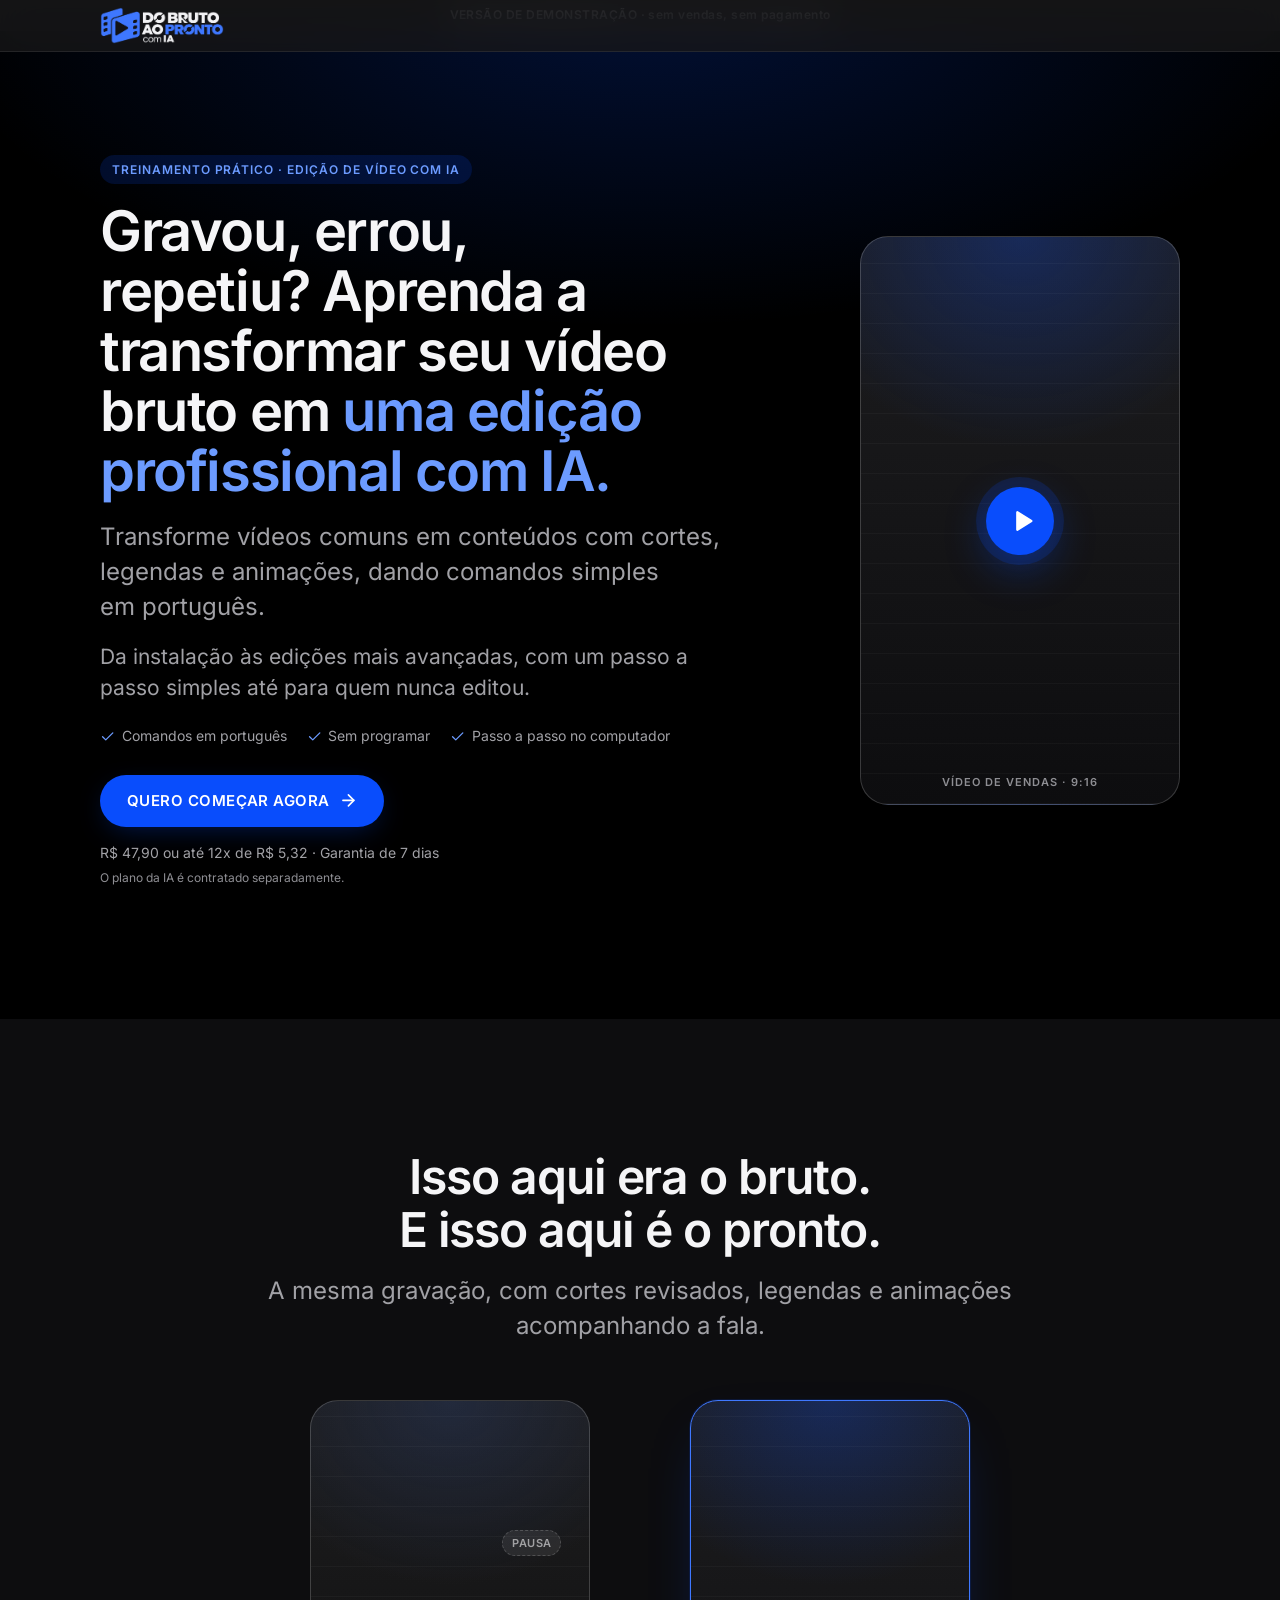
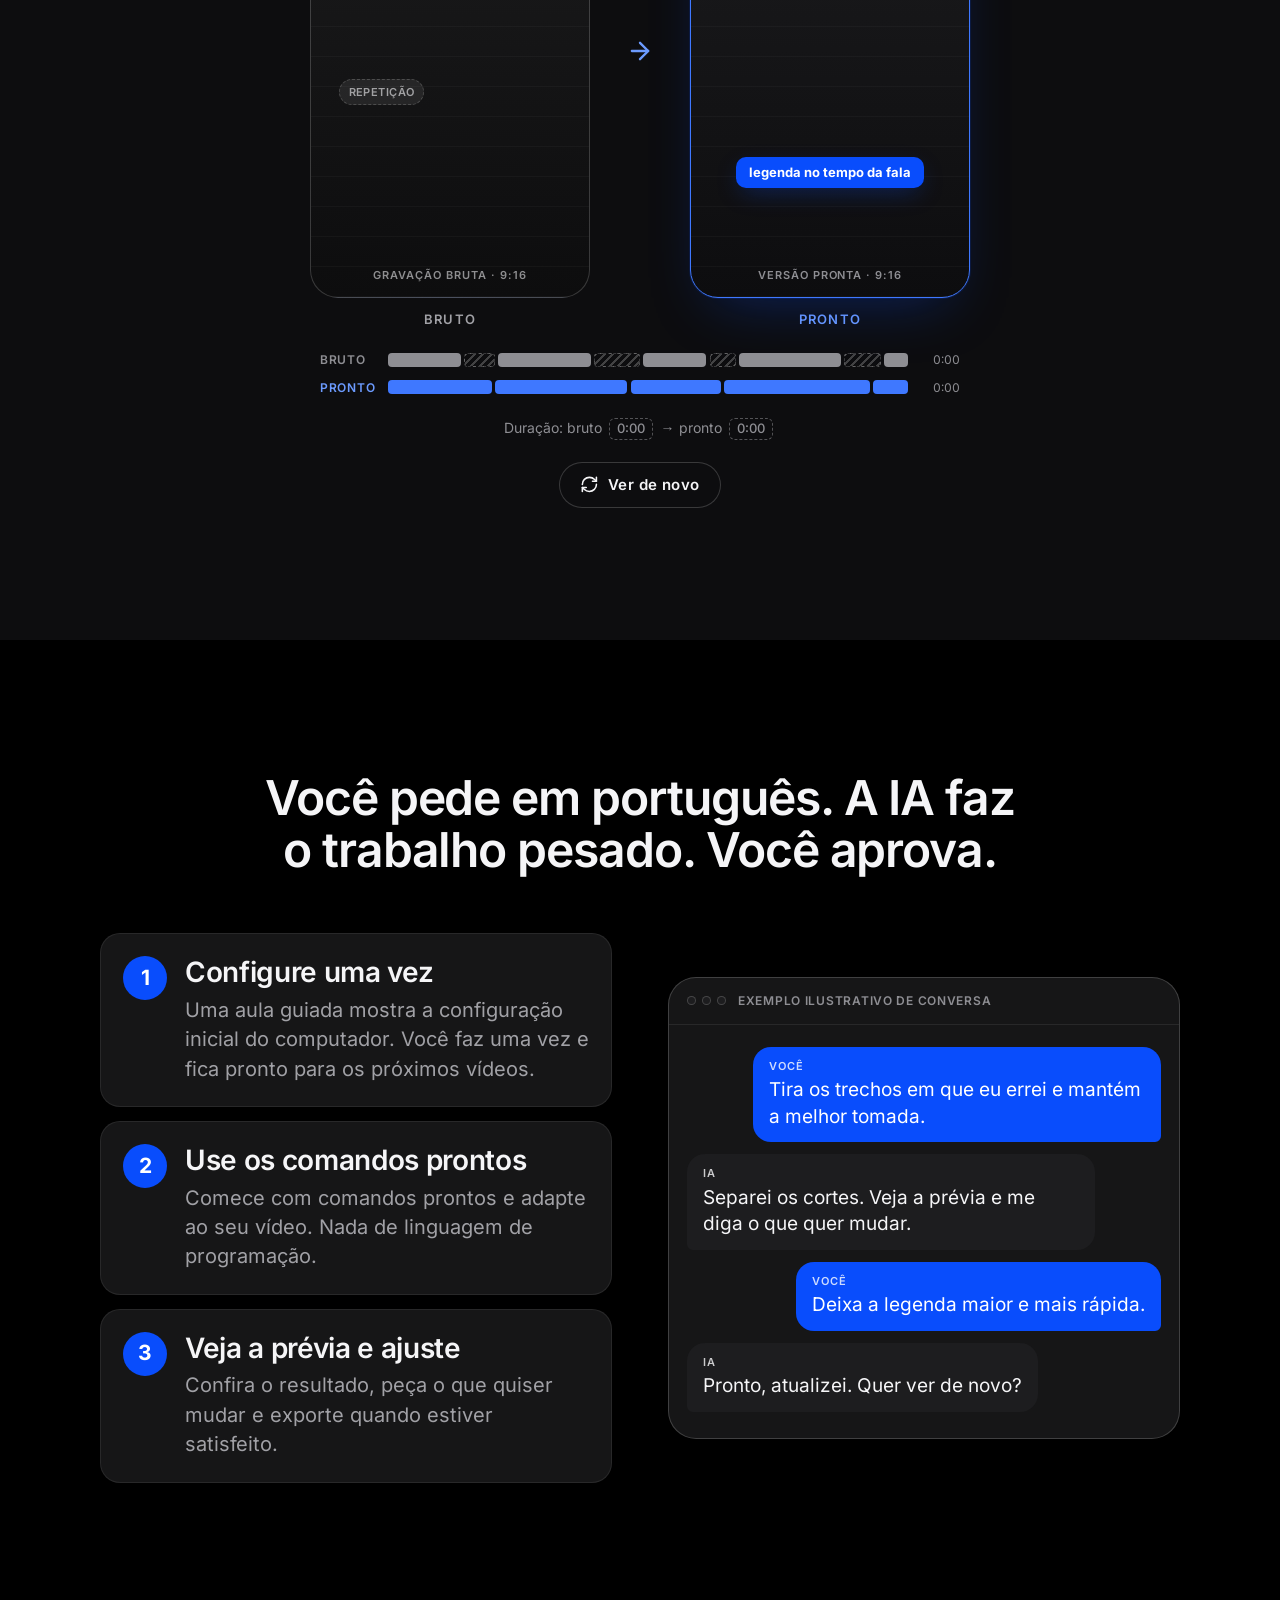
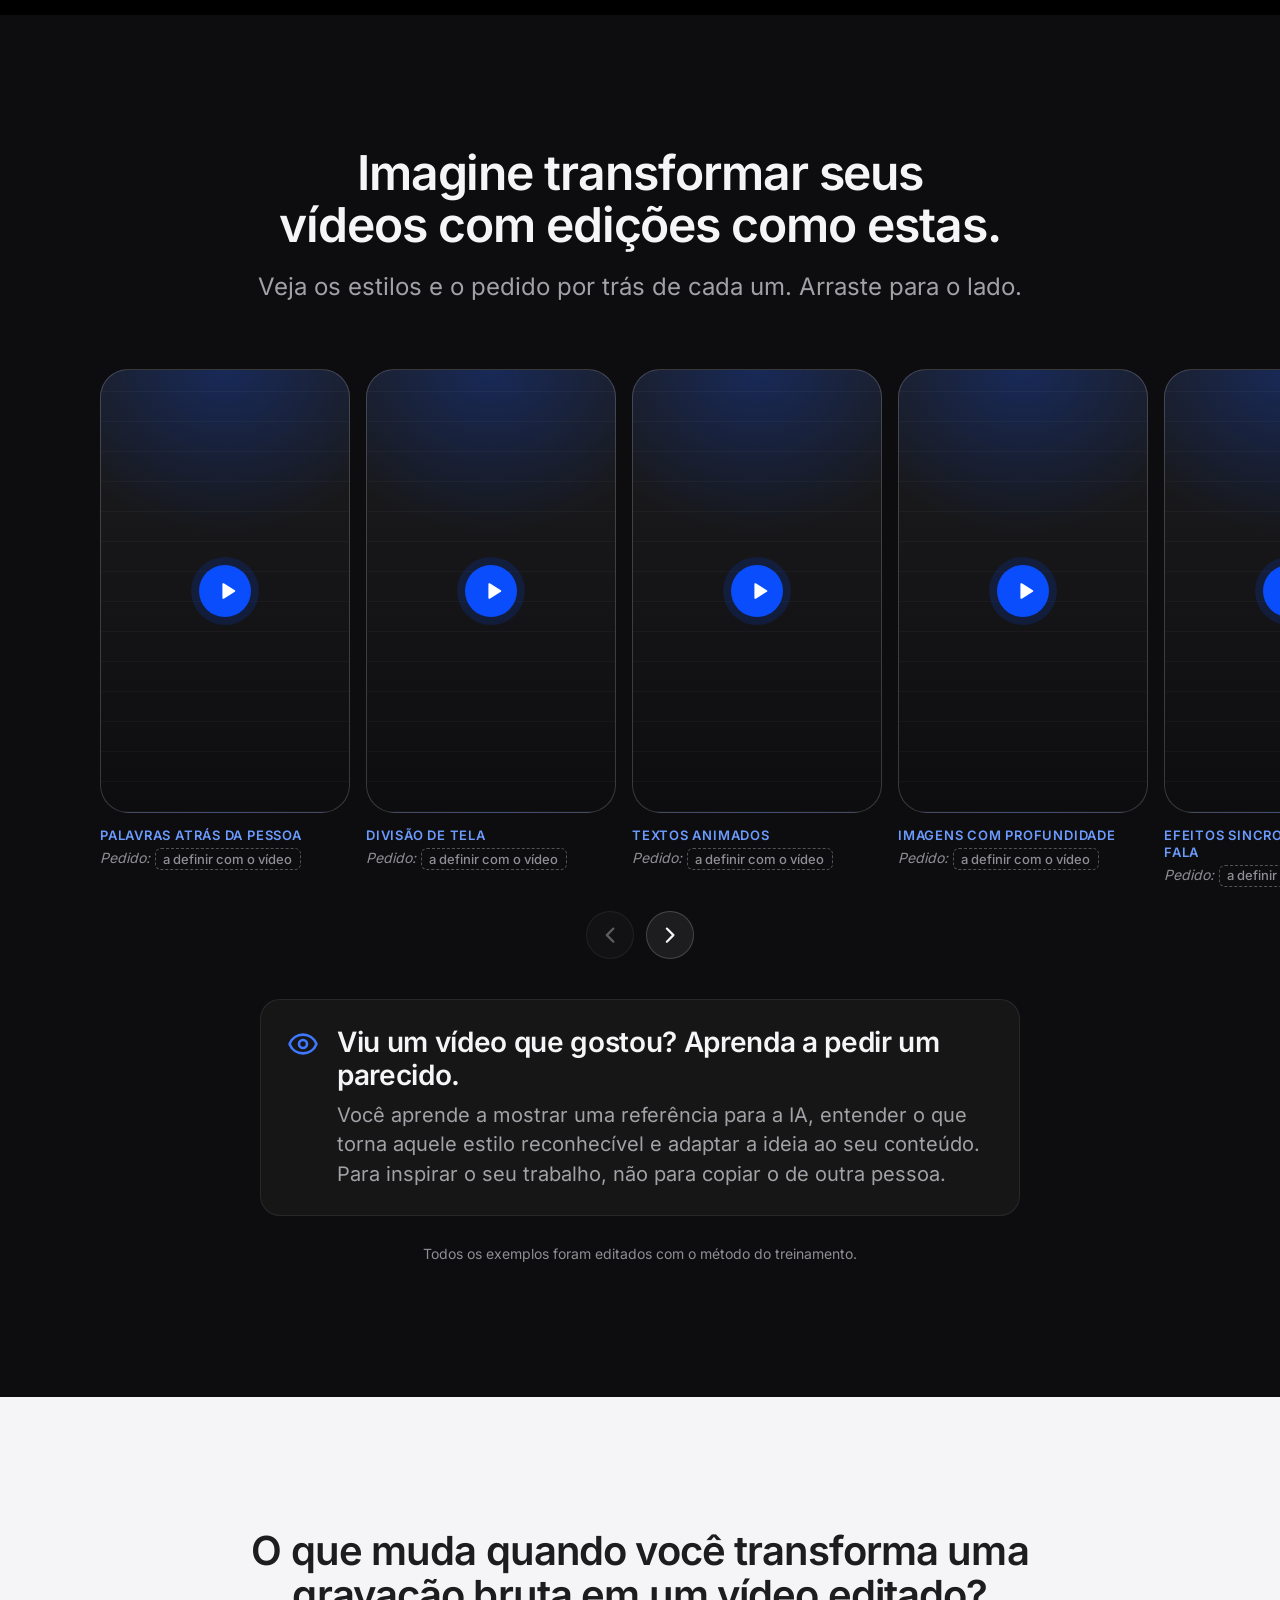
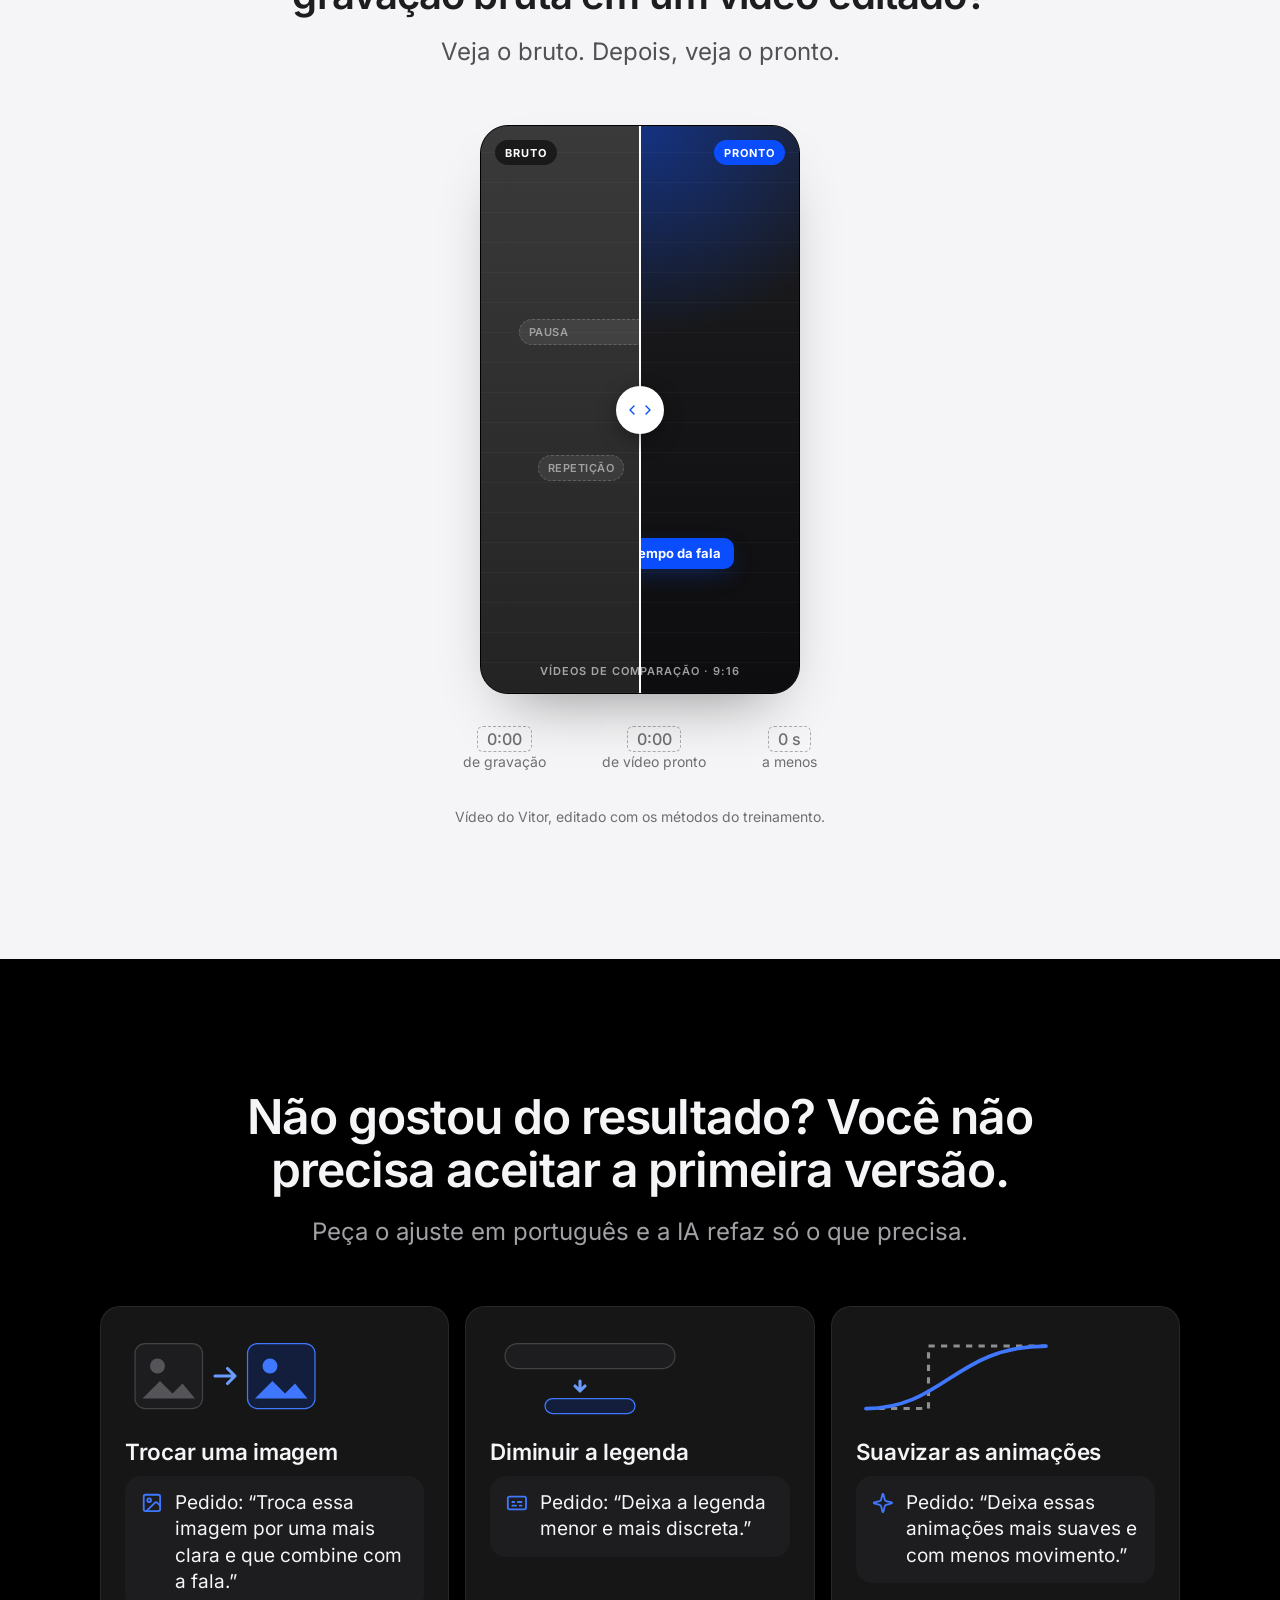
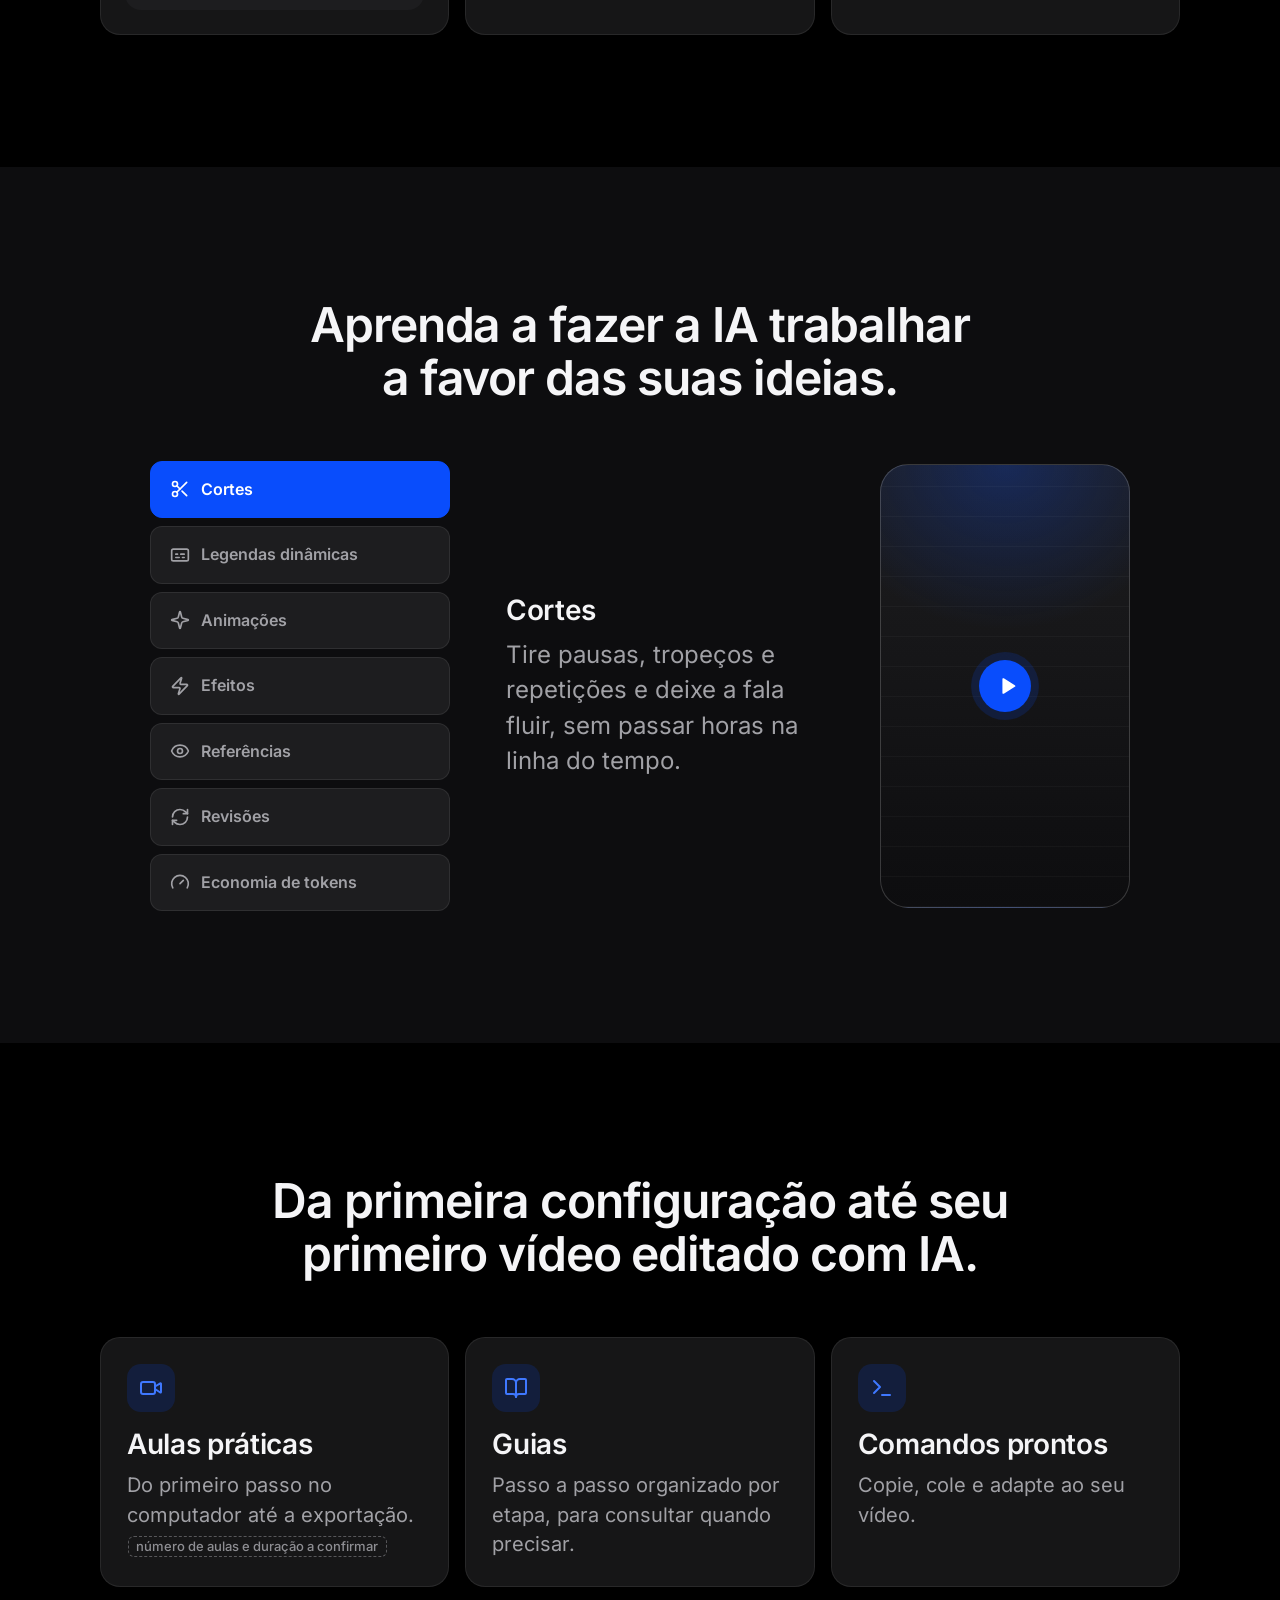
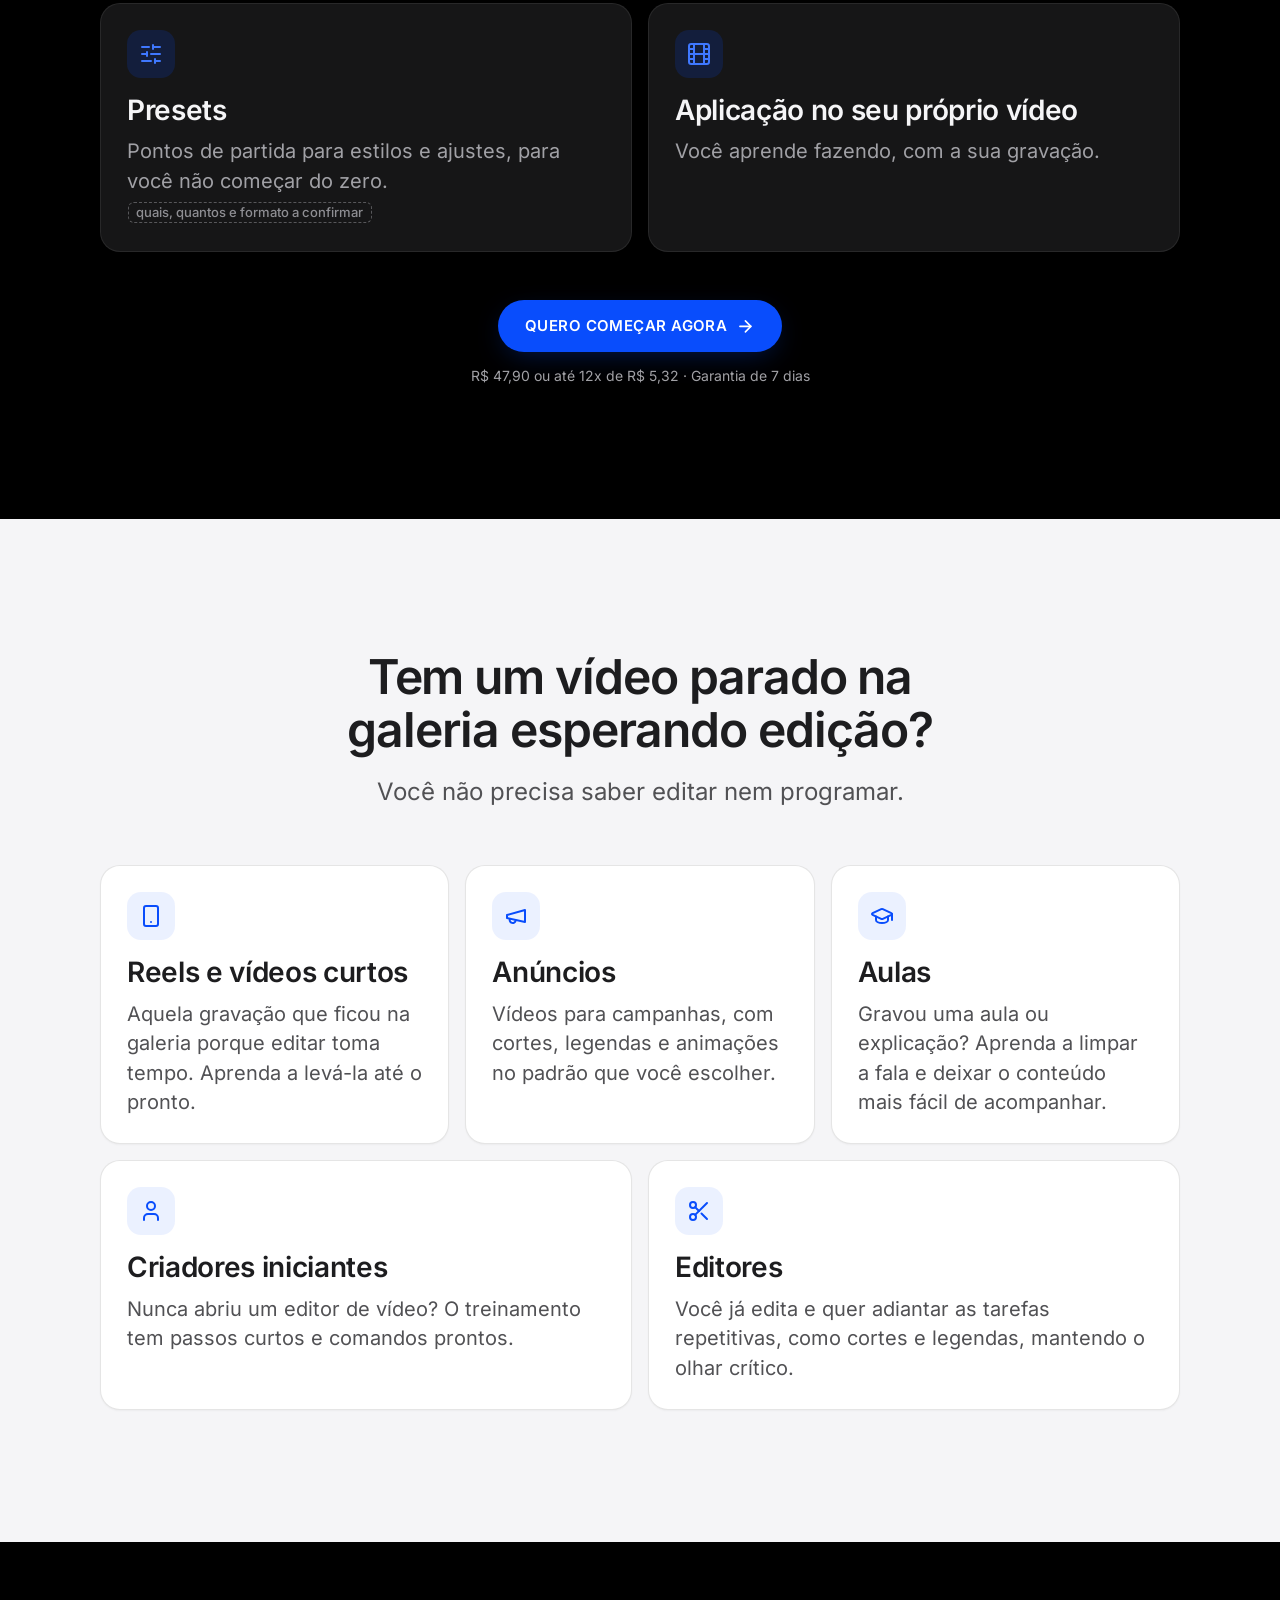
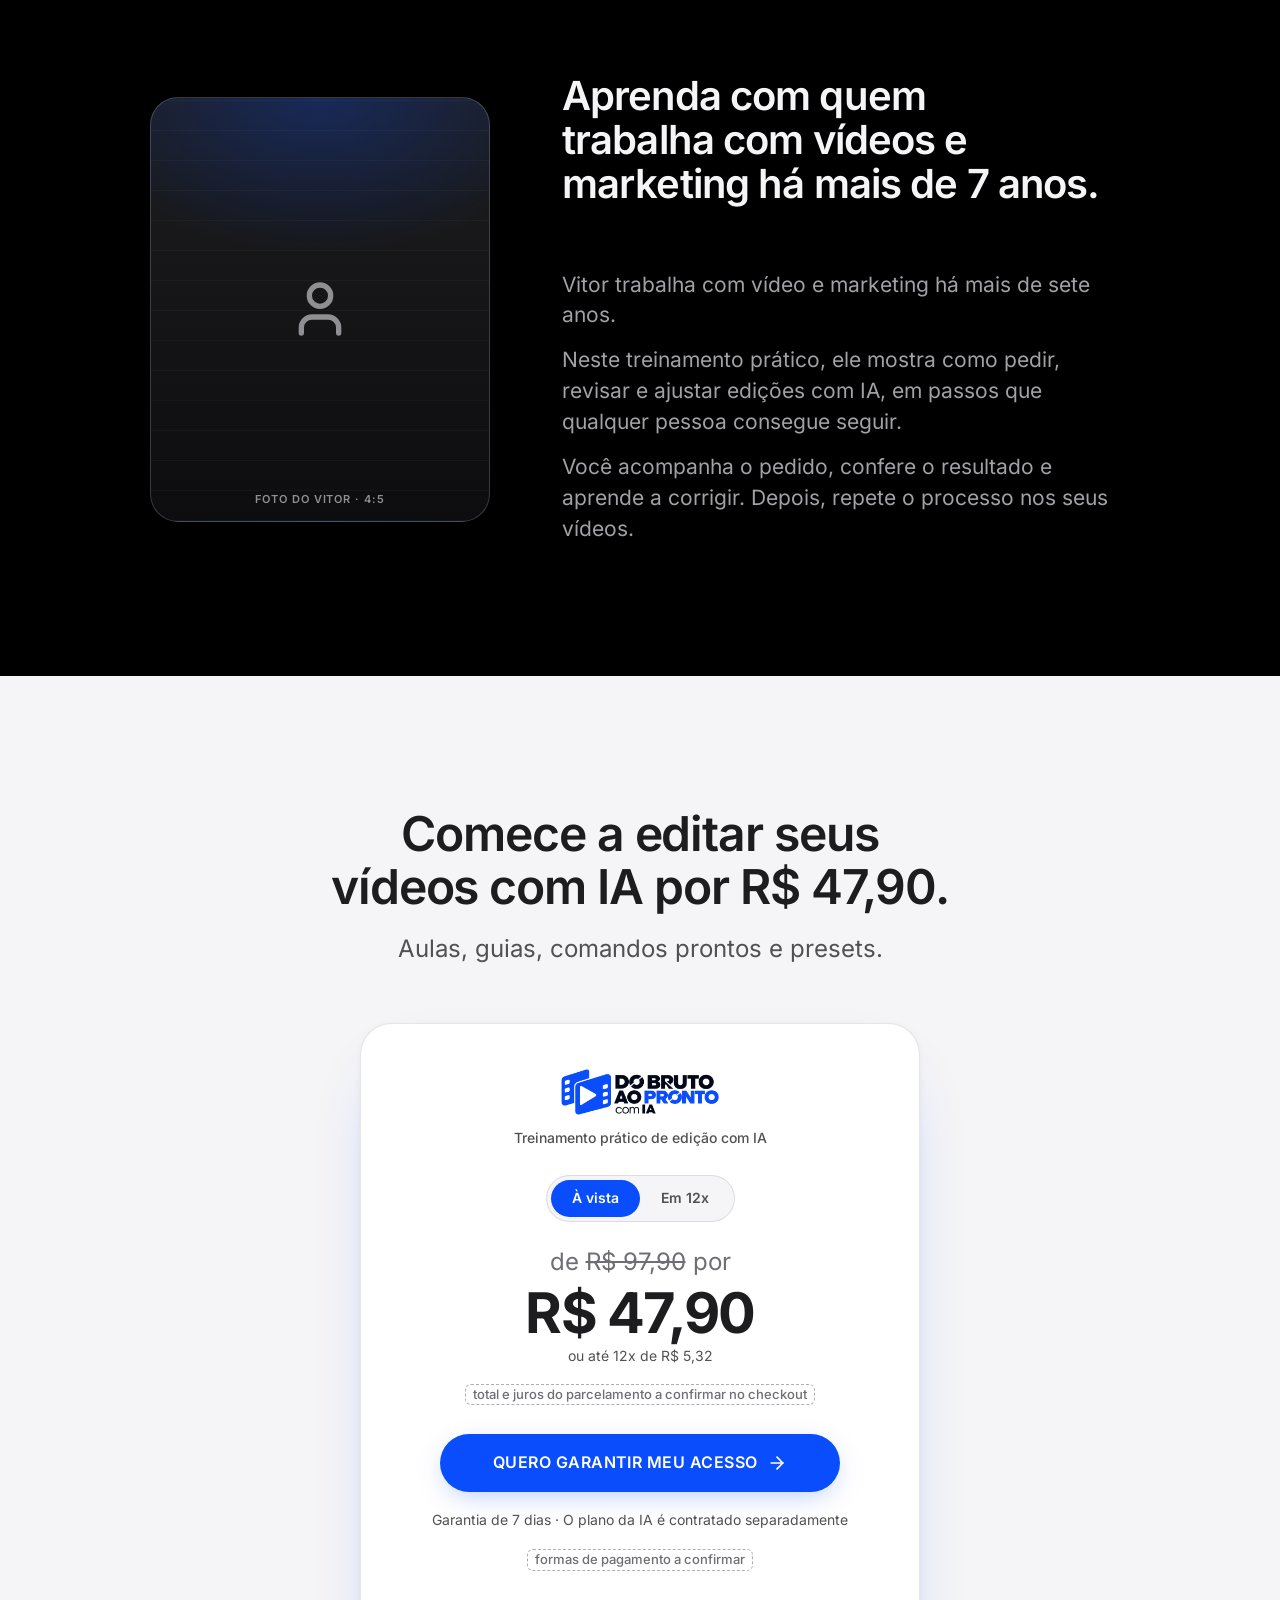
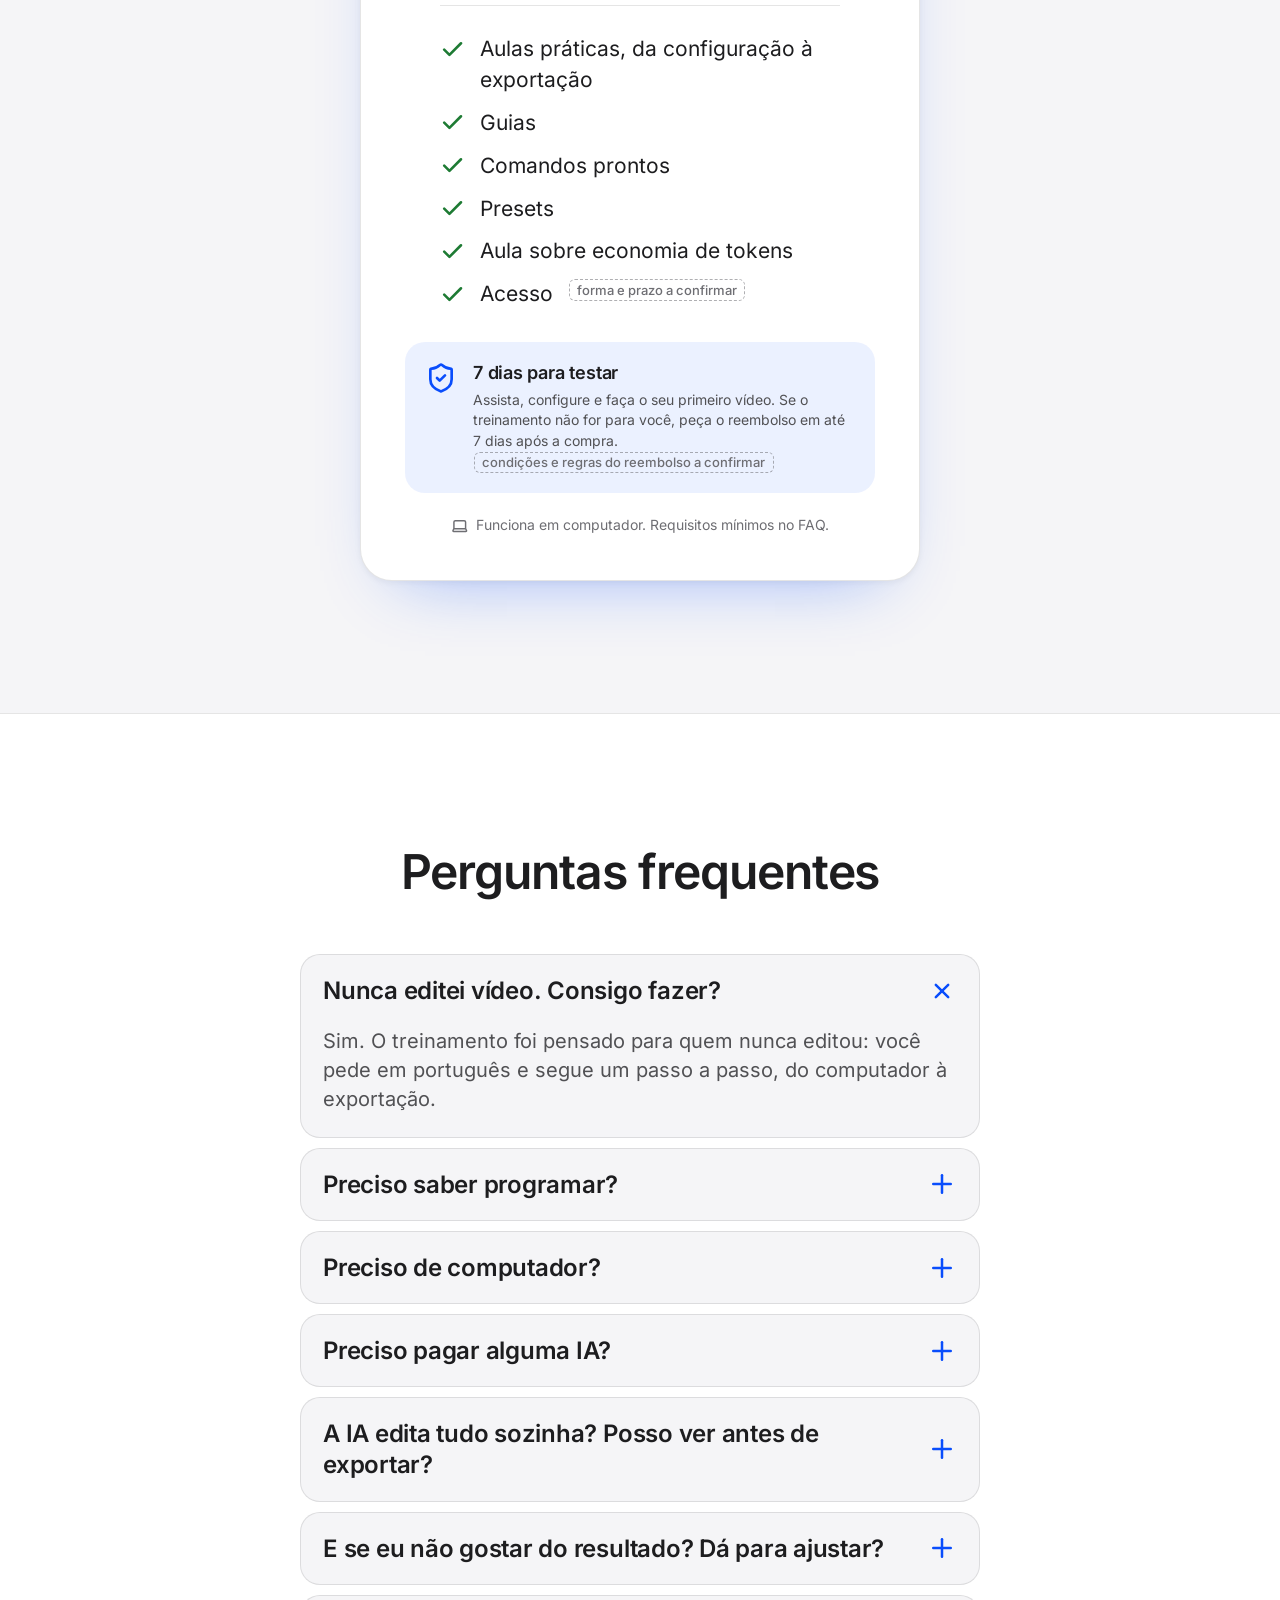
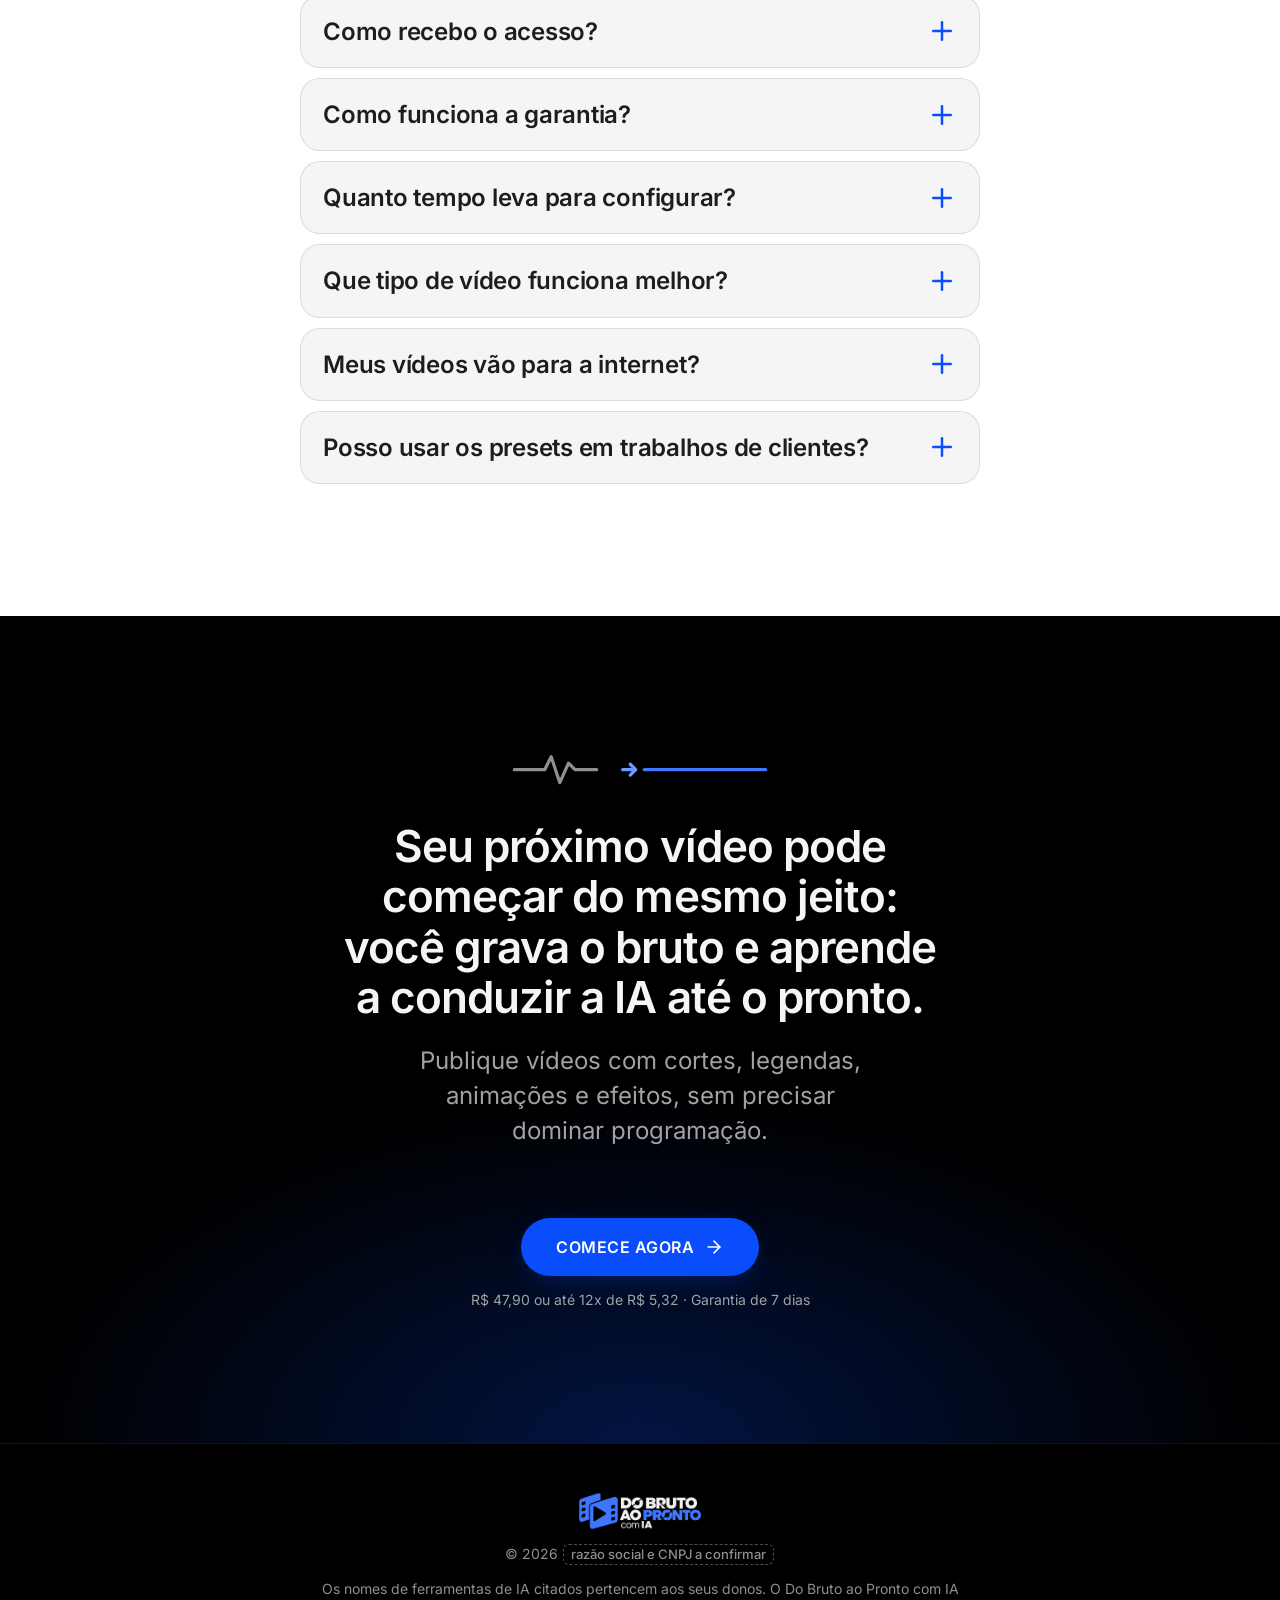
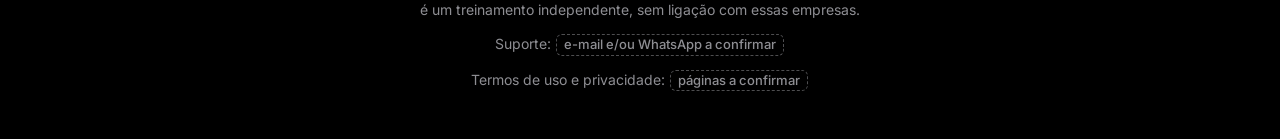
==== index.html @ 9298d297 "Prévia de demonstração do funil (página de vendas e upsell Arsenal)" ====
<!doctype html>
<html lang="pt-BR">
<head>
<meta charset="utf-8">
<meta name="viewport" content="width=device-width, initial-scale=1, viewport-fit=cover">
<title>Do Bruto ao Pronto com IA · Treinamento de edição de vídeo</title>
<meta name="description" content="Aprenda a editar vídeos com IA usando comandos em português: cortes, legendas, animações, efeitos e exportação. Garantia de 7 dias.">
<!-- CONFIRMAR (pendência 12): indexar no Google ou manter noindex. Enquanto isso, a página fica fora do buscador. -->
<meta name="robots" content="noindex, nofollow">
<meta name="theme-color" content="#000000">
<meta property="og:type" content="website">
<meta property="og:locale" content="pt_BR">
<meta property="og:title" content="Do Bruto ao Pronto com IA · Treinamento de edição de vídeo">
<meta property="og:description" content="Aprenda a editar vídeos com IA usando comandos em português: cortes, legendas, animações, efeitos e exportação. Garantia de 7 dias.">
<link rel="icon" href="assets/brand/favicon.ico" sizes="48x48">
<link rel="icon" type="image/png" sizes="32x32" href="assets/brand/favicon-32.png">
<link rel="apple-touch-icon" href="assets/brand/apple-touch-icon.png">
<link rel="preload" href="assets/fonts/inter-var-latin.woff2" as="font" type="font/woff2" crossorigin>
<link rel="stylesheet" href="css/tokens.css">
<link rel="stylesheet" href="css/pagina.css">
<script>document.documentElement.classList.add('js')</script>
<script src="js/preview.js" defer></script>
<script src="js/pagina.js" defer></script>
</head>
<body>

<!-- Ícones (traço de 24 px, herdam a cor do texto) -->
<svg width="0" height="0" style="position:absolute" aria-hidden="true" focusable="false">
  <defs>
    <symbol id="i-seta" viewBox="0 0 24 24"><path d="M5 12h14"/><path d="m12 5 7 7-7 7"/></symbol>
    <symbol id="i-ok" viewBox="0 0 24 24"><path d="M20 6 9 17l-5-5"/></symbol>
    <symbol id="i-mais" viewBox="0 0 24 24"><path d="M5 12h14"/><path d="M12 5v14"/></symbol>
    <symbol id="i-esq" viewBox="0 0 24 24"><path d="m15 18-6-6 6-6"/></symbol>
    <symbol id="i-dir" viewBox="0 0 24 24"><path d="m9 18 6-6-6-6"/></symbol>
    <symbol id="i-baixo" viewBox="0 0 24 24"><path d="m6 9 6 6 6-6"/></symbol>
    <symbol id="i-play" viewBox="0 0 24 24"><path d="M7 4.5v15a1 1 0 0 0 1.52.85l12-7.5a1 1 0 0 0 0-1.7l-12-7.5A1 1 0 0 0 7 4.5z" fill="currentColor" stroke="none"/></symbol>
    <symbol id="i-tesoura" viewBox="0 0 24 24"><circle cx="6" cy="6" r="3"/><circle cx="6" cy="18" r="3"/><path d="M20 4 8.12 15.88"/><path d="M14.47 14.48 20 20"/><path d="M8.12 8.12 12 12"/></symbol>
    <symbol id="i-legenda" viewBox="0 0 24 24"><rect x="2" y="5" width="20" height="14" rx="2"/><path d="M7 15h4"/><path d="M15 15h2"/><path d="M7 11h2"/><path d="M13 11h4"/></symbol>
    <symbol id="i-brilho" viewBox="0 0 24 24"><path d="M9.94 15.5A2 2 0 0 0 8.5 14.06l-6.14-1.58a.5.5 0 0 1 0-.96L8.5 9.94A2 2 0 0 0 9.94 8.5l1.58-6.14a.5.5 0 0 1 .96 0l1.58 6.14a2 2 0 0 0 1.44 1.44l6.14 1.58a.5.5 0 0 1 0 .96l-6.14 1.58a2 2 0 0 0-1.44 1.44l-1.58 6.14a.5.5 0 0 1-.96 0z"/></symbol>
    <symbol id="i-raio" viewBox="0 0 24 24"><path d="M4 14a1 1 0 0 1-.78-1.63l9.9-10.2a.5.5 0 0 1 .86.46l-1.92 6.02A1 1 0 0 0 13 10h7a1 1 0 0 1 .78 1.63l-9.9 10.2a.5.5 0 0 1-.86-.46l1.92-6.02A1 1 0 0 0 11 14z"/></symbol>
    <symbol id="i-olho" viewBox="0 0 24 24"><path d="M2.06 12.35a1 1 0 0 1 0-.7 10.75 10.75 0 0 1 19.88 0 1 1 0 0 1 0 .7 10.75 10.75 0 0 1-19.88 0"/><circle cx="12" cy="12" r="3"/></symbol>
    <symbol id="i-refazer" viewBox="0 0 24 24"><path d="M3 12a9 9 0 0 1 9-9 9.75 9.75 0 0 1 6.74 2.74L21 8"/><path d="M21 3v5h-5"/><path d="M21 12a9 9 0 0 1-9 9 9.75 9.75 0 0 1-6.74-2.74L3 16"/><path d="M8 16H3v5"/></symbol>
    <symbol id="i-medidor" viewBox="0 0 24 24"><path d="m12 14 4-4"/><path d="M3.34 19a10 10 0 1 1 17.32 0"/></symbol>
    <symbol id="i-livro" viewBox="0 0 24 24"><path d="M12 7v14"/><path d="M3 18a1 1 0 0 1-1-1V4a1 1 0 0 1 1-1h5a4 4 0 0 1 4 4 4 4 0 0 1 4-4h5a1 1 0 0 1 1 1v13a1 1 0 0 1-1 1h-6a3 3 0 0 0-3 3 3 3 0 0 0-3-3z"/></symbol>
    <symbol id="i-terminal" viewBox="0 0 24 24"><path d="M12 19h8"/><path d="m4 17 6-6-6-6"/></symbol>
    <symbol id="i-ajustes" viewBox="0 0 24 24"><path d="M10 5H3"/><path d="M12 19H3"/><path d="M14 3v4"/><path d="M16 17v4"/><path d="M21 12h-9"/><path d="M21 19h-5"/><path d="M21 5h-7"/><path d="M8 10v4"/><path d="M8 12H3"/></symbol>
    <symbol id="i-video" viewBox="0 0 24 24"><path d="m16 13 5.22 3.48a.5.5 0 0 0 .78-.42V7.87a.5.5 0 0 0-.75-.43L16 10.5"/><rect x="2" y="6" width="14" height="12" rx="2"/></symbol>
    <symbol id="i-notebook" viewBox="0 0 24 24"><path d="M20 16V7a2 2 0 0 0-2-2H6a2 2 0 0 0-2 2v9m16 0H4m16 0 1.28 2.55a1 1 0 0 1-.9 1.45H3.62a1 1 0 0 1-.9-1.45L4 16"/></symbol>
    <symbol id="i-escudo" viewBox="0 0 24 24"><path d="M20 13c0 5-3.5 7.5-7.66 8.95a1 1 0 0 1-.67-.01C7.5 20.5 4 18 4 13V6a1 1 0 0 1 1-1c2 0 4.5-1.2 6.24-2.72a1.17 1.17 0 0 1 1.52 0C14.51 3.81 17 5 19 5a1 1 0 0 1 1 1z"/><path d="m9 12 2 2 4-4"/></symbol>
    <symbol id="i-celular" viewBox="0 0 24 24"><rect x="5" y="2" width="14" height="20" rx="2"/><path d="M12 18h.01"/></symbol>
    <symbol id="i-megafone" viewBox="0 0 24 24"><path d="m3 11 18-5v12L3 14v-3z"/><path d="M11.6 16.8a3 3 0 1 1-5.8-1.6"/></symbol>
    <symbol id="i-capelo" viewBox="0 0 24 24"><path d="M21.42 10.92a1 1 0 0 0-.02-1.84L12.83 5.18a2 2 0 0 0-1.66 0L2.6 9.08a1 1 0 0 0 0 1.83l8.57 3.91a2 2 0 0 0 1.66 0z"/><path d="M22 10v6"/><path d="M6 12.5V16a6 3 0 0 0 12 0v-3.5"/></symbol>
    <symbol id="i-pessoa" viewBox="0 0 24 24"><path d="M19 21v-2a4 4 0 0 0-4-4H9a4 4 0 0 0-4 4v2"/><circle cx="12" cy="7" r="4"/></symbol>
    <symbol id="i-filme" viewBox="0 0 24 24"><rect x="2" y="2" width="20" height="20" rx="2.18"/><path d="M7 2v20"/><path d="M17 2v20"/><path d="M2 12h20"/><path d="M2 7h5"/><path d="M2 17h5"/><path d="M17 17h5"/><path d="M17 7h5"/></symbol>
    <symbol id="i-imagem" viewBox="0 0 24 24"><rect x="3" y="3" width="18" height="18" rx="2"/><circle cx="9" cy="9" r="2"/><path d="m21 15-3.09-3.09a2 2 0 0 0-2.82 0L6 21"/></symbol>
  </defs>
</svg>

<a class="pular" href="#inicio">Pular para o conteúdo</a>

<header class="cab">
  <a class="cab-logo" href="#inicio" aria-label="Do Bruto ao Pronto com IA, ir ao topo">
    <img src="assets/brand/logo-escuro-600.webp" width="124" height="38" alt="Do Bruto ao Pronto com IA">
  </a>
</header>

<main id="conteudo">

<!-- ======================================================== 01 · PRIMEIRA DOBRA · E -->
<section class="sec sec-hero" id="inicio" aria-labelledby="t-hero">
  <div class="cx hero-grade">
    <div class="hero-txt">
      <p class="etiqueta" data-rv>Treinamento prático · Edição de vídeo com IA</p>
      <h1 class="h1" id="t-hero" data-rv>Gravou, errou, repetiu? Aprenda a transformar seu vídeo bruto em <span class="dest">uma edição profissional com IA.</span></h1>
      <p class="sub" data-rv>Transforme vídeos comuns em conteúdos com cortes, legendas e animações, dando comandos simples em português.</p>
      <p class="compl" data-rv>Da instalação às edições mais avançadas, com um passo a passo simples até para quem nunca editou.</p>
      <ul class="selos" data-rv>
        <li><svg class="ic" aria-hidden="true"><use href="#i-ok"/></svg>Comandos em português</li>
        <li><svg class="ic" aria-hidden="true"><use href="#i-ok"/></svg>Sem programar</li>
        <li><svg class="ic" aria-hidden="true"><use href="#i-ok"/></svg>Passo a passo no computador</li>
      </ul>
    </div>

    <!-- ASSET: vídeo de vendas (VSL), vertical 9:16. Trocar este bloco pelo player quando o arquivo existir. -->
    <div class="hero-video" data-rv>
      <div class="ph" role="img" aria-label="Espaço reservado para o vídeo de vendas, formato vertical 9:16" data-slot="vsl">
        <span class="ph-play"><svg class="ic" aria-hidden="true"><use href="#i-play"/></svg></span>
        <span class="ph-leg">Vídeo de vendas · 9:16</span>
      </div>
    </div>

    <div class="hero-cta" data-rv>
      <!-- CONFIRMAR (pendência do topo): o botão aparece só depois de metade da VSL ou desde o início? Por ora, desde o início. -->
      <a class="btn" href="#comprar">QUERO COMEÇAR AGORA <svg class="ic" aria-hidden="true"><use href="#i-seta"/></svg></a>
      <p class="nota-preco">R$ 47,90 ou até 12x de R$ 5,32 · Garantia de 7 dias</p>
      <p class="micro">O plano da IA é contratado separadamente.</p>
    </div>
  </div>
</section>

<!-- ======================================================== 02 · DEMONSTRAÇÃO · E -->
<section class="sec sec-e1" id="demonstracao" aria-labelledby="t-demo">
  <div class="cx">
    <header class="sec-cab">
      <h2 class="h2" id="t-demo" data-rv>Isso aqui era o bruto. E isso aqui é o pronto.</h2>
      <p class="sub" data-rv>A mesma gravação, com cortes revisados, legendas e animações acompanhando a fala.</p>
    </header>

    <div class="demo" id="demo" data-rv>
      <div class="seg" role="group" aria-label="Escolher versão">
        <button type="button" class="seg-b" data-ver="bruto" aria-pressed="false">Bruto</button>
        <button type="button" class="seg-b" data-ver="pronto" aria-pressed="true">Pronto</button>
      </div>

      <!-- ASSET: gravação real, versão bruta e versão pronta. -->
      <div class="demo-par" data-ativo="pronto">
        <figure class="demo-q demo-bruto">
          <div class="ph ph-bruto" role="img" aria-label="Espaço reservado para a versão bruta da gravação" data-slot="demo-bruto">
            <span class="ph-pausa" aria-hidden="true">pausa</span>
            <span class="ph-pausa p2" aria-hidden="true">repetição</span>
            <span class="ph-leg">Gravação bruta · 9:16</span>
          </div>
          <figcaption>Bruto</figcaption>
        </figure>
        <svg class="demo-seta ic" aria-hidden="true"><use href="#i-seta"/></svg>
        <figure class="demo-q demo-pronto">
          <div class="ph ph-pronto" role="img" aria-label="Espaço reservado para a versão pronta da gravação" data-slot="demo-pronto">
            <span class="ph-legenda" aria-hidden="true">legenda no tempo da fala</span>
            <span class="ph-leg">Versão pronta · 9:16</span>
          </div>
          <figcaption>Pronto</figcaption>
        </figure>
      </div>

      <div class="tl" id="tl" aria-hidden="true">
        <div class="tl-linha">
          <span class="tl-rot">Bruto</span>
          <span class="tl-trilho"><i style="--w:15;--i:0"></i><b style="--w:6"></b><i style="--w:19;--i:1"></i><b style="--w:9"></b><i style="--w:13;--i:2"></i><b style="--w:5"></b><i style="--w:21;--i:3"></i><b style="--w:7"></b><i style="--w:5;--i:4"></i></span>
          <span class="tl-tempo">0:00</span>
        </div>
        <div class="tl-linha tl-pronto">
          <span class="tl-rot">Pronto</span>
          <span class="tl-trilho"><i style="--w:15;--i:5"></i><i style="--w:19;--i:6"></i><i style="--w:13;--i:7"></i><i style="--w:21;--i:8"></i><i style="--w:5;--i:9"></i></span>
          <span class="tl-tempo">0:00</span>
        </div>
      </div>
      <p class="demo-leg">Duração: bruto <span class="pendente">0:00</span> → pronto <span class="pendente">0:00</span></p>
      <div class="demo-acao">
        <button type="button" class="btn btn-sec" id="tl-refazer"><svg class="ic" aria-hidden="true"><use href="#i-refazer"/></svg>Ver de novo</button>
      </div>
    </div>
  </div>
</section>

<!-- ======================================================== 03 · COMO FUNCIONA · E -->
<section class="sec" id="como-funciona" aria-labelledby="t-como">
  <div class="cx">
    <header class="sec-cab">
      <h2 class="h2" id="t-como" data-rv>Você pede em português. A IA faz o trabalho pesado. Você aprova.</h2>
    </header>

    <div class="como-grade">
      <ol class="passos">
        <li class="passo" data-rv>
          <span class="passo-n" aria-hidden="true">1</span>
          <div><h3 class="h3">Configure uma vez</h3>
          <p>Uma aula guiada mostra a configuração inicial do computador. Você faz uma vez e fica pronto para os próximos vídeos.</p></div>
        </li>
        <li class="passo" data-rv>
          <span class="passo-n" aria-hidden="true">2</span>
          <div><h3 class="h3">Use os comandos prontos</h3>
          <p>Comece com comandos prontos e adapte ao seu vídeo. Nada de linguagem de programação.</p></div>
        </li>
        <li class="passo" data-rv>
          <span class="passo-n" aria-hidden="true">3</span>
          <div><h3 class="h3">Veja a prévia e ajuste</h3>
          <p>Confira o resultado, peça o que quiser mudar e exporte quando estiver satisfeito.</p></div>
        </li>
      </ol>

      <!-- CONFIRMAR (pendência 5): qual ferramenta de IA o treinamento usa e se será nomeada. O texto fala só em "a IA". -->
      <figure class="chat" data-rv aria-label="Exemplo ilustrativo de conversa com a IA">
        <div class="chat-topo"><span class="chat-pts" aria-hidden="true"><i></i><i></i><i></i></span><span>Exemplo ilustrativo de conversa</span></div>
        <div class="chat-corpo">
          <p class="bolha voce"><span class="quem">Você</span>Tira os trechos em que eu errei e mantém a melhor tomada.</p>
          <p class="bolha ia"><span class="quem">IA</span>Separei os cortes. Veja a prévia e me diga o que quer mudar.</p>
          <p class="bolha voce"><span class="quem">Você</span>Deixa a legenda maior e mais rápida.</p>
          <p class="bolha ia"><span class="quem">IA</span>Pronto, atualizei. Quer ver de novo?</p>
        </div>
      </figure>
    </div>
  </div>
</section>

<!-- ======================================================== 04 · ESTILOS E EFEITOS · E -->
<section class="sec sec-e1" id="estilos" aria-labelledby="t-estilos">
  <div class="cx">
    <header class="sec-cab">
      <h2 class="h2" id="t-estilos" data-rv>Imagine transformar seus vídeos com edições como estas.</h2>
      <p class="sub" data-rv>Veja os estilos e o pedido por trás de cada um. Arraste para o lado.</p>
    </header>
  </div>

  <!-- ASSET: vídeos reais verticais. Só as categorias que existirem gravadas. CONFIRMAR (pendência 7): quais efeitos o treinamento ensina. -->
  <div class="carrossel" data-rv>
    <div class="car-trilho" id="car" tabindex="0" role="region" aria-label="Exemplos de edições. Use as setas do teclado para navegar.">
      <article class="car-card">
        <div class="ph" role="img" aria-label="Espaço reservado para o vídeo: palavras atrás da pessoa" data-slot="estilo-1"><span class="ph-play ph-play-p"><svg class="ic" aria-hidden="true"><use href="#i-play"/></svg></span></div>
        <p class="car-cat">Palavras atrás da pessoa</p>
        <p class="car-pedido">Pedido: <span class="pendente">a definir com o vídeo</span></p>
      </article>
      <article class="car-card">
        <div class="ph" role="img" aria-label="Espaço reservado para o vídeo: divisão de tela" data-slot="estilo-2"><span class="ph-play ph-play-p"><svg class="ic" aria-hidden="true"><use href="#i-play"/></svg></span></div>
        <p class="car-cat">Divisão de tela</p>
        <p class="car-pedido">Pedido: <span class="pendente">a definir com o vídeo</span></p>
      </article>
      <article class="car-card">
        <div class="ph" role="img" aria-label="Espaço reservado para o vídeo: textos animados" data-slot="estilo-3"><span class="ph-play ph-play-p"><svg class="ic" aria-hidden="true"><use href="#i-play"/></svg></span></div>
        <p class="car-cat">Textos animados</p>
        <p class="car-pedido">Pedido: <span class="pendente">a definir com o vídeo</span></p>
      </article>
      <article class="car-card">
        <div class="ph" role="img" aria-label="Espaço reservado para o vídeo: imagens com profundidade" data-slot="estilo-4"><span class="ph-play ph-play-p"><svg class="ic" aria-hidden="true"><use href="#i-play"/></svg></span></div>
        <p class="car-cat">Imagens com profundidade</p>
        <p class="car-pedido">Pedido: <span class="pendente">a definir com o vídeo</span></p>
      </article>
      <article class="car-card">
        <div class="ph" role="img" aria-label="Espaço reservado para o vídeo: efeitos sincronizados com a fala" data-slot="estilo-5"><span class="ph-play ph-play-p"><svg class="ic" aria-hidden="true"><use href="#i-play"/></svg></span></div>
        <p class="car-cat">Efeitos sincronizados com a fala</p>
        <p class="car-pedido">Pedido: <span class="pendente">a definir com o vídeo</span></p>
      </article>
    </div>
    <div class="car-ctrl">
      <button type="button" class="car-b" id="car-ant" aria-label="Exemplos anteriores"><svg class="ic" aria-hidden="true"><use href="#i-esq"/></svg></button>
      <button type="button" class="car-b" id="car-prox" aria-label="Próximos exemplos"><svg class="ic" aria-hidden="true"><use href="#i-dir"/></svg></button>
    </div>
  </div>

  <div class="cx">
    <div class="ref" data-rv>
      <svg class="ic ic-g" aria-hidden="true"><use href="#i-olho"/></svg>
      <div>
        <h3 class="h3">Viu um vídeo que gostou? Aprenda a pedir um parecido.</h3>
        <p>Você aprende a mostrar uma referência para a IA, entender o que torna aquele estilo reconhecível e adaptar a ideia ao seu conteúdo. Para inspirar o seu trabalho, não para copiar o de outra pessoa.</p>
      </div>
    </div>
    <!-- CONFIRMAR: a frase abaixo só vale quando os vídeos reais estiverem no carrossel. -->
    <p class="nota-sec">Todos os exemplos foram editados com o método do treinamento.</p>
  </div>
</section>

<!-- ======================================================== 05 · ANTES E DEPOIS · C -->
<section class="sec sec-clara" id="antes-depois" aria-labelledby="t-antes">
  <div class="cx">
    <header class="sec-cab">
      <h2 class="h2 h2-longo" id="t-antes" data-rv>O que muda quando você transforma uma gravação bruta em um vídeo editado?</h2>
      <p class="sub" data-rv>Veja o bruto. Depois, veja o pronto.</p>
    </header>

    <!-- ASSET: mesmo trecho, bruto e editado, sincronizados. Arraste a divisória para comparar. -->
    <div class="cmp" id="cmp" data-rv>
      <div class="cmp-lado cmp-b" aria-hidden="true">
        <span class="cmp-rot">Bruto</span>
        <span class="ph-pausa" style="top:34%;left:12%">pausa</span>
        <span class="ph-pausa p2" style="top:58%;right:auto;left:18%">repetição</span>
      </div>
      <div class="cmp-lado cmp-p" aria-hidden="true">
        <span class="cmp-rot cmp-rot-p">Pronto</span>
        <span class="ph-legenda">legenda no tempo da fala</span>
      </div>
      <span class="cmp-linha" aria-hidden="true"></span>
      <span class="cmp-botao" aria-hidden="true"><svg class="ic" aria-hidden="true"><use href="#i-esq"/></svg><svg class="ic" aria-hidden="true"><use href="#i-dir"/></svg></span>
      <input type="range" min="0" max="100" value="50" step="1" aria-label="Comparar bruto e pronto: arraste para revelar cada versão" aria-valuetext="50% bruto e 50% pronto">
      <span class="cmp-vazio" aria-hidden="true">Vídeos de comparação · 9:16</span>
    </div>

    <dl class="cont" data-rv>
      <div><dt>de gravação</dt><dd class="pendente">0:00</dd></div>
      <div><dt>de vídeo pronto</dt><dd class="pendente">0:00</dd></div>
      <div><dt>a menos</dt><dd class="pendente">0 s</dd></div>
    </dl>
    <!-- CONFIRMAR: nota válida quando o vídeo real for o do Vitor. -->
    <p class="nota-sec">Vídeo do Vitor, editado com os métodos do treinamento.</p>
  </div>
</section>

<!-- ======================================================== 06 · CONTROLE DA EDIÇÃO · E -->
<section class="sec" id="controle" aria-labelledby="t-controle">
  <div class="cx">
    <header class="sec-cab">
      <h2 class="h2" id="t-controle" data-rv>Não gostou do resultado? Você não precisa aceitar a primeira versão.</h2>
      <p class="sub" data-rv>Peça o ajuste em português e a IA refaz só o que precisa.</p>
    </header>

    <div class="grade g3">
      <article class="cartao cartao-ctl" data-rv>
        <svg class="mini" viewBox="0 0 160 72" aria-hidden="true"><rect x="8" y="10" width="54" height="52" rx="8" class="m-apagado"/><circle cx="26" cy="28" r="6" class="m-apagado2"/><path d="m14 54 14-14 10 10 8-8 10 12z" class="m-apagado2"/><path d="M72 36h16m-6-6 6 6-6 6" class="m-traco"/><rect x="98" y="10" width="54" height="52" rx="8" class="m-azul"/><circle cx="116" cy="28" r="6" class="m-azul2"/><path d="m104 54 14-14 10 10 8-8 10 12z" class="m-azul2"/></svg>
        <h3 class="h3">Trocar uma imagem</h3>
        <p class="pedido"><svg class="ic" aria-hidden="true"><use href="#i-imagem"/></svg><span>Pedido: “Troca essa imagem por uma mais clara e que combine com a fala.”</span></p>
      </article>
      <article class="cartao cartao-ctl" data-rv>
        <svg class="mini" viewBox="0 0 160 72" aria-hidden="true"><rect x="12" y="10" width="136" height="20" rx="10" class="m-apagado"/><path d="M72 40v8m-4-4 4 4 4-4" class="m-traco"/><rect x="44" y="54" width="72" height="12" rx="6" class="m-azul"/></svg>
        <h3 class="h3">Diminuir a legenda</h3>
        <p class="pedido"><svg class="ic" aria-hidden="true"><use href="#i-legenda"/></svg><span>Pedido: “Deixa a legenda menor e mais discreta.”</span></p>
      </article>
      <article class="cartao cartao-ctl" data-rv>
        <svg class="mini" viewBox="0 0 160 72" aria-hidden="true"><path d="M8 62h50V12h94" class="m-traco-ap"/><path d="M8 62C70 62 80 12 152 12" class="m-curva"/></svg>
        <h3 class="h3">Suavizar as animações</h3>
        <p class="pedido"><svg class="ic" aria-hidden="true"><use href="#i-brilho"/></svg><span>Pedido: “Deixa essas animações mais suaves e com menos movimento.”</span></p>
      </article>
    </div>
  </div>
</section>

<!-- ======================================================== 07 · BENEFÍCIOS · E -->
<section class="sec sec-e1" id="beneficios" aria-labelledby="t-ben">
  <div class="cx">
    <header class="sec-cab">
      <h2 class="h2" id="t-ben" data-rv>Aprenda a fazer a IA trabalhar a favor das suas ideias.</h2>
    </header>

    <!-- ASSET: um vídeo curto por recurso, ou um único vídeo que muda com o item escolhido. -->
    <div class="ben" id="ben" data-rv>
      <div class="ben-lista" role="tablist" aria-label="Recursos do treinamento" aria-orientation="vertical">
        <button type="button" role="tab" id="bt-1" aria-controls="bp-1" aria-selected="true"><svg class="ic" aria-hidden="true"><use href="#i-tesoura"/></svg><span>Cortes</span></button>
        <button type="button" role="tab" id="bt-2" aria-controls="bp-2" aria-selected="false" tabindex="-1"><svg class="ic" aria-hidden="true"><use href="#i-legenda"/></svg><span>Legendas dinâmicas</span></button>
        <button type="button" role="tab" id="bt-3" aria-controls="bp-3" aria-selected="false" tabindex="-1"><svg class="ic" aria-hidden="true"><use href="#i-brilho"/></svg><span>Animações</span></button>
        <button type="button" role="tab" id="bt-4" aria-controls="bp-4" aria-selected="false" tabindex="-1"><svg class="ic" aria-hidden="true"><use href="#i-raio"/></svg><span>Efeitos</span></button>
        <button type="button" role="tab" id="bt-5" aria-controls="bp-5" aria-selected="false" tabindex="-1"><svg class="ic" aria-hidden="true"><use href="#i-olho"/></svg><span>Referências</span></button>
        <button type="button" role="tab" id="bt-6" aria-controls="bp-6" aria-selected="false" tabindex="-1"><svg class="ic" aria-hidden="true"><use href="#i-refazer"/></svg><span>Revisões</span></button>
        <button type="button" role="tab" id="bt-7" aria-controls="bp-7" aria-selected="false" tabindex="-1"><svg class="ic" aria-hidden="true"><use href="#i-medidor"/></svg><span>Economia de tokens</span></button>
      </div>

      <div class="ben-paineis">
        <div class="ben-painel" role="tabpanel" id="bp-1" aria-labelledby="bt-1">
          <div class="ben-txt"><h3 class="h3">Cortes</h3><p>Tire pausas, tropeços e repetições e deixe a fala fluir, sem passar horas na linha do tempo.</p></div>
          <div class="ph" role="img" aria-label="Espaço reservado para o vídeo de cortes" data-slot="ben-1"><span class="ph-play ph-play-p"><svg class="ic" aria-hidden="true"><use href="#i-play"/></svg></span></div>
        </div>
        <div class="ben-painel" role="tabpanel" id="bp-2" aria-labelledby="bt-2" hidden>
          <div class="ben-txt"><h3 class="h3">Legendas dinâmicas</h3><p>Legenda no tempo da fala, para o vídeo ser entendido até sem som.</p></div>
          <div class="ph" role="img" aria-label="Espaço reservado para o vídeo de legendas dinâmicas" data-slot="ben-2"><span class="ph-play ph-play-p"><svg class="ic" aria-hidden="true"><use href="#i-play"/></svg></span></div>
        </div>
        <div class="ben-painel" role="tabpanel" id="bp-3" aria-labelledby="bt-3" hidden>
          <div class="ben-txt"><h3 class="h3">Animações</h3><p>Texto, títulos e elementos que entram e saem com movimento, para dar acabamento ao vídeo.</p></div>
          <div class="ph" role="img" aria-label="Espaço reservado para o vídeo de animações" data-slot="ben-3"><span class="ph-play ph-play-p"><svg class="ic" aria-hidden="true"><use href="#i-play"/></svg></span></div>
        </div>
        <div class="ben-painel" role="tabpanel" id="bp-4" aria-labelledby="bt-4" hidden>
          <div class="ben-txt"><h3 class="h3">Efeitos</h3><p>Destaques e transições para segurar a atenção sem poluir.</p></div>
          <div class="ph" role="img" aria-label="Espaço reservado para o vídeo de efeitos" data-slot="ben-4"><span class="ph-play ph-play-p"><svg class="ic" aria-hidden="true"><use href="#i-play"/></svg></span></div>
        </div>
        <div class="ben-painel" role="tabpanel" id="bp-5" aria-labelledby="bt-5" hidden>
          <div class="ben-txt"><h3 class="h3">Referências</h3><p>Analise um vídeo que você admira e adapte o estilo ao seu conteúdo.</p></div>
          <div class="ph" role="img" aria-label="Espaço reservado para o vídeo de referências" data-slot="ben-5"><span class="ph-play ph-play-p"><svg class="ic" aria-hidden="true"><use href="#i-play"/></svg></span></div>
        </div>
        <div class="ben-painel" role="tabpanel" id="bp-6" aria-labelledby="bt-6" hidden>
          <div class="ben-txt"><h3 class="h3">Revisões</h3><p>Confira, ajuste e refine sem recomeçar do zero.</p></div>
          <div class="ph" role="img" aria-label="Espaço reservado para o vídeo de revisões" data-slot="ben-6"><span class="ph-play ph-play-p"><svg class="ic" aria-hidden="true"><use href="#i-play"/></svg></span></div>
        </div>
        <div class="ben-painel" role="tabpanel" id="bp-7" aria-labelledby="bt-7" hidden>
          <div class="ben-txt"><h3 class="h3">Economia de tokens</h3><p>Aprenda a usar menos do limite da sua IA, evitando pedidos refeitos e pedidos grandes demais.</p></div>
          <div class="ph" role="img" aria-label="Espaço reservado para o vídeo de economia de tokens" data-slot="ben-7"><span class="ph-play ph-play-p"><svg class="ic" aria-hidden="true"><use href="#i-play"/></svg></span></div>
        </div>
      </div>
    </div>
  </div>
</section>

<!-- ======================================================== 08 · O QUE O ALUNO RECEBE · E -->
<section class="sec" id="recebe" aria-labelledby="t-recebe">
  <div class="cx">
    <header class="sec-cab">
      <h2 class="h2" id="t-recebe" data-rv>Da primeira configuração até seu primeiro vídeo editado com IA.</h2>
    </header>

    <div class="grade g5">
      <article class="cartao" data-rv>
        <span class="icone"><svg class="ic" aria-hidden="true"><use href="#i-video"/></svg></span>
        <h3 class="h3">Aulas práticas</h3>
        <p>Do primeiro passo no computador até a exportação. <span class="pendente">número de aulas e duração a confirmar</span></p>
      </article>
      <article class="cartao" data-rv>
        <span class="icone"><svg class="ic" aria-hidden="true"><use href="#i-livro"/></svg></span>
        <h3 class="h3">Guias</h3>
        <p>Passo a passo organizado por etapa, para consultar quando precisar.</p>
      </article>
      <article class="cartao" data-rv>
        <span class="icone"><svg class="ic" aria-hidden="true"><use href="#i-terminal"/></svg></span>
        <h3 class="h3">Comandos prontos</h3>
        <p>Copie, cole e adapte ao seu vídeo.</p>
      </article>
      <article class="cartao" data-rv>
        <span class="icone"><svg class="ic" aria-hidden="true"><use href="#i-ajustes"/></svg></span>
        <h3 class="h3">Presets</h3>
        <p>Pontos de partida para estilos e ajustes, para você não começar do zero. <span class="pendente">quais, quantos e formato a confirmar</span></p>
      </article>
      <article class="cartao" data-rv>
        <span class="icone"><svg class="ic" aria-hidden="true"><use href="#i-filme"/></svg></span>
        <h3 class="h3">Aplicação no seu próprio vídeo</h3>
        <p>Você aprende fazendo, com a sua gravação.</p>
      </article>
    </div>
    <!-- CONFIRMAR (pendência 4): plataforma da área de membros, prazo de acesso e como chega. -->

    <div class="cta-bloco" data-rv>
      <a class="btn" href="#comprar">QUERO COMEÇAR AGORA <svg class="ic" aria-hidden="true"><use href="#i-seta"/></svg></a>
      <p class="nota-preco">R$ 47,90 ou até 12x de R$ 5,32 · Garantia de 7 dias</p>
    </div>
  </div>
</section>

<!-- ======================================================== 09 · PARA QUEM É · C -->
<section class="sec sec-clara" id="para-quem" aria-labelledby="t-quem">
  <div class="cx">
    <header class="sec-cab">
      <h2 class="h2" id="t-quem" data-rv>Tem um vídeo parado na galeria esperando edição?</h2>
      <p class="sub" data-rv>Você não precisa saber editar nem programar.</p>
    </header>

    <div class="grade g5">
      <article class="cartao" data-rv>
        <span class="icone"><svg class="ic" aria-hidden="true"><use href="#i-celular"/></svg></span>
        <h3 class="h3">Reels e vídeos curtos</h3>
        <p>Aquela gravação que ficou na galeria porque editar toma tempo. Aprenda a levá-la até o pronto.</p>
      </article>
      <article class="cartao" data-rv>
        <span class="icone"><svg class="ic" aria-hidden="true"><use href="#i-megafone"/></svg></span>
        <h3 class="h3">Anúncios</h3>
        <p>Vídeos para campanhas, com cortes, legendas e animações no padrão que você escolher.</p>
      </article>
      <article class="cartao" data-rv>
        <span class="icone"><svg class="ic" aria-hidden="true"><use href="#i-capelo"/></svg></span>
        <h3 class="h3">Aulas</h3>
        <p>Gravou uma aula ou explicação? Aprenda a limpar a fala e deixar o conteúdo mais fácil de acompanhar.</p>
      </article>
      <article class="cartao" data-rv>
        <span class="icone"><svg class="ic" aria-hidden="true"><use href="#i-pessoa"/></svg></span>
        <h3 class="h3">Criadores iniciantes</h3>
        <p>Nunca abriu um editor de vídeo? O treinamento tem passos curtos e comandos prontos.</p>
      </article>
      <article class="cartao" data-rv>
        <span class="icone"><svg class="ic" aria-hidden="true"><use href="#i-tesoura"/></svg></span>
        <h3 class="h3">Editores</h3>
        <p>Você já edita e quer adiantar as tarefas repetitivas, como cortes e legendas, mantendo o olhar crítico.</p>
      </article>
    </div>
  </div>
</section>

<!-- ======================================================== 10 · AUTORIDADE · E -->
<section class="sec" id="autor" aria-labelledby="t-autor">
  <div class="cx">
    <div class="autor">
      <!-- ASSET: foto do Vitor (retrato 4:5). -->
      <div class="autor-foto" data-rv>
        <div class="ph ph-retrato" role="img" aria-label="Espaço reservado para a foto do Vitor" data-slot="foto-vitor">
          <svg class="ic ic-xl" aria-hidden="true"><use href="#i-pessoa"/></svg>
          <span class="ph-leg">Foto do Vitor · 4:5</span>
        </div>
      </div>
      <div class="autor-txt">
        <h2 class="h2 h2-medio" id="t-autor" data-rv>Aprenda com quem trabalha com vídeos e marketing há mais de 7 anos.</h2>
        <p class="autor-nome" data-rv>Vitor <span class="pendente">sobrenome e cargo a confirmar</span></p>
        <p data-rv>Vitor trabalha com vídeo e marketing há mais de sete anos.</p>
        <!-- CONFIRMAR (pendência 8): que ele usa o método na própria rotina. -->
        <p data-rv>Neste treinamento prático, ele mostra como pedir, revisar e ajustar edições com IA, em passos que qualquer pessoa consegue seguir.</p>
        <p data-rv>Você acompanha o pedido, confere o resultado e aprende a corrigir. Depois, repete o processo nos seus vídeos.</p>
      </div>
    </div>
  </div>
</section>

<!-- ======================================================== 11 · OFERTA · C -->
<section class="sec sec-clara" id="comprar" aria-labelledby="t-oferta">
  <div class="cx">
    <header class="sec-cab">
      <h2 class="h2" id="t-oferta" data-rv>Comece a editar seus vídeos com IA por R$ 47,90.</h2>
      <p class="sub" data-rv>Aulas, guias, comandos prontos e presets.</p>
    </header>

    <div class="oferta" data-rv>
      <div class="oferta-topo">
        <img src="assets/brand/logo-claro-600.webp" width="160" height="49" alt="Do Bruto ao Pronto com IA" loading="lazy">
        <p>Treinamento prático de edição com IA</p>
      </div>

      <div class="alterna" role="group" aria-label="Forma de pagamento">
        <button type="button" class="alt-b" data-pg="vista" aria-pressed="true">À vista</button>
        <button type="button" class="alt-b" data-pg="12x" aria-pressed="false">Em 12x</button>
      </div>

      <div class="preco" id="preco" data-modo="vista">
        <p class="preco-de">de <s>R$ 97,90</s> por</p>
        <p class="preco-v"><span class="pv-vista">R$ 47,90</span><span class="pv-12x">até 12x de R$ 5,32</span></p>
        <p class="preco-s"><span class="pv-vista">ou até 12x de R$ 5,32</span><span class="pv-12x">ou R$ 47,90 à vista</span></p>
        <!-- CONFIRMAR (pendências 1 e 2): "de R$ 97,90" já foi praticado? 12x de R$ 5,32 somam R$ 63,84 (há juros); igualar ao checkout. -->
        <p class="preco-j"><span class="pendente">total e juros do parcelamento a confirmar no checkout</span></p>
      </div>

      <!-- Botão de compra preparado: o endereço do checkout entra em CHECKOUT_URL (js/pagina.js). Sem endereço, o clique só mostra um aviso. -->
      <a class="btn btn-grande" id="btn-checkout" href="#comprar" data-checkout>QUERO GARANTIR MEU ACESSO <svg class="ic" aria-hidden="true"><use href="#i-seta"/></svg></a>
      <p class="aviso-checkout" id="aviso-checkout" role="status" hidden>O link de pagamento ainda não foi conectado.</p>
      <p class="nota-preco">Garantia de 7 dias · O plano da IA é contratado separadamente</p>
      <p class="pagto"><span class="pendente">formas de pagamento a confirmar</span></p>

      <ul class="inclui">
        <li><svg class="ic" aria-hidden="true"><use href="#i-ok"/></svg>Aulas práticas, da configuração à exportação</li>
        <li><svg class="ic" aria-hidden="true"><use href="#i-ok"/></svg>Guias</li>
        <li><svg class="ic" aria-hidden="true"><use href="#i-ok"/></svg>Comandos prontos</li>
        <li><svg class="ic" aria-hidden="true"><use href="#i-ok"/></svg>Presets</li>
        <li><svg class="ic" aria-hidden="true"><use href="#i-ok"/></svg>Aula sobre economia de tokens</li>
        <li><svg class="ic" aria-hidden="true"><use href="#i-ok"/></svg>Acesso <span class="pendente">forma e prazo a confirmar</span></li>
      </ul>

      <div class="garantia">
        <svg class="ic ic-g" aria-hidden="true"><use href="#i-escudo"/></svg>
        <div>
          <h3 class="h3">7 dias para testar</h3>
          <p>Assista, configure e faça o seu primeiro vídeo. Se o treinamento não for para você, peça o reembolso em até 7 dias após a compra. <span class="pendente">condições e regras do reembolso a confirmar</span></p>
        </div>
      </div>
      <p class="oferta-aviso"><svg class="ic" aria-hidden="true"><use href="#i-notebook"/></svg>Funciona em computador. Requisitos mínimos no FAQ.</p>
    </div>
  </div>
</section>

<!-- ======================================================== 12 · PERGUNTAS FREQUENTES · C -->
<section class="sec sec-clara sec-branca" id="perguntas" aria-labelledby="t-faq">
  <div class="cx cx-est">
    <header class="sec-cab">
      <h2 class="h2" id="t-faq" data-rv>Perguntas frequentes</h2>
    </header>

    <div class="faq" id="faq" data-rv>
      <div class="faq-item">
        <h3><button type="button" class="faq-q" aria-expanded="true" aria-controls="fa-1" id="fq-1">Nunca editei vídeo. Consigo fazer?<svg class="ic" aria-hidden="true"><use href="#i-mais"/></svg></button></h3>
        <div class="faq-r" id="fa-1" role="region" aria-labelledby="fq-1"><div><p>Sim. O treinamento foi pensado para quem nunca editou: você pede em português e segue um passo a passo, do computador à exportação.</p></div></div>
      </div>
      <div class="faq-item">
        <h3><button type="button" class="faq-q" aria-expanded="false" aria-controls="fa-2" id="fq-2">Preciso saber programar?<svg class="ic" aria-hidden="true"><use href="#i-mais"/></svg></button></h3>
        <div class="faq-r" id="fa-2" role="region" aria-labelledby="fq-2"><div><p>Não. Você não escreve código. Na configuração inicial, você segue instruções guiadas, uma vez.</p></div></div>
      </div>
      <div class="faq-item">
        <h3><button type="button" class="faq-q" aria-expanded="false" aria-controls="fa-3" id="fq-3">Preciso de computador?<svg class="ic" aria-hidden="true"><use href="#i-mais"/></svg></button></h3>
        <div class="faq-r" id="fa-3" role="region" aria-labelledby="fq-3"><div><p>Sim. A edição roda no computador. <span class="pendente">sistemas e requisitos mínimos a confirmar</span></p></div></div>
      </div>
      <div class="faq-item">
        <h3><button type="button" class="faq-q" aria-expanded="false" aria-controls="fa-4" id="fq-4">Preciso pagar alguma IA?<svg class="ic" aria-hidden="true"><use href="#i-mais"/></svg></button></h3>
        <div class="faq-r" id="fa-4" role="region" aria-labelledby="fq-4"><div><p>Sim. O plano da ferramenta de IA é contratado à parte, direto com ela, e não está incluso. <span class="pendente">ferramenta e valor de referência a confirmar</span> O treinamento tem uma aula sobre como gastar menos do limite (economia de tokens).</p></div></div>
      </div>
      <div class="faq-item">
        <h3><button type="button" class="faq-q" aria-expanded="false" aria-controls="fa-5" id="fq-5">A IA edita tudo sozinha? Posso ver antes de exportar?<svg class="ic" aria-hidden="true"><use href="#i-mais"/></svg></button></h3>
        <div class="faq-r" id="fa-5" role="region" aria-labelledby="fq-5"><div><p>Não edita sozinha. Ela executa o que você pede, e você confere a prévia antes de exportar. O resultado depende do seu vídeo, dos seus pedidos e da sua revisão.</p></div></div>
      </div>
      <div class="faq-item">
        <h3><button type="button" class="faq-q" aria-expanded="false" aria-controls="fa-6" id="fq-6">E se eu não gostar do resultado? Dá para ajustar?<svg class="ic" aria-hidden="true"><use href="#i-mais"/></svg></button></h3>
        <div class="faq-r" id="fa-6" role="region" aria-labelledby="fq-6"><div><p>Dá. Você pode pedir mudanças em português, como trocar uma imagem, diminuir a legenda ou suavizar as animações, e conferir a prévia de novo.</p></div></div>
      </div>
      <div class="faq-item">
        <h3><button type="button" class="faq-q" aria-expanded="false" aria-controls="fa-7" id="fq-7">Como recebo o acesso?<svg class="ic" aria-hidden="true"><use href="#i-mais"/></svg></button></h3>
        <div class="faq-r" id="fa-7" role="region" aria-labelledby="fq-7"><div><p><span class="pendente">plataforma, e-mail de envio e prazo de acesso a confirmar</span></p></div></div>
      </div>
      <div class="faq-item">
        <h3><button type="button" class="faq-q" aria-expanded="false" aria-controls="fa-8" id="fq-8">Como funciona a garantia?<svg class="ic" aria-hidden="true"><use href="#i-mais"/></svg></button></h3>
        <div class="faq-r" id="fa-8" role="region" aria-labelledby="fq-8"><div><p>Você tem 7 dias a partir da compra para pedir o reembolso, se o treinamento não for para você. <span class="pendente">condições da garantia e canal do pedido a confirmar</span></p></div></div>
      </div>
      <div class="faq-item">
        <h3><button type="button" class="faq-q" aria-expanded="false" aria-controls="fa-9" id="fq-9">Quanto tempo leva para configurar?<svg class="ic" aria-hidden="true"><use href="#i-mais"/></svg></button></h3>
        <div class="faq-r" id="fa-9" role="region" aria-labelledby="fq-9"><div><p>Depende do seu computador e da internet, então não prometemos um prazo. A aula guia cada passo.</p></div></div>
      </div>
      <div class="faq-item">
        <h3><button type="button" class="faq-q" aria-expanded="false" aria-controls="fa-10" id="fq-10">Que tipo de vídeo funciona melhor?<svg class="ic" aria-hidden="true"><use href="#i-mais"/></svg></button></h3>
        <div class="faq-r" id="fa-10" role="region" aria-labelledby="fq-10"><div><p>Vídeo falado costuma ser o melhor ponto de partida. Vídeos maiores levam mais tempo de processamento e usam mais do limite da sua IA.</p></div></div>
      </div>
      <div class="faq-item">
        <h3><button type="button" class="faq-q" aria-expanded="false" aria-controls="fa-11" id="fq-11">Meus vídeos vão para a internet?<svg class="ic" aria-hidden="true"><use href="#i-mais"/></svg></button></h3>
        <div class="faq-r" id="fa-11" role="region" aria-labelledby="fq-11"><div><p>Depende de como a ferramenta de IA processa os arquivos. O treinamento explica o que fica no seu computador e o que passa pela ferramenta que você escolher.</p></div></div>
      </div>
      <div class="faq-item">
        <h3><button type="button" class="faq-q" aria-expanded="false" aria-controls="fa-12" id="fq-12">Posso usar os presets em trabalhos de clientes?<svg class="ic" aria-hidden="true"><use href="#i-mais"/></svg></button></h3>
        <div class="faq-r" id="fa-12" role="region" aria-labelledby="fq-12"><div><p><span class="pendente">licença de uso dos presets a confirmar</span></p></div></div>
      </div>
    </div>
  </div>
</section>

<!-- ======================================================== 13 · CHAMADA FINAL · E -->
<section class="sec sec-final" id="fim" aria-labelledby="t-fim">
  <div class="cx cx-est fim">
    <!-- ASSET (opcional): alternador Bruto/Pronto com o vídeo da demonstração. -->
    <svg class="fim-motivo" viewBox="0 0 240 40" aria-hidden="true"><path d="M4 20h28l6-12 8 24 8-18 6 6h20" class="fm-bruto"/><path d="M124 20h112" class="fm-pronto"/><path d="M104 20h12m-5-5 5 5-5 5" class="fm-seta"/></svg>
    <h2 class="h2 h2-final" id="t-fim" data-rv>Seu próximo vídeo pode começar do mesmo jeito: você grava o bruto e aprende a conduzir a IA até o pronto.</h2>
    <p class="sub" data-rv>Publique vídeos com cortes, legendas, animações e efeitos, sem precisar dominar programação.</p>
    <div class="cta-bloco" data-rv>
      <a class="btn btn-grande" href="#comprar">COMECE AGORA <svg class="ic" aria-hidden="true"><use href="#i-seta"/></svg></a>
      <p class="nota-preco">R$ 47,90 ou até 12x de R$ 5,32 · Garantia de 7 dias</p>
    </div>
  </div>
</section>

</main>

<footer class="rod">
  <div class="cx rod-grade">
    <img src="assets/brand/logo-escuro-600.webp" width="124" height="38" alt="Do Bruto ao Pronto com IA" loading="lazy">
    <p>© 2026 <span class="pendente">razão social e CNPJ a confirmar</span></p>
    <p>Os nomes de ferramentas de IA citados pertencem aos seus donos. O Do Bruto ao Pronto com IA é um treinamento independente, sem ligação com essas empresas.</p>
    <p>Suporte: <span class="pendente">e-mail e/ou WhatsApp a confirmar</span></p>
    <p>Termos de uso e privacidade: <span class="pendente">páginas a confirmar</span></p>
  </div>
</footer>

<!-- Barra fixa (somente mobile) -->
<div class="barra" id="barra" aria-hidden="true">
  <p><strong>Do Bruto ao Pronto</strong><span>R$ 47,90 ou até 12x de R$ 5,32</span></p>
  <a class="btn btn-peq" href="#comprar" tabindex="-1">Comprar</a>
</div>

</body>
</html>
---- css/tokens.css ----
/* ==========================================================================
   Do Bruto ao Pronto com IA · tokens de identidade visual
   Só variáveis e fontes. Nenhum componente ou layout mora aqui.
   Base: fundos pretos, cinzas e claros da página de referência.
   Mudança: o laranja de destaque virou o azul da marca (#094DFC).
   Contrastes medidos pela fórmula WCAG 2.x contra os fundos indicados.
   ========================================================================== */

/* ---------- Inter, hospedada no próprio site (variável, 100–900) ---------- */
@font-face {
  font-family: "Inter";
  font-style: normal;
  font-weight: 100 900;
  font-display: swap;
  src: url("../assets/fonts/inter-var-latin.woff2") format("woff2");
  unicode-range: U+0000-00FF, U+0131, U+0152-0153, U+02BB-02BC, U+02C6, U+02DA, U+02DC, U+0304, U+0308, U+0329, U+2000-206F, U+20AC, U+2122, U+2191, U+2193, U+2212, U+2215, U+FEFF, U+FFFD;
}
@font-face {
  font-family: "Inter";
  font-style: normal;
  font-weight: 100 900;
  font-display: swap;
  src: url("../assets/fonts/inter-var-latin-ext.woff2") format("woff2");
  unicode-range: U+0100-02BA, U+02BD-02C5, U+02C7-02CC, U+02CE-02D7, U+02DD-02FF, U+0304, U+0308, U+0329, U+1D00-1DBF, U+1E00-1E9F, U+1EF2-1EFF, U+2020, U+20A0-20AB, U+20AD-20C4, U+2113, U+2C60-2C7F, U+A720-A7FF;
}

:root {
  color-scheme: dark;

  /* ----- Marca (medidas no arquivo da logo) ----- */
  --azul:        #094DFC;  /* azul da marca: fundo de botão, ícones grandes, linhas */
  --azul-hover:  #2B66FF;  /* botão em hover: texto branco 4,7:1 */
  --azul-ativo:  #0839C9;  /* botão pressionado: texto branco 8,6:1 */
  --azul-claro:  #3F78FF;  /* azul para gráficos sobre escuro: 5,3:1 no #000, 4,3:1 no #1d1d1f */
  --azul-texto-escuro: #6C9BFF; /* texto/realce sobre escuro: 7,8:1 no #000, 6,2:1 no #1d1d1f */
  --azul-texto-claro:  #0840D0; /* texto/realce sobre claro: 7,3:1 no #f5f5f7, 7,9:1 no branco */
  --azul-tinta-escuro: rgba(9, 77, 252, .16);  /* chips e brilhos sobre escuro */
  --azul-tinta-claro:  rgba(9, 77, 252, .08);  /* chips e brilhos sobre claro */
  --azul-brilho:       rgba(9, 77, 252, .35);  /* sombra em volta do botão */
  --azul-degrade:      linear-gradient(120deg, #3F78FF, #094DFC 55%, #0839C9);
  --tinta-do-botao:    #FFFFFF; /* texto sobre o azul: 6,0:1 */

  /* ----- Fundos escuros (os da página de referência, sem azul-marinho) ----- */
  --preto:  #000000;
  --sup-1:  #0d0d0f;
  --sup-2:  #161617;
  --sup-3:  #1d1d1f;
  --claro:  #f5f5f7;

  /* ----- Texto sobre escuro ----- */
  --tx:      #f5f5f7;  /* 19,3:1 no #000 */
  --tx-2:    #a1a1a6;  /* 8,2:1 no #000, 6,5:1 no #1d1d1f */
  --tx-3:    #8e8e93;  /* era #6e6e73 (4,1:1 no #000, 3,3:1 no #1d1d1f); agora 6,4:1 e 5,2:1 */
  --tx-nota: #86868b;  /* 5,8:1 no #000, 4,7:1 no #1d1d1f */

  /* ----- Linhas e vidro ----- */
  --borda:    rgba(255, 255, 255, .08);
  --borda-2:  rgba(255, 255, 255, .18);
  --vidro:        rgba(22, 22, 23, .8);
  --vidro-filtro: saturate(180%) blur(20px);

  /* ----- Estados ----- */
  --verde:     #30d158;  /* 10,4:1 no #000 */
  --vermelho:  #ff453a;  /* 6,2:1 no #000 */
  --foco:      #6C9BFF;  /* anel de foco no escuro */

  /* ----- Tipografia ----- */
  --fonte: "Inter", -apple-system, BlinkMacSystemFont, "Segoe UI", Roboto, "Helvetica Neue", Arial, sans-serif;
  --fs-hero:  2.5rem;
  --fs-1:     2rem;
  --fs-2:     1.625rem;
  --fs-3:     1.3125rem;
  --fs-apoio: 1.1875rem;
  --fs-corpo: 1.0625rem;
  --fs-nota:  .875rem;
  --fs-leg:   .75rem;
  --fw-hero:  700;
  --lh-hero:  1.07;
  --tr-hero:  -.025em;
  --lh-corpo: 1.47;

  /* ----- Forma ----- */
  --r-ctrl:     12px;
  --r-cartao:   20px;
  --r-quadro:   28px;
  --r-quadro-g: 32px;
  --r-pilula:   980px;

  /* ----- Movimento ----- */
  --e-mola: cubic-bezier(.32, .72, 0, 1);
  --e-ctrl: cubic-bezier(.25, .1, .25, 1);
  --d-toque: .1s;
  --d-ctrl:  .24s;
  --d-entra: .6s;
  --rv-passo: 70ms;   /* atraso entre itens que entram na rolagem */
  --rv-sobe:  20px;

  /* ----- Espaço e layout ----- */
  --gut:   22px;
  --sec-y: 60px;
  --cab-h: 48px;
  --cx-max: 1080px;
  --cx-est: 680px;

  /* ----- Papéis semânticos (os componentes usam estes) ----- */
  --bg:      var(--preto);
  --card:    var(--sup-2);
  --texto:   var(--tx);
  --texto-2: var(--tx-2);
  --texto-3: var(--tx-3);
  --destaque-texto: var(--azul-texto-escuro);
  --destaque-grafico: var(--azul-claro);
  --destaque-tinta: var(--azul-tinta-escuro);
  --linha:   var(--borda);
  --ok:      var(--verde);
  --alerta:  var(--vermelho);
}

/* Seções claras: só redefinem os papéis semânticos. */
.sec-clara {
  color-scheme: light;
  --bg:      var(--claro);
  --card:    #ffffff;
  --texto:   #1d1d1f;  /* 15,5:1 no #f5f5f7 */
  --texto-2: #515154;  /* 7,3:1 no #f5f5f7, 7,9:1 no branco */
  --texto-3: #6e6e73;  /* 4,7:1 no #f5f5f7, 5,1:1 no branco */
  --destaque-texto: var(--azul-texto-claro);
  --destaque-grafico: var(--azul);  /* 5,5:1 no #f5f5f7 */
  --destaque-tinta: var(--azul-tinta-claro);
  --linha:   rgba(0, 0, 0, .1);
  --ok:      #1E7B34;  /* 4,9:1 no #f5f5f7 (o #30d158 daria 1,9:1) */
  --alerta:  #C4281C;  /* 5,3:1 no #f5f5f7 */
  --foco:    #0840D0;
  background: var(--bg);
  color: var(--texto);
}

/* Escala tipográfica e espaçamento por largura (mesmos pontos de quebra da referência) */
@media (min-width: 761px) {
  :root {
    --fs-hero: 3.5rem;  --fw-hero: 600;
    --fs-1: 2.75rem;  --fs-2: 2rem;  --fs-3: 1.5rem;
    --fs-apoio: 1.3125rem;  --fs-corpo: 1.1875rem;
    --gut: 32px;  --sec-y: 112px;  --cab-h: 52px;
  }
}
@media (min-width: 1081px) {
  :root {
    --fs-hero: 5rem;
    --fs-1: 3.5rem;  --fs-2: 2.5rem;  --fs-3: 1.75rem;
    --fs-apoio: 1.5rem;  --fs-corpo: 1.3125rem;
    --gut: 48px;  --sec-y: 132px;
  }
}
---- css/pagina.css ----
/* ==========================================================================
   Do Bruto ao Pronto com IA · página de vendas
   Componentes e layout. As cores, fontes e medidas vêm de tokens.css.
   ========================================================================== */

*, *::before, *::after { box-sizing: border-box; }
html { scroll-behavior: smooth; -webkit-text-size-adjust: 100%; }
body {
  margin: 0;
  background: var(--preto);
  color: var(--texto);
  font-family: var(--fonte);
  font-size: var(--fs-corpo);
  line-height: var(--lh-corpo);
  -webkit-font-smoothing: antialiased;
  text-rendering: optimizeLegibility;
}
img { max-width: 100%; height: auto; display: block; }
h1, h2, h3, p, ul, ol, dl, dd, figure { margin: 0; }
ul, ol { padding: 0; list-style: none; }
button { font: inherit; color: inherit; background: none; border: 0; padding: 0; cursor: pointer; }
a { color: inherit; }
[hidden] { display: none !important; }

:focus-visible { outline: 2px solid var(--foco); outline-offset: 3px; border-radius: 6px; }

.ic { width: 1.25em; height: 1.25em; flex: none; fill: none; stroke: currentColor; stroke-width: 2; stroke-linecap: round; stroke-linejoin: round; }
.ic-g { width: 32px; height: 32px; color: var(--destaque-grafico); }
.ic-xl { width: 64px; height: 64px; }

.pular {
  position: fixed; left: -9999px; top: 12px; z-index: 100;
  background: var(--azul); color: #fff; padding: 12px 18px; border-radius: var(--r-ctrl); font-weight: 600; text-decoration: none;
}
.pular:focus { left: 12px; }

/* ---------- Estrutura ---------- */
.cx { width: 100%; max-width: calc(var(--cx-max) + 2 * var(--gut)); margin-inline: auto; padding-inline: var(--gut); }
.cx-est { max-width: calc(var(--cx-est) + 2 * var(--gut)); }

.sec { background: var(--bg); color: var(--texto); padding-block: var(--sec-y); scroll-margin-top: var(--cab-h); position: relative; }
.sec-e1 { --bg: var(--sup-1); }
.sec-branca { --bg: #ffffff; --card: var(--claro); border-top: 1px solid var(--linha); }
.sec-clara.sec-branca { background: var(--bg); }

.sec-cab { text-align: center; max-width: 840px; margin: 0 auto clamp(32px, 5vw, 56px); }
.sec-cab .sub { margin-top: 18px; }

/* ---------- Tipografia ---------- */
.h1 { font-size: clamp(2rem, 1.2rem + 3.3vw, 3.5rem); font-weight: var(--fw-hero); line-height: var(--lh-hero); letter-spacing: var(--tr-hero); text-wrap: balance; }
.h2 { font-size: clamp(1.75rem, 1rem + 2.7vw, 3rem); font-weight: var(--fw-hero); line-height: 1.1; letter-spacing: -.022em; text-wrap: balance; }
.h2-longo { font-size: clamp(1.625rem, 1rem + 2.3vw, 2.5rem); }
.h2-medio { font-size: clamp(1.625rem, 1rem + 2.2vw, 2.5rem); }
.h2-final { font-size: clamp(1.625rem, .9rem + 2.5vw, 2.75rem); line-height: 1.14; }
.h3 { font-size: var(--fs-3); font-weight: 600; line-height: 1.2; letter-spacing: -.012em; }
.sub { font-size: var(--fs-apoio); color: var(--texto-2); line-height: 1.45; text-wrap: pretty; }
.dest { color: var(--destaque-texto); }
.etiqueta {
  display: inline-block; font-size: .75rem; font-weight: 600; letter-spacing: .08em; text-transform: uppercase;
  color: var(--destaque-texto); background: var(--destaque-tinta); padding: .5em 1em; border-radius: var(--r-pilula);
}
.nota-preco { font-size: var(--fs-nota); color: var(--texto-2); margin-top: 14px; }
.micro { font-size: var(--fs-leg); color: var(--texto-3); margin-top: 6px; }
.nota-sec { text-align: center; font-size: var(--fs-nota); color: var(--texto-3); margin-top: 28px; }

/* Campo provisório: informação que depende de confirmação. */
.pendente {
  display: inline-block; font-size: .8125rem; font-weight: 500; line-height: 1.3; font-style: normal;
  color: var(--texto-3); border: 1px dashed var(--linha); border-color: color-mix(in srgb, var(--texto-3) 55%, transparent);
  border-radius: 6px; padding: .1em .55em; margin-inline: .1em; vertical-align: baseline;
}
dd.pendente { font-size: 1rem; }

/* ---------- Botões ---------- */
.btn {
  display: inline-flex; align-items: center; justify-content: center; gap: .6em;
  min-height: 52px; padding: .9em 1.8em;
  font-size: .9375rem; font-weight: 600; letter-spacing: .03em; text-decoration: none; text-align: center; line-height: 1.2;
  color: var(--tinta-do-botao); background: var(--azul); border-radius: var(--r-pilula);
  box-shadow: 0 8px 28px -8px var(--azul-brilho);
  transition: background-color var(--d-ctrl) var(--e-ctrl), transform var(--d-toque) var(--e-ctrl), box-shadow var(--d-ctrl) var(--e-ctrl);
}
.btn .ic { transition: transform var(--d-ctrl) var(--e-mola); }
.btn:hover { background: var(--azul-hover); box-shadow: 0 12px 34px -8px var(--azul-brilho); }
.btn:hover .ic { transform: translateX(3px); }
.btn:active { background: var(--azul-ativo); transform: scale(.98); }
.btn-grande { min-height: 58px; padding-inline: 2.2em; font-size: 1rem; }
.btn-peq { min-height: 44px; padding: .6em 1.4em; box-shadow: none; }
.btn-sec { background: transparent; color: var(--texto); box-shadow: inset 0 0 0 1px var(--borda-2); min-height: 46px; padding: .7em 1.4em; }
.btn-sec:hover { background: var(--destaque-tinta); box-shadow: inset 0 0 0 1px var(--destaque-grafico); }
.btn-sec .ic { transition: transform .5s var(--e-mola); }
.btn-sec:hover .ic { transform: rotate(-180deg); }

.cta-bloco { text-align: center; margin-top: clamp(32px, 5vw, 48px); }

/* ---------- Cabeçalho ---------- */
.cab {
  position: fixed; inset: 0 0 auto 0; z-index: 50; height: var(--cab-h);
  display: flex; align-items: center; padding-inline: var(--gut);
  background: var(--vidro); -webkit-backdrop-filter: var(--vidro-filtro); backdrop-filter: var(--vidro-filtro);
  border-bottom: 1px solid var(--borda);
}
.cab-logo { display: block; width: 124px; line-height: 0; margin-inline: auto; }
@media (min-width: 761px) { .cab-logo { margin-inline: 0; } .cab { padding-inline: max(var(--gut), calc((100vw - var(--cx-max)) / 2)); } }

/* ---------- Revelar ao rolar ---------- */
.js [data-rv] { opacity: 0; transform: translateY(var(--rv-sobe)); transition: opacity var(--d-entra) var(--e-mola), transform var(--d-entra) var(--e-mola); }
.js [data-rv].vis { opacity: 1; transform: none; }
@media (prefers-reduced-motion: reduce) {
  html { scroll-behavior: auto; }
  .js [data-rv] { opacity: 1; transform: none; transition: none; }
  *, *::before, *::after { animation-duration: .01ms !important; animation-delay: 0s !important; transition-duration: .01ms !important; }
}

/* ---------- Placeholders de vídeo ---------- */
.ph {
  position: relative; width: 100%; aspect-ratio: 9 / 16; overflow: hidden; isolation: isolate;
  display: grid; place-items: center; color: var(--tx-3);
  border-radius: var(--r-quadro); border: 1px solid var(--borda-2);
  background:
    radial-gradient(120% 60% at 50% 0%, rgba(9, 77, 252, .26), transparent 62%),
    linear-gradient(180deg, var(--sup-3), var(--sup-1));
}
.ph::before { content: ""; position: absolute; inset: 0; z-index: -1; background: repeating-linear-gradient(0deg, rgba(255, 255, 255, .03) 0 1px, transparent 1px 30px); }
.ph-play {
  width: 68px; height: 68px; border-radius: 50%; display: grid; place-items: center;
  background: var(--azul); color: #fff;
  box-shadow: 0 0 0 10px var(--azul-tinta-escuro), 0 14px 40px var(--azul-brilho);
}
.ph-play .ic { width: 28px; height: 28px; margin-left: 3px; }
.ph-play-p { width: 52px; height: 52px; box-shadow: 0 0 0 8px var(--azul-tinta-escuro); }
.ph-play-p .ic { width: 22px; height: 22px; }
.ph-leg {
  position: absolute; inset: auto 0 0 0; padding: 14px 12px; text-align: center;
  font-size: .6875rem; font-weight: 600; letter-spacing: .09em; text-transform: uppercase; color: var(--tx-3);
}
.ph-retrato { aspect-ratio: 4 / 5; }
.ph-pausa {
  position: absolute; top: 26%; right: 10%; font-size: .6875rem; font-weight: 600; letter-spacing: .04em; text-transform: uppercase;
  color: var(--tx-2); padding: .35em .8em; border-radius: var(--r-pilula); background: rgba(255, 255, 255, .08); border: 1px dashed var(--borda-2);
}
.ph-pausa.p2 { top: 56%; right: auto; left: 10%; }
.ph-legenda {
  position: absolute; left: 50%; bottom: 22%; transform: translateX(-50%); white-space: nowrap;
  font-size: .8125rem; font-weight: 700; color: #fff; background: var(--azul); padding: .45em 1em; border-radius: 10px; box-shadow: 0 8px 24px -6px var(--azul-brilho);
}
.ph-bruto { filter: saturate(.4); }

/* ---------- 01 · Primeira dobra ---------- */
.sec-hero {
  padding-top: calc(var(--cab-h) + clamp(36px, 7vw, 72px));
  background:
    radial-gradient(80% 50% at 50% -5%, rgba(9, 77, 252, .22), transparent 70%),
    var(--preto);
  overflow: clip;
}
.hero-grade { display: grid; gap: 32px; justify-items: center; text-align: center; }
.hero-txt { display: grid; gap: 18px; justify-items: center; max-width: 760px; }
.hero-txt .compl { font-size: var(--fs-corpo); color: var(--texto-2); max-width: 600px; }
.selos { display: flex; flex-wrap: wrap; justify-content: center; gap: 8px 20px; margin-top: 4px; font-size: var(--fs-nota); color: var(--texto-2); }
.selos li { display: inline-flex; align-items: center; gap: .45em; }
.selos .ic { width: 1.1em; height: 1.1em; color: var(--azul-texto-escuro); }
.hero-video { width: min(100%, 300px); }
.hero-cta { text-align: center; }
.hero-cta .nota-preco { margin-top: 16px; }

@media (min-width: 900px) {
  .hero-grade {
    grid-template-columns: minmax(0, 1fr) 320px; grid-template-areas: "txt video" "cta video";
    column-gap: clamp(40px, 6vw, 88px); row-gap: 28px; align-items: center; justify-items: start; text-align: left;
  }
  .hero-txt { grid-area: txt; justify-items: start; align-self: end; max-width: none; }
  .hero-txt .selos { justify-content: flex-start; }
  .hero-video { grid-area: video; width: 320px; justify-self: end; }
  .hero-cta { grid-area: cta; text-align: left; align-self: start; }
}

/* ---------- 02 · Demonstração ---------- */
.demo { display: grid; justify-items: center; gap: 22px; }
.seg { display: inline-flex; padding: 4px; border-radius: var(--r-pilula); background: var(--sup-3); border: 1px solid var(--borda); }
.seg-b { padding: .6em 1.5em; border-radius: var(--r-pilula); font-size: var(--fs-nota); font-weight: 600; color: var(--tx-2); transition: background-color var(--d-ctrl) var(--e-ctrl), color var(--d-ctrl) var(--e-ctrl); }
.seg-b[aria-pressed="true"] { background: var(--azul); color: #fff; }
.demo-par { display: flex; align-items: center; justify-content: center; gap: clamp(10px, 3vw, 36px); width: 100%; }
.demo-q { flex: 0 1 280px; min-width: 0; display: grid; gap: 12px; text-align: center; }
.demo-q figcaption { font-size: .8125rem; font-weight: 600; letter-spacing: .1em; text-transform: uppercase; color: var(--tx-2); }
.demo-pronto figcaption { color: var(--azul-texto-escuro); }
.demo-pronto .ph { border-color: var(--azul-claro); box-shadow: 0 0 0 1px var(--azul-tinta-escuro), 0 24px 60px -24px var(--azul-brilho); }
.demo-seta { color: var(--azul-texto-escuro); width: 28px; height: 28px; margin-top: -26px; }
@media (max-width: 639px) {
  .demo-par { gap: 0; }
  .demo-seta { display: none; }
  .demo-q { flex-basis: 220px; }
  .demo-par[data-ativo="pronto"] .demo-bruto, .demo-par[data-ativo="bruto"] .demo-pronto { display: none; }
}
@media (min-width: 640px) { .seg { display: none; } }

.tl { width: min(100%, 640px); display: grid; gap: 10px; }
.tl-linha { display: grid; grid-template-columns: 56px 1fr 40px; align-items: center; gap: 12px; font-size: .75rem; color: var(--tx-3); }
.tl-rot { font-weight: 600; letter-spacing: .06em; text-transform: uppercase; }
.tl-pronto .tl-rot { color: var(--azul-texto-escuro); }
.tl-tempo { text-align: right; font-variant-numeric: tabular-nums; }
.tl-trilho { display: flex; gap: 3px; height: 14px; }
.tl-trilho i, .tl-trilho b { flex: var(--w) 1 0; border-radius: 4px; min-width: 0; }
.tl-trilho i { background: var(--tx-3); transform-origin: left; }
.tl-pronto .tl-trilho i { background: var(--azul-claro); }
.tl-trilho b { background: repeating-linear-gradient(135deg, rgba(255, 255, 255, .22) 0 2px, transparent 2px 6px); border: 1px dashed var(--borda-2); }
.tl.rodando .tl-trilho i { animation: tl-enche .55s var(--e-mola) both; animation-delay: calc(var(--i) * 140ms); }
@keyframes tl-enche { from { transform: scaleX(0); opacity: .3; } to { transform: none; opacity: 1; } }
.demo-leg { font-size: var(--fs-nota); color: var(--tx-3); }
.demo-leg .pendente { margin-inline: .25em; }

/* ---------- 03 · Como funciona ---------- */
.como-grade { display: grid; gap: 32px; align-items: center; }
.passos { display: grid; gap: 14px; counter-reset: p; }
.passo { display: grid; grid-template-columns: 44px 1fr; gap: 18px; align-items: start; background: var(--card); border: 1px solid var(--linha); border-radius: var(--r-cartao); padding: 22px; }
.passo p { color: var(--texto-2); margin-top: 6px; font-size: calc(var(--fs-corpo) - 1px); }
.passo-n { width: 44px; height: 44px; border-radius: 50%; display: grid; place-items: center; font-weight: 700; color: #fff; background: var(--azul); }
@media (min-width: 900px) { .como-grade { grid-template-columns: 1fr 1fr; gap: 56px; } }

.chat { background: var(--sup-2); border: 1px solid var(--borda-2); border-radius: var(--r-quadro); overflow: hidden; }
.chat-topo { display: flex; align-items: center; gap: 12px; padding: 14px 18px; border-bottom: 1px solid var(--borda); font-size: .75rem; font-weight: 600; letter-spacing: .06em; text-transform: uppercase; color: var(--tx-3); }
.chat-pts { display: inline-flex; gap: 6px; }
.chat-pts i { width: 9px; height: 9px; border-radius: 50%; background: var(--sup-3); border: 1px solid var(--borda-2); }
.chat-corpo { display: grid; gap: 12px; padding: 22px 18px 26px; }
.bolha { max-width: 86%; padding: 12px 16px; border-radius: 18px; font-size: calc(var(--fs-corpo) - 2px); line-height: 1.4; }
.bolha .quem { display: block; font-size: .6875rem; font-weight: 600; letter-spacing: .08em; text-transform: uppercase; margin-bottom: 3px; opacity: .8; }
.bolha.voce { justify-self: end; background: var(--azul); color: #fff; border-bottom-right-radius: 6px; }
.bolha.ia { justify-self: start; background: var(--sup-3); color: var(--tx); border-bottom-left-radius: 6px; }
.js .chat .bolha { opacity: 0; transform: translateY(10px); }
.js .chat.vis .bolha { animation: bolha .5s var(--e-mola) both; }
.js .chat.vis .bolha:nth-child(2) { animation-delay: .7s; }
.js .chat.vis .bolha:nth-child(3) { animation-delay: 1.5s; }
.js .chat.vis .bolha:nth-child(4) { animation-delay: 2.2s; }
@keyframes bolha { to { opacity: 1; transform: none; } }
@media (prefers-reduced-motion: reduce) { .js .chat .bolha { opacity: 1; transform: none; } }

/* ---------- 04 · Estilos e efeitos ---------- */
.carrossel { --car-pad: max(var(--gut), calc((100vw - var(--cx-max)) / 2)); position: relative; }
.car-trilho {
  display: flex; gap: 16px; overflow-x: auto; scroll-snap-type: x mandatory; scroll-padding-inline: var(--car-pad);
  padding: 8px var(--car-pad) 20px; scrollbar-width: none; -webkit-overflow-scrolling: touch; overscroll-behavior-x: contain;
}
.car-trilho::-webkit-scrollbar { display: none; }
.car-card { flex: 0 0 min(66vw, 250px); scroll-snap-align: start; display: grid; gap: 4px; align-content: start; }
.car-card .ph { margin-bottom: 10px; }
.car-cat { font-size: .8125rem; font-weight: 600; letter-spacing: .06em; text-transform: uppercase; color: var(--azul-texto-escuro); line-height: 1.3; }
.car-pedido { font-size: var(--fs-nota); color: var(--tx-3); font-style: italic; }
.car-ctrl { display: none; justify-content: center; gap: 12px; margin-top: 4px; }
.car-b { width: 48px; height: 48px; border-radius: 50%; display: grid; place-items: center; background: var(--sup-3); border: 1px solid var(--borda-2); transition: background-color var(--d-ctrl), opacity var(--d-ctrl); }
.car-b:hover:not(:disabled) { background: var(--azul); border-color: var(--azul); }
.car-b:disabled { opacity: .35; cursor: default; }
@media (min-width: 761px) { .car-ctrl { display: flex; } .car-card { flex-basis: 250px; } }

.ref { display: flex; gap: 18px; align-items: flex-start; max-width: 760px; margin: clamp(24px, 4vw, 40px) auto 0; padding: 26px; border-radius: var(--r-cartao); background: var(--card); border: 1px solid var(--linha); }
.ref p { margin-top: 8px; color: var(--texto-2); font-size: calc(var(--fs-corpo) - 1px); }
.ref .ic-g { color: var(--azul-claro); margin-top: 2px; }

/* ---------- 05 · Antes e depois ---------- */
.cmp {
  --pos: 50%;
  position: relative; width: min(100%, 320px); aspect-ratio: 9 / 16; margin-inline: auto; overflow: hidden; isolation: isolate;
  border-radius: var(--r-quadro); border: 1px solid #000; background: #1d1d1f; user-select: none; -webkit-user-select: none;
  box-shadow: 0 30px 60px -30px rgba(0, 0, 0, .45);
}
.cmp-lado { position: absolute; inset: 0; display: grid; place-items: center; }
.cmp-b { background: linear-gradient(180deg, #3a3a3c, #232325); filter: saturate(.4); }
.cmp-p { background: radial-gradient(120% 60% at 50% 0%, rgba(9, 77, 252, .45), transparent 62%), linear-gradient(180deg, #1d1d1f, #0d0d0f); clip-path: inset(0 0 0 var(--pos)); }
.cmp-rot { position: absolute; top: 14px; left: 14px; font-size: .6875rem; font-weight: 700; letter-spacing: .1em; text-transform: uppercase; color: #fff; background: rgba(0, 0, 0, .55); padding: .4em .9em; border-radius: var(--r-pilula); }
.cmp-rot-p { left: auto; right: 14px; background: var(--azul); }
.cmp-b::before, .cmp-p::before { content: ""; position: absolute; inset: 0; background: repeating-linear-gradient(0deg, rgba(255, 255, 255, .03) 0 1px, transparent 1px 30px); }
.cmp-linha { position: absolute; top: 0; bottom: 0; left: var(--pos); width: 2px; margin-left: -1px; background: #fff; z-index: 2; }
.cmp-botao { position: absolute; top: 50%; left: var(--pos); z-index: 3; width: 48px; height: 48px; margin: -24px 0 0 -24px; border-radius: 50%; background: #fff; color: var(--azul); display: flex; align-items: center; justify-content: center; box-shadow: 0 6px 20px rgba(0, 0, 0, .35); }
.cmp-botao .ic { width: 16px; height: 16px; }
.cmp input { position: absolute; inset: 0; z-index: 4; width: 100%; height: 100%; margin: 0; opacity: 0; cursor: ew-resize; touch-action: pan-y; }
.cmp:focus-within { outline: 3px solid var(--foco); outline-offset: 3px; }
.cmp-vazio { position: absolute; left: 0; right: 0; bottom: 0; z-index: 2; text-align: center; padding: 14px; font-size: .6875rem; font-weight: 600; letter-spacing: .09em; text-transform: uppercase; color: rgba(255, 255, 255, .6); pointer-events: none; }
.cont { display: flex; justify-content: center; gap: clamp(20px, 6vw, 56px); margin-top: 32px; text-align: center; }
.cont dt { font-size: var(--fs-nota); color: var(--texto-3); margin-bottom: 6px; order: 2; }
.cont div { display: flex; flex-direction: column; align-items: center; }
.cont dd { order: 1; }

/* ---------- Grades e cartões ---------- */
.grade { display: grid; gap: 16px; }
.cartao { background: var(--card); border: 1px solid var(--linha); border-radius: var(--r-cartao); padding: 26px; display: grid; gap: 10px; align-content: start; transition: transform var(--d-ctrl) var(--e-mola), border-color var(--d-ctrl); }
.cartao p { color: var(--texto-2); font-size: calc(var(--fs-corpo) - 1px); }
.sec-clara .cartao { box-shadow: 0 1px 2px rgba(0, 0, 0, .04); }
@media (hover: hover) { .cartao:hover { transform: translateY(-3px); border-color: color-mix(in srgb, var(--destaque-grafico) 50%, transparent); } }
.icone { width: 48px; height: 48px; border-radius: 14px; display: grid; place-items: center; background: var(--destaque-tinta); color: var(--destaque-grafico); margin-bottom: 6px; }
.sec:not(.sec-clara) .icone { color: var(--azul-claro); }
.icone .ic { width: 24px; height: 24px; }
@media (min-width: 640px) { .g3 { grid-template-columns: repeat(3, 1fr); } .g5 { grid-template-columns: repeat(2, 1fr); } }
@media (min-width: 900px) {
  .g5 { grid-template-columns: repeat(6, 1fr); }
  .g5 > * { grid-column: span 2; }
  .g5 > :nth-child(4), .g5 > :nth-child(5) { grid-column: span 3; }
}
@media (min-width: 640px) and (max-width: 899px) { .g5 > :last-child { grid-column: 1 / -1; } }

/* ---------- 06 · Controle ---------- */
.cartao-ctl { padding: 24px; }
.cartao-ctl .h3 { font-size: clamp(1.25rem, 1.1rem + .5vw, 1.4rem); }
.mini { width: 100%; max-width: 200px; height: auto; margin-bottom: 8px; }
.m-apagado { fill: var(--sup-3); stroke: var(--borda-2); }
.m-apagado2 { fill: var(--tx-3); opacity: .5; }
.m-azul { fill: var(--azul-tinta-escuro); stroke: var(--azul-claro); }
.m-azul2 { fill: var(--azul-claro); }
.m-traco { fill: none; stroke: var(--azul-texto-escuro); stroke-width: 2.5; stroke-linecap: round; stroke-linejoin: round; }
.m-traco-ap { fill: none; stroke: var(--tx-3); stroke-width: 2.5; stroke-dasharray: 5 5; stroke-linejoin: round; }
.m-curva { fill: none; stroke: var(--azul-claro); stroke-width: 3; stroke-linecap: round; }
.pedido { display: flex; gap: 12px; align-items: flex-start; background: var(--sup-3); border-radius: 16px; padding: 14px 16px; color: var(--tx) !important; font-size: calc(var(--fs-corpo) - 2px) !important; line-height: 1.4; }
.pedido .ic { margin-top: 2px; color: var(--azul-claro); width: 1.15em; height: 1.15em; }

/* ---------- 07 · Benefícios ---------- */
.ben { display: grid; gap: 24px; max-width: 980px; margin-inline: auto; }
.ben-lista { display: flex; gap: 8px; overflow-x: auto; scrollbar-width: none; padding: 2px var(--gut); margin-inline: calc(var(--gut) * -1); scroll-snap-type: x proximity; }
.ben-lista::-webkit-scrollbar { display: none; }
.ben-lista button {
  display: inline-flex; align-items: center; gap: .7em; flex: none; scroll-snap-align: center;
  padding: .8em 1.2em; border-radius: var(--r-pilula); font-weight: 600; font-size: var(--fs-nota); white-space: nowrap;
  background: var(--sup-3); border: 1px solid var(--borda); color: var(--tx-2);
  transition: background-color var(--d-ctrl) var(--e-ctrl), color var(--d-ctrl) var(--e-ctrl), border-color var(--d-ctrl);
}
.ben-lista button:hover { color: var(--tx); border-color: var(--borda-2); }
.ben-lista button[aria-selected="true"] { background: var(--azul); border-color: var(--azul); color: #fff; }
.ben-painel { display: grid; gap: 24px; justify-items: center; text-align: center; animation: ben-entra .45s var(--e-mola) both; }
.ben-painel .ph { width: min(100%, 230px); }
.ben-txt p { margin-top: 10px; font-size: var(--fs-apoio); color: var(--texto-2); max-width: 480px; }
@keyframes ben-entra { from { opacity: 0; transform: translateY(10px); } to { opacity: 1; transform: none; } }
@media (min-width: 900px) {
  .ben { grid-template-columns: 300px 1fr; gap: 56px; align-items: center; }
  .ben-lista { flex-direction: column; overflow: visible; margin: 0; padding: 0; }
  .ben-lista button { border-radius: var(--r-ctrl); padding: 1em 1.2em; font-size: 1rem; white-space: normal; }
  .ben-painel { grid-template-columns: 1fr 250px; text-align: left; justify-items: start; align-items: center; gap: 40px; }
  .ben-painel .ph { width: 250px; order: 2; }
}

/* ---------- 08 / 09 ---------- */

/* ---------- 10 · Autoridade ---------- */
.autor { display: grid; gap: 32px; align-items: center; justify-items: center; text-align: center; max-width: 980px; margin-inline: auto; }
.autor-foto { width: min(100%, 300px); }
.autor-txt { display: grid; gap: 14px; justify-items: center; }
.autor-txt p { color: var(--texto-2); max-width: 560px; }
.autor-nome { font-size: var(--fs-apoio); font-weight: 600; color: var(--texto) !important; }
@media (min-width: 900px) {
  .autor { grid-template-columns: 340px 1fr; gap: 72px; text-align: left; justify-items: start; }
  .autor-foto { width: 340px; }
  .autor-txt { justify-items: start; }
}

/* ---------- 11 · Oferta ---------- */
.oferta { max-width: 560px; margin-inline: auto; background: var(--card); border: 1px solid var(--linha); border-radius: var(--r-quadro-g); padding: clamp(24px, 5vw, 44px); display: grid; justify-items: center; text-align: center; gap: 4px; box-shadow: 0 30px 70px -40px rgba(9, 77, 252, .45), 0 2px 6px rgba(0, 0, 0, .05); }
.oferta-topo { display: grid; justify-items: center; gap: 12px; margin-bottom: 22px; }
.oferta-topo img { width: 160px; }
.oferta-topo p { font-size: var(--fs-nota); color: var(--texto-2); font-weight: 500; }
.alterna { display: inline-flex; padding: 4px; border-radius: var(--r-pilula); background: var(--claro); border: 1px solid var(--linha); margin-bottom: 18px; }
.alt-b { padding: .6em 1.5em; border-radius: var(--r-pilula); font-size: var(--fs-nota); font-weight: 600; color: var(--texto-2); transition: background-color var(--d-ctrl) var(--e-ctrl), color var(--d-ctrl) var(--e-ctrl); }
.alt-b[aria-pressed="true"] { background: var(--azul); color: #fff; }
.preco { display: grid; gap: 4px; margin-bottom: 22px; }
.preco-de { color: var(--texto-3); font-size: var(--fs-apoio); }
.preco-de s { text-decoration-thickness: 2px; }
.preco-v { font-size: clamp(2.4rem, 1.6rem + 4vw, 3.5rem); font-weight: 700; letter-spacing: -.03em; line-height: 1.05; color: var(--texto); }
.preco[data-modo="12x"] .preco-v { font-size: clamp(1.9rem, 1.4rem + 3.2vw, 2.9rem); }
.preco-s { color: var(--texto-2); font-size: var(--fs-nota); }
.preco-j { margin-top: 6px; }
.preco[data-modo="vista"] .pv-12x, .preco[data-modo="12x"] .pv-vista { display: none; }
.oferta .btn { width: 100%; max-width: 400px; }
.aviso-checkout { font-size: var(--fs-nota); font-weight: 500; color: var(--alerta); margin-top: 12px; }
.pagto { margin-top: 8px; }
.inclui { display: grid; gap: 12px; text-align: left; width: 100%; max-width: 400px; margin: 28px 0; padding-top: 28px; border-top: 1px solid var(--linha); }
.inclui li { display: flex; gap: .7em; align-items: flex-start; color: var(--texto); }
.inclui .ic { color: var(--ok); margin-top: .12em; width: 1.2em; height: 1.2em; stroke-width: 2.5; }
.garantia { display: flex; gap: 16px; align-items: flex-start; text-align: left; background: var(--destaque-tinta); border-radius: var(--r-cartao); padding: 20px; width: 100%; }
.garantia p { margin-top: 6px; color: var(--texto-2); font-size: var(--fs-nota); }
.garantia .h3 { font-size: 1.125rem; }
.oferta-aviso { display: flex; align-items: center; gap: .6em; margin-top: 18px; font-size: var(--fs-nota); color: var(--texto-3); }

/* ---------- 12 · FAQ ---------- */
.faq { display: grid; gap: 10px; }
.faq-item { background: var(--card); border: 1px solid var(--linha); border-radius: var(--r-cartao); overflow: hidden; }
.faq-q { width: 100%; display: flex; align-items: center; justify-content: space-between; gap: 16px; padding: 20px 22px; text-align: left; font-size: var(--fs-apoio); font-weight: 600; line-height: 1.3; letter-spacing: -.01em; }
.faq-q .ic { color: var(--destaque-grafico); transition: transform var(--d-ctrl) var(--e-mola); }
.faq-q[aria-expanded="true"] .ic { transform: rotate(45deg); }
.faq-q:focus-visible { outline-offset: -3px; }
.faq-r { display: grid; grid-template-rows: 0fr; transition: grid-template-rows .4s var(--e-mola); }
.faq-r > div { overflow: hidden; }
.faq-q[aria-expanded="true"] + .faq-r, .faq-item:has(.faq-q[aria-expanded="true"]) .faq-r { grid-template-rows: 1fr; }
.faq-r p { padding: 0 22px 22px; color: var(--texto-2); font-size: calc(var(--fs-corpo) - 1px); }

/* ---------- 13 · Chamada final ---------- */
.sec-final { background: radial-gradient(70% 60% at 50% 100%, rgba(9, 77, 252, .26), transparent 70%), var(--preto); text-align: center; overflow: clip; }
.fim { display: grid; justify-items: center; gap: 22px; }
.fim-motivo { width: min(100%, 260px); height: auto; margin-bottom: 8px; }
.fim-motivo path { fill: none; stroke-width: 3; stroke-linecap: round; stroke-linejoin: round; }
.fm-bruto { stroke: var(--tx-3); }
.fm-pronto { stroke: var(--azul-claro); }
.fm-seta { stroke: var(--azul-texto-escuro); }
.fim .sub { max-width: 520px; }

/* ---------- Rodapé ---------- */
.rod { background: var(--preto); border-top: 1px solid var(--borda); padding-block: 48px; color: var(--tx-3); font-size: var(--fs-nota); }
.rod-grade { display: grid; gap: 14px; justify-items: center; text-align: center; }
.rod-grade p { max-width: 640px; }
@media (max-width: 760px) { .rod { padding-bottom: calc(48px + 76px); } }

/* ---------- Barra fixa (mobile) ---------- */
.barra {
  position: fixed; inset: auto 0 0 0; z-index: 60; display: none; align-items: center; justify-content: space-between; gap: 12px;
  padding: 10px var(--gut) calc(10px + env(safe-area-inset-bottom));
  background: var(--vidro); -webkit-backdrop-filter: var(--vidro-filtro); backdrop-filter: var(--vidro-filtro); border-top: 1px solid var(--borda-2);
  transform: translateY(110%); transition: transform .45s var(--e-mola); color: var(--tx);
}
.barra p { display: grid; line-height: 1.25; font-size: .8125rem; min-width: 0; }
.barra strong { font-size: .9375rem; }
.barra span { color: var(--tx-2); }
.barra.on { transform: none; }
@media (max-width: 760px) { .barra { display: flex; } }
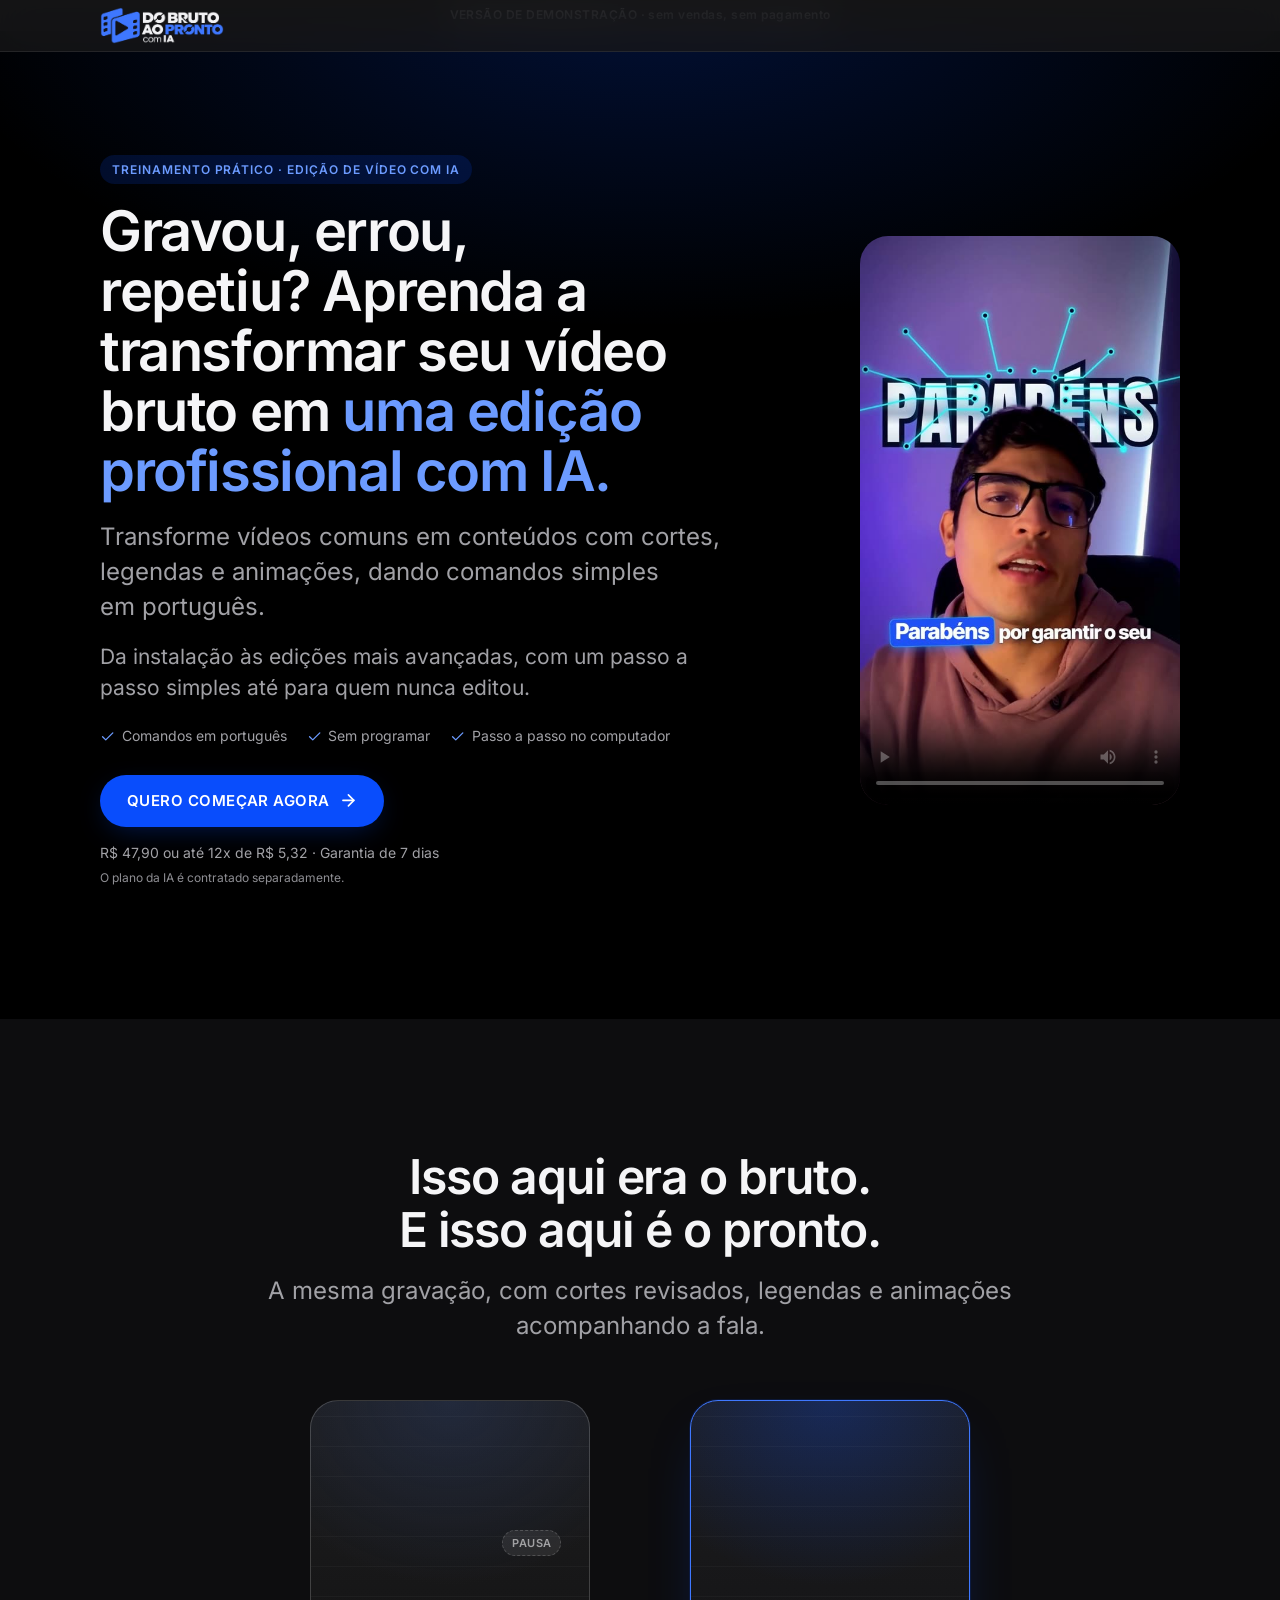
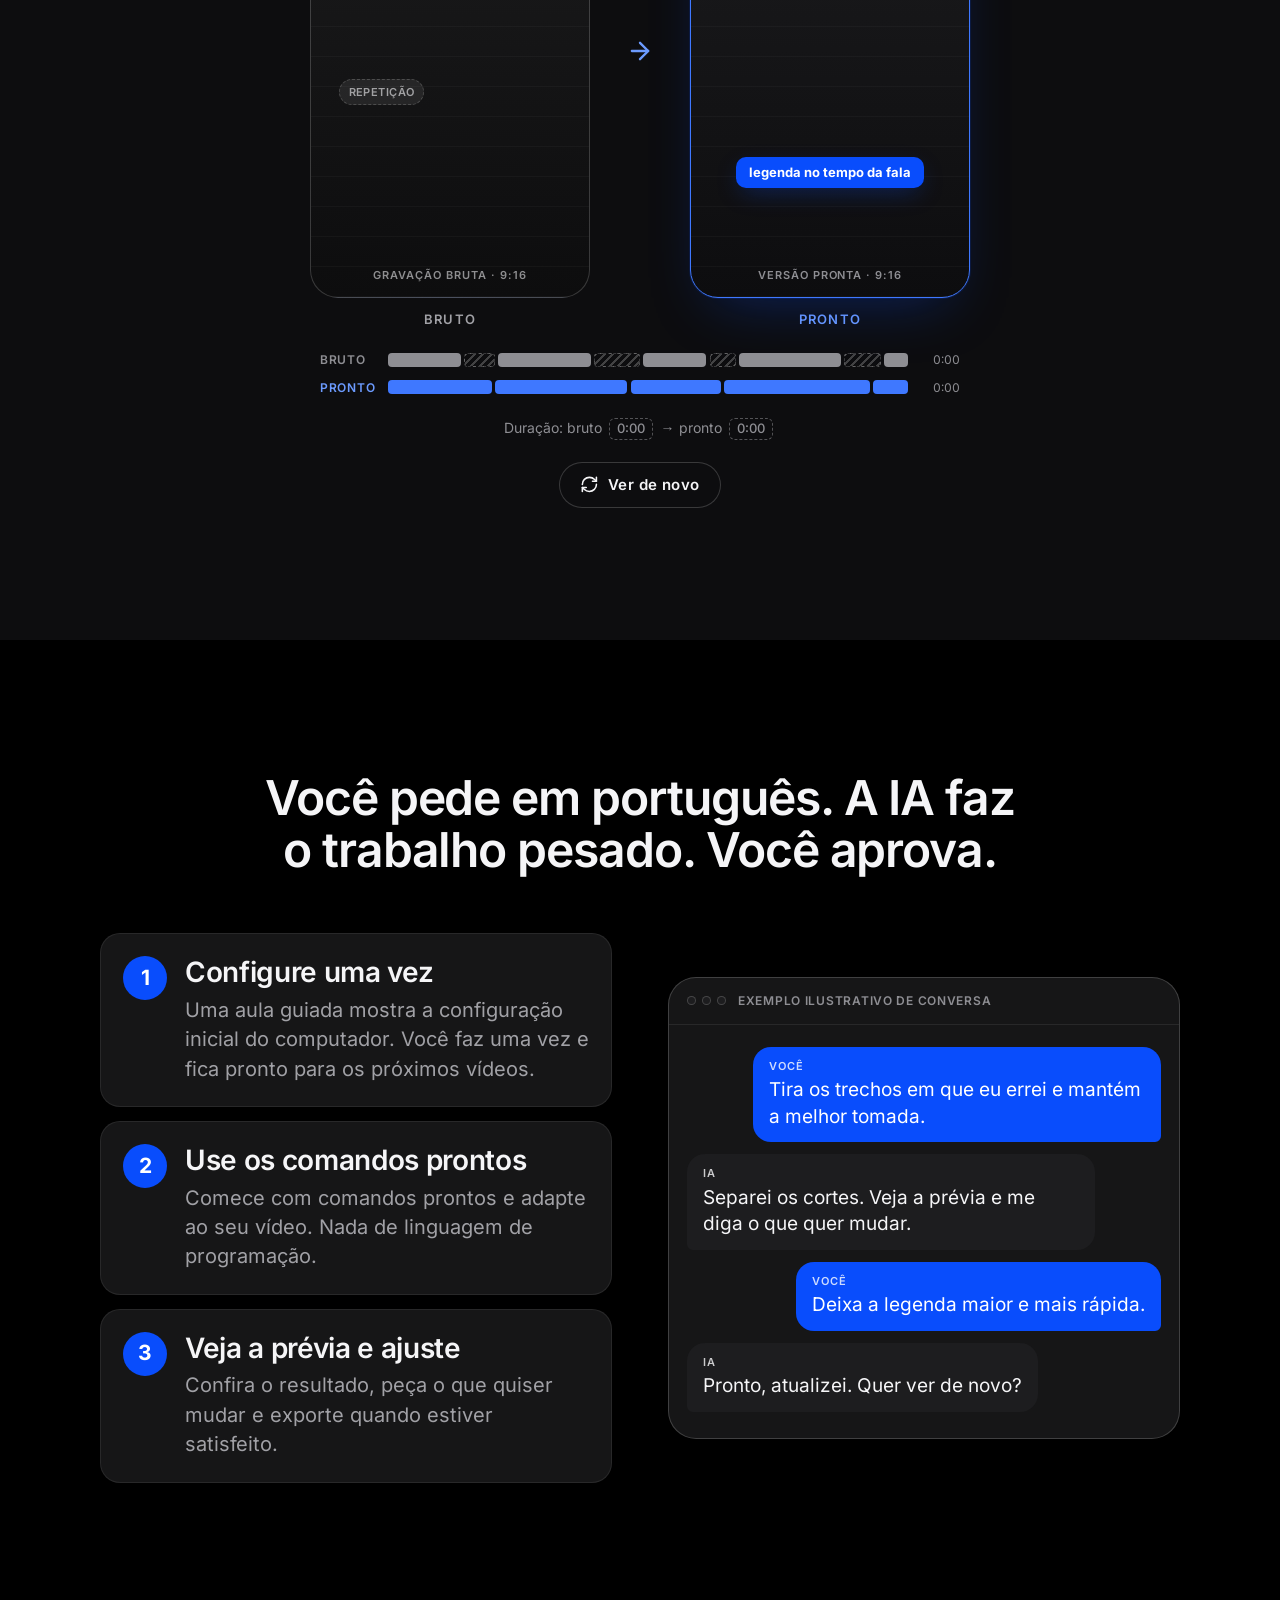
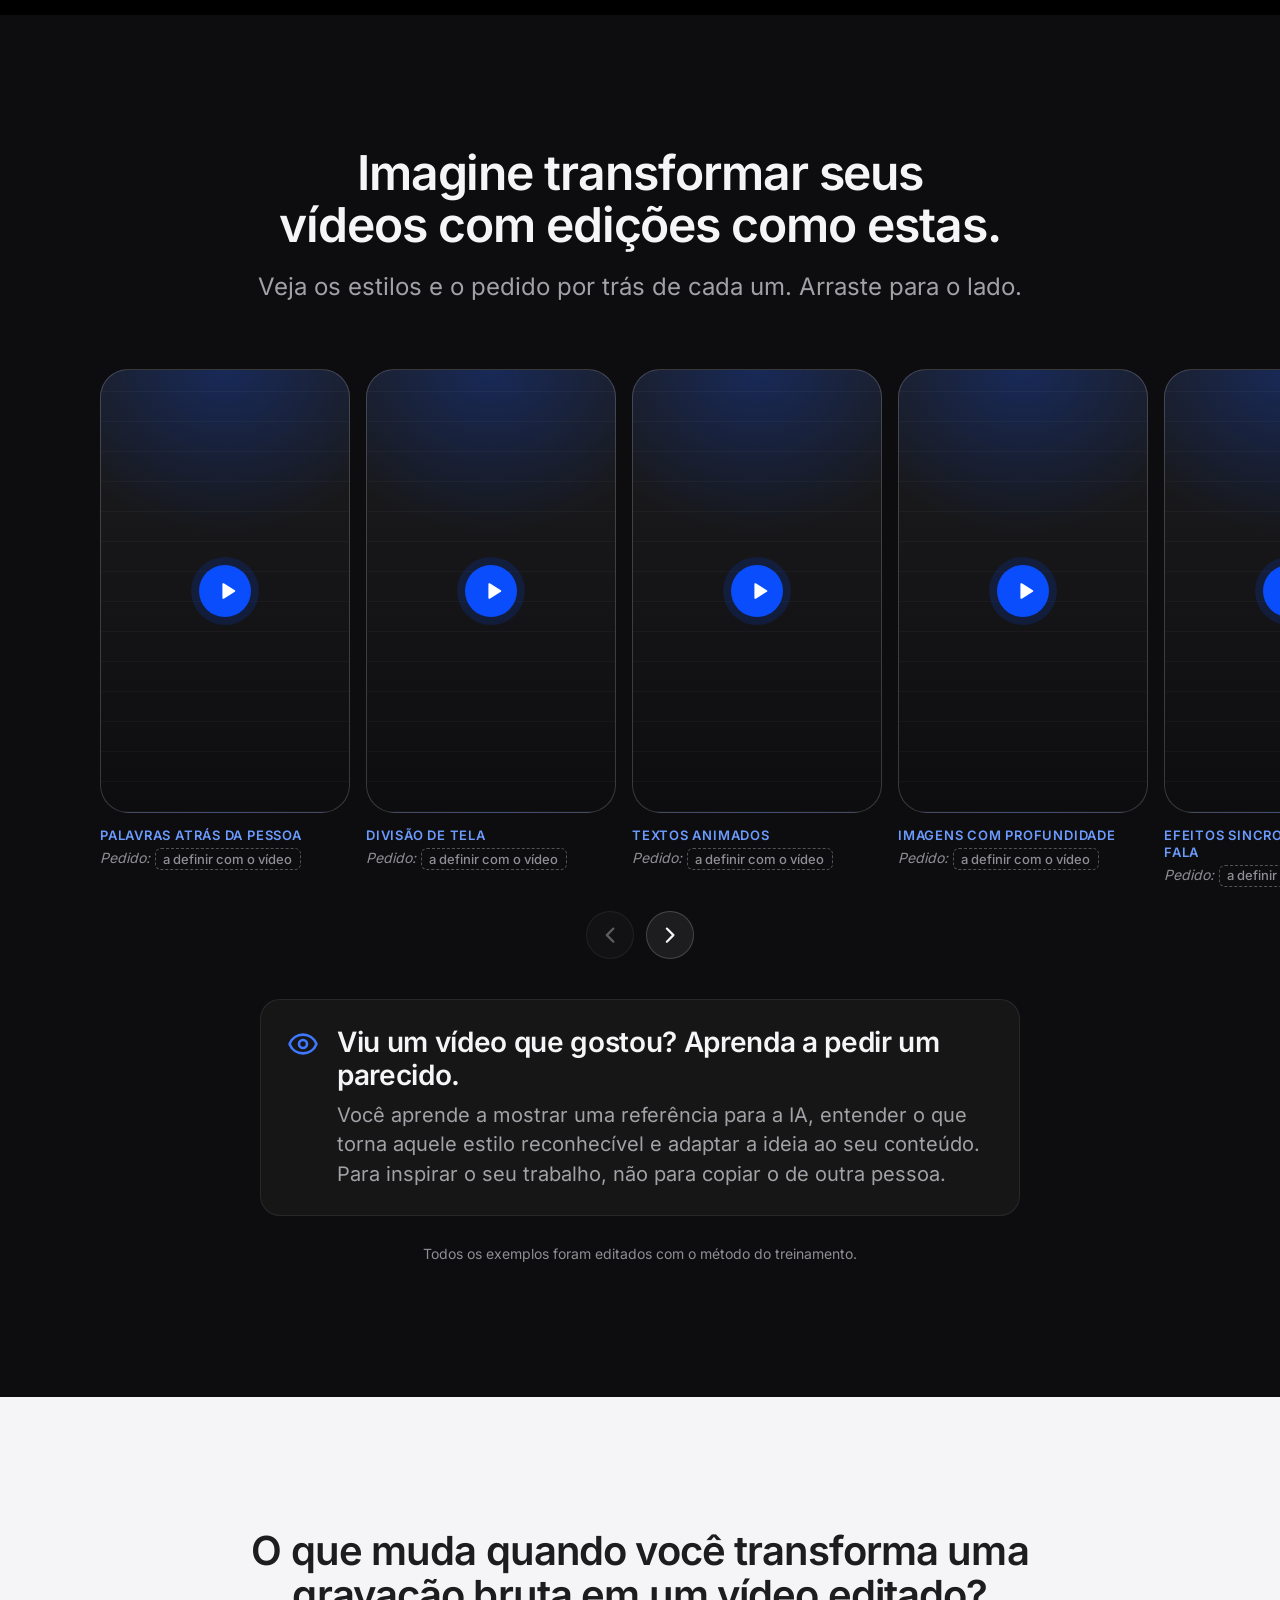
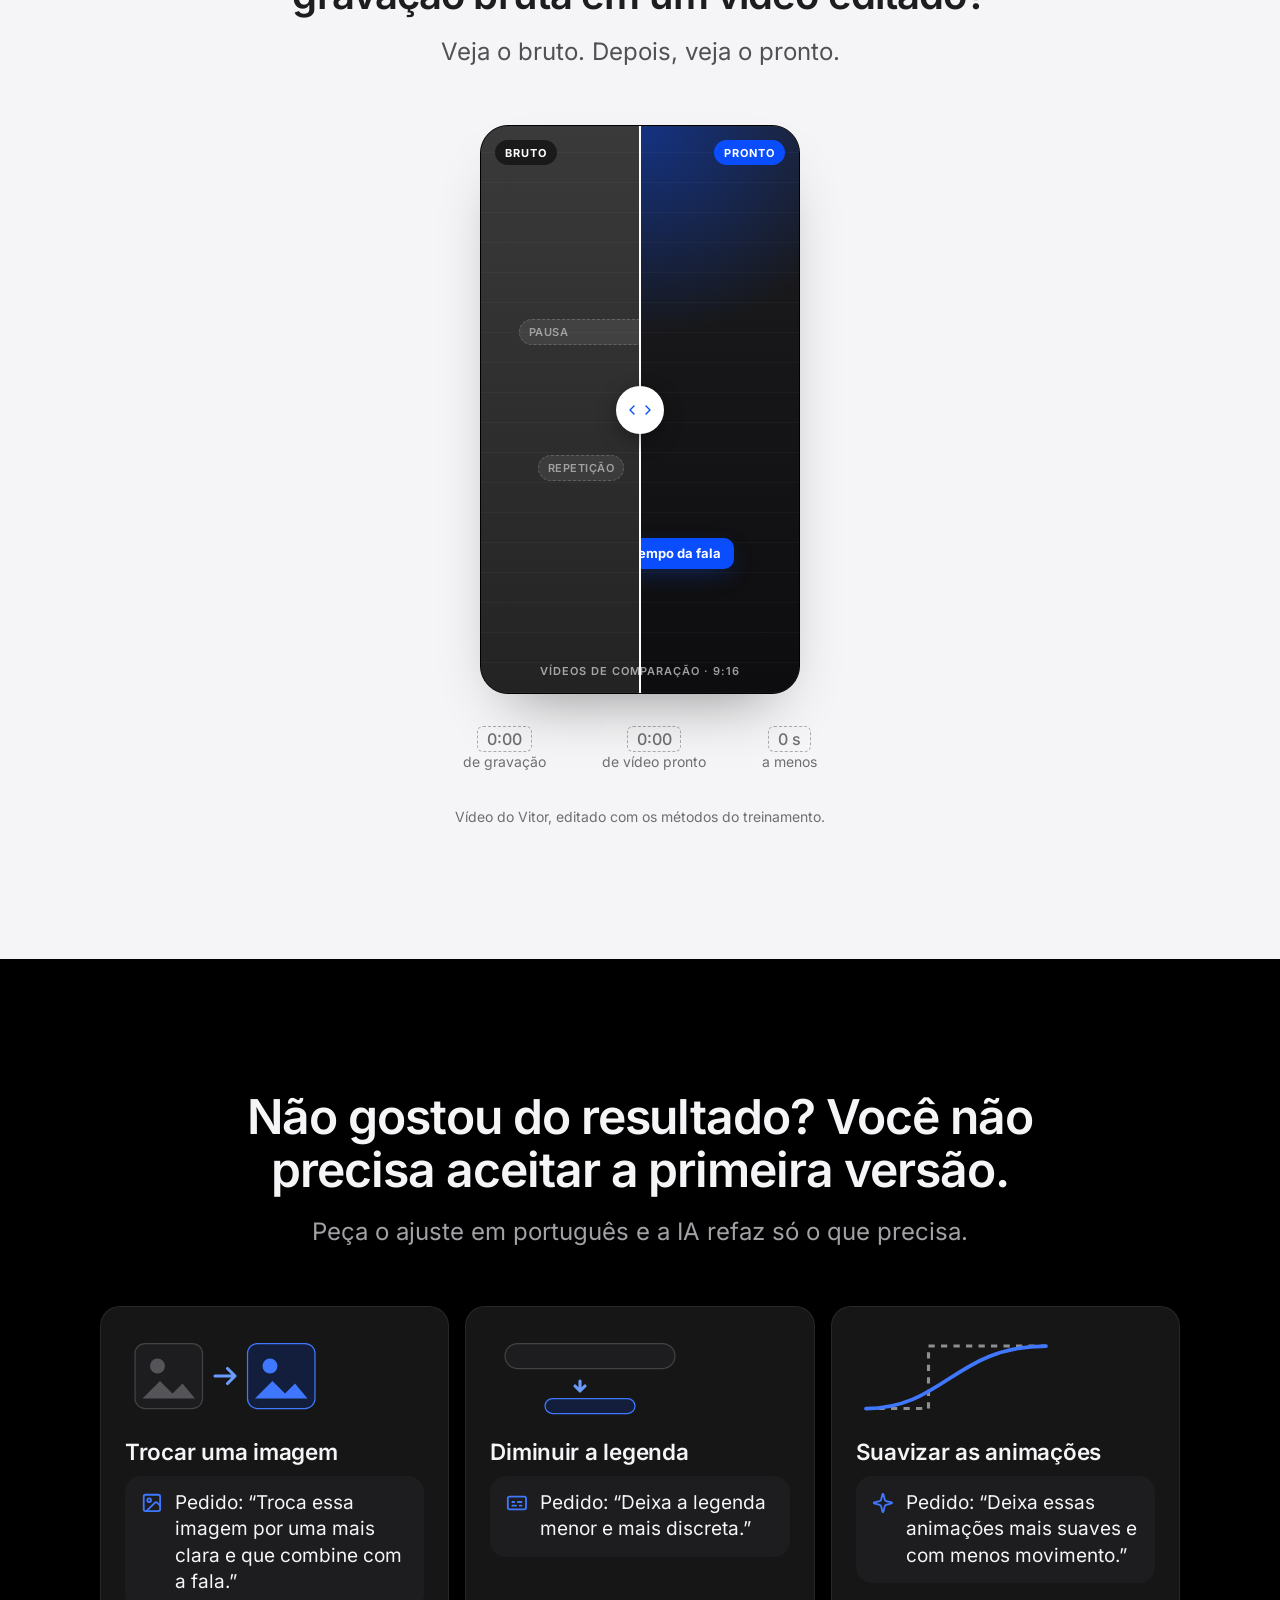
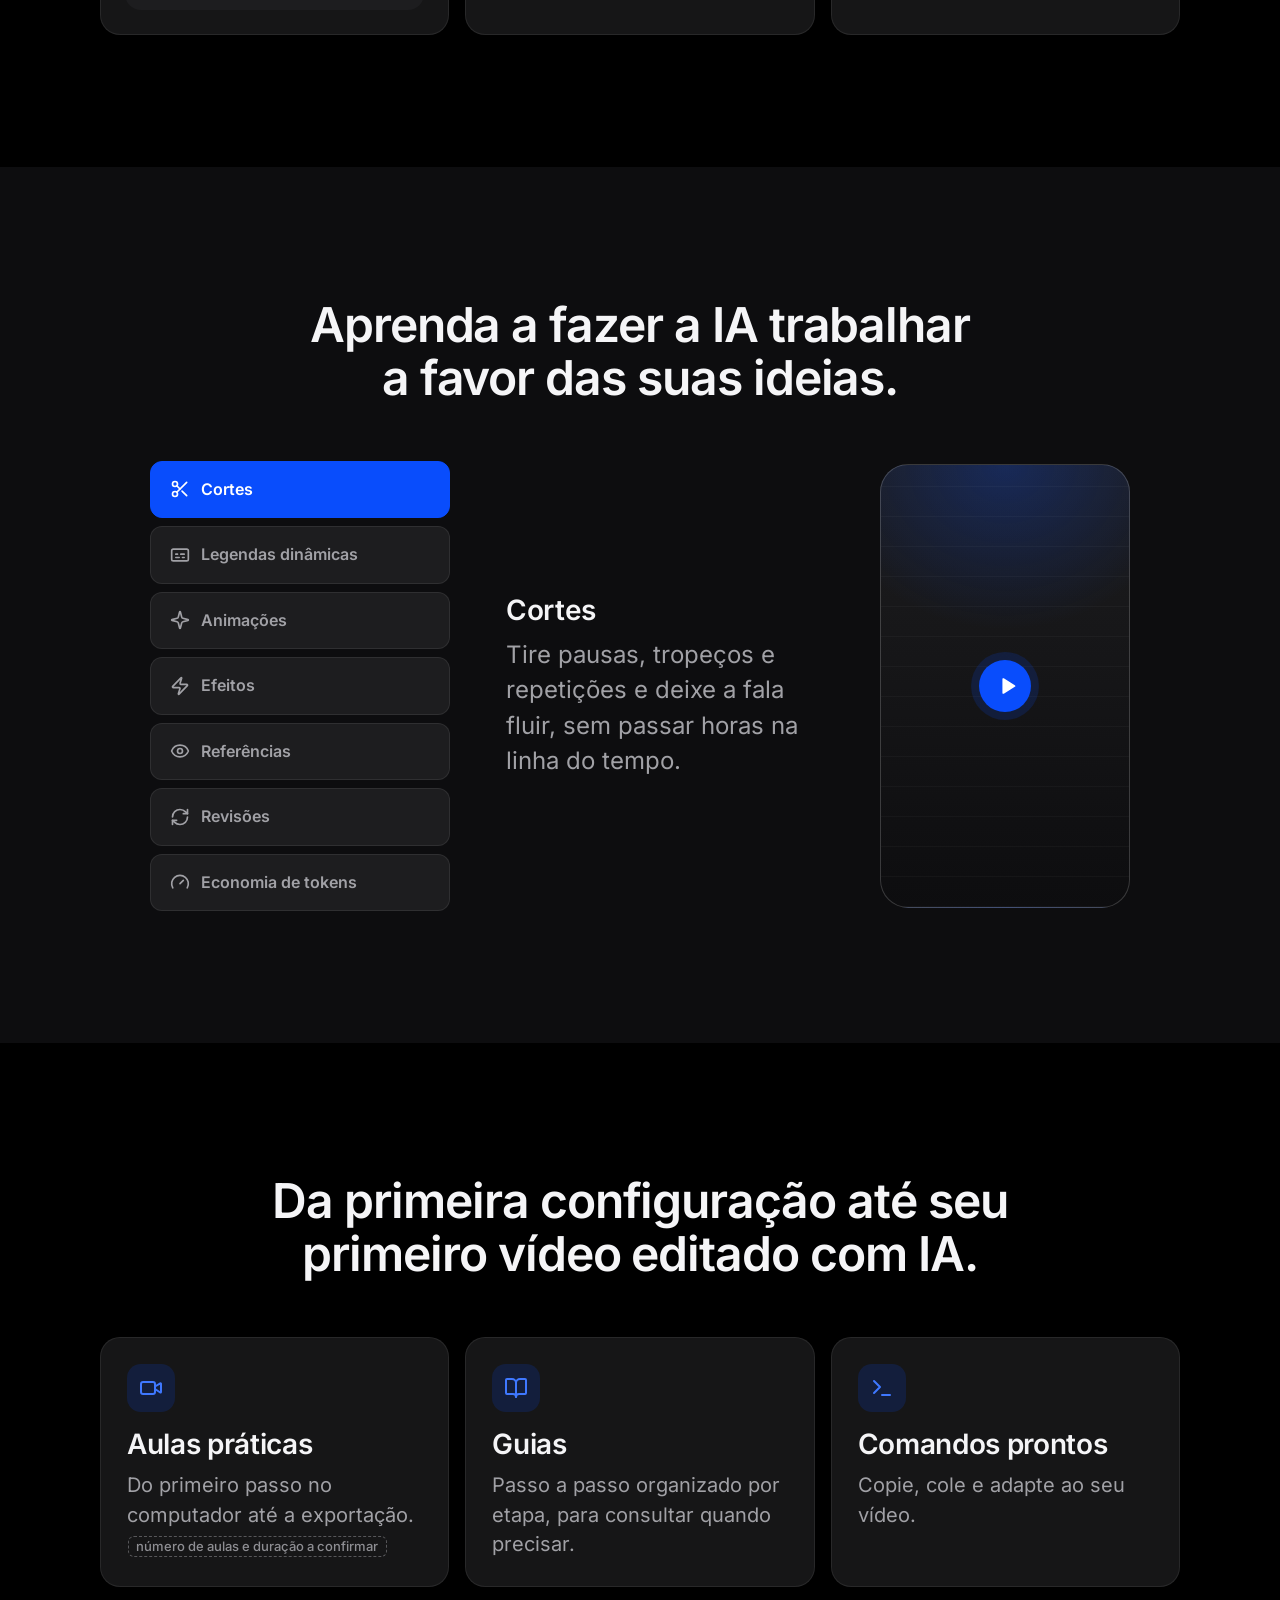
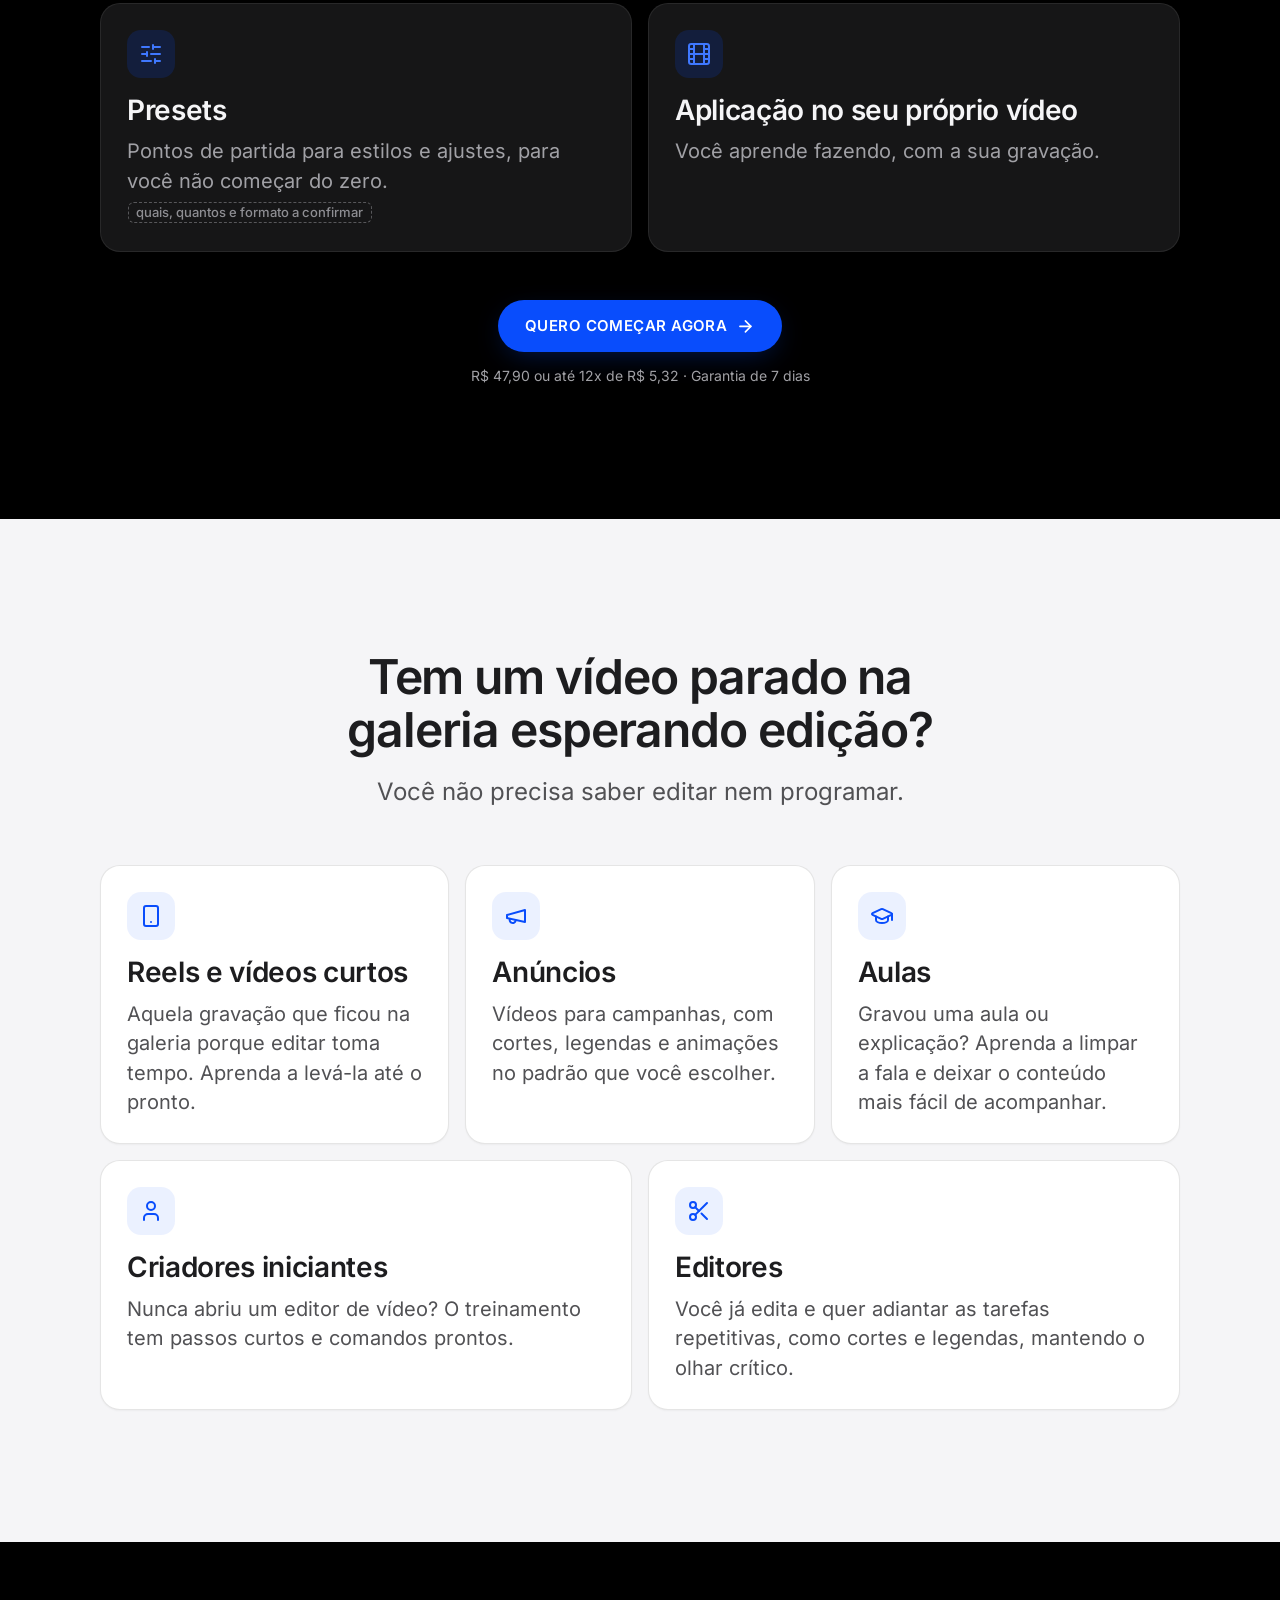
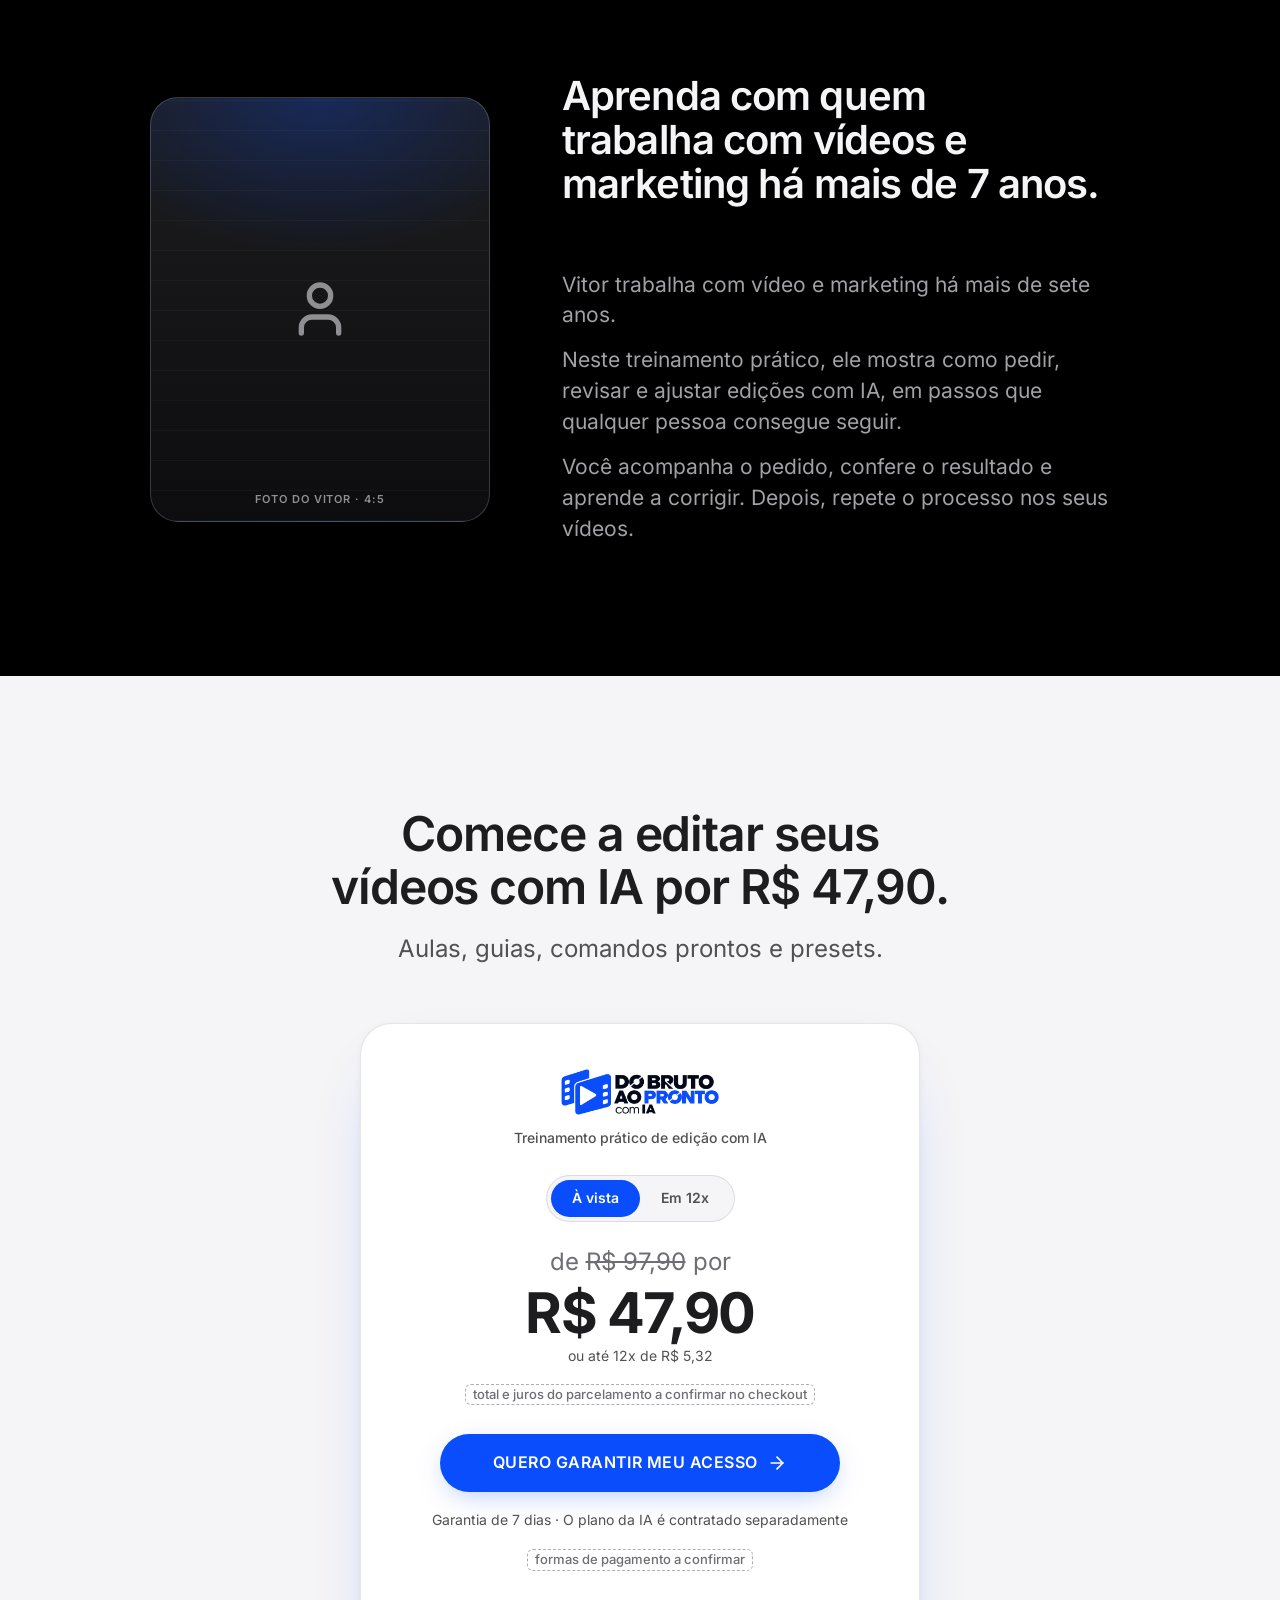
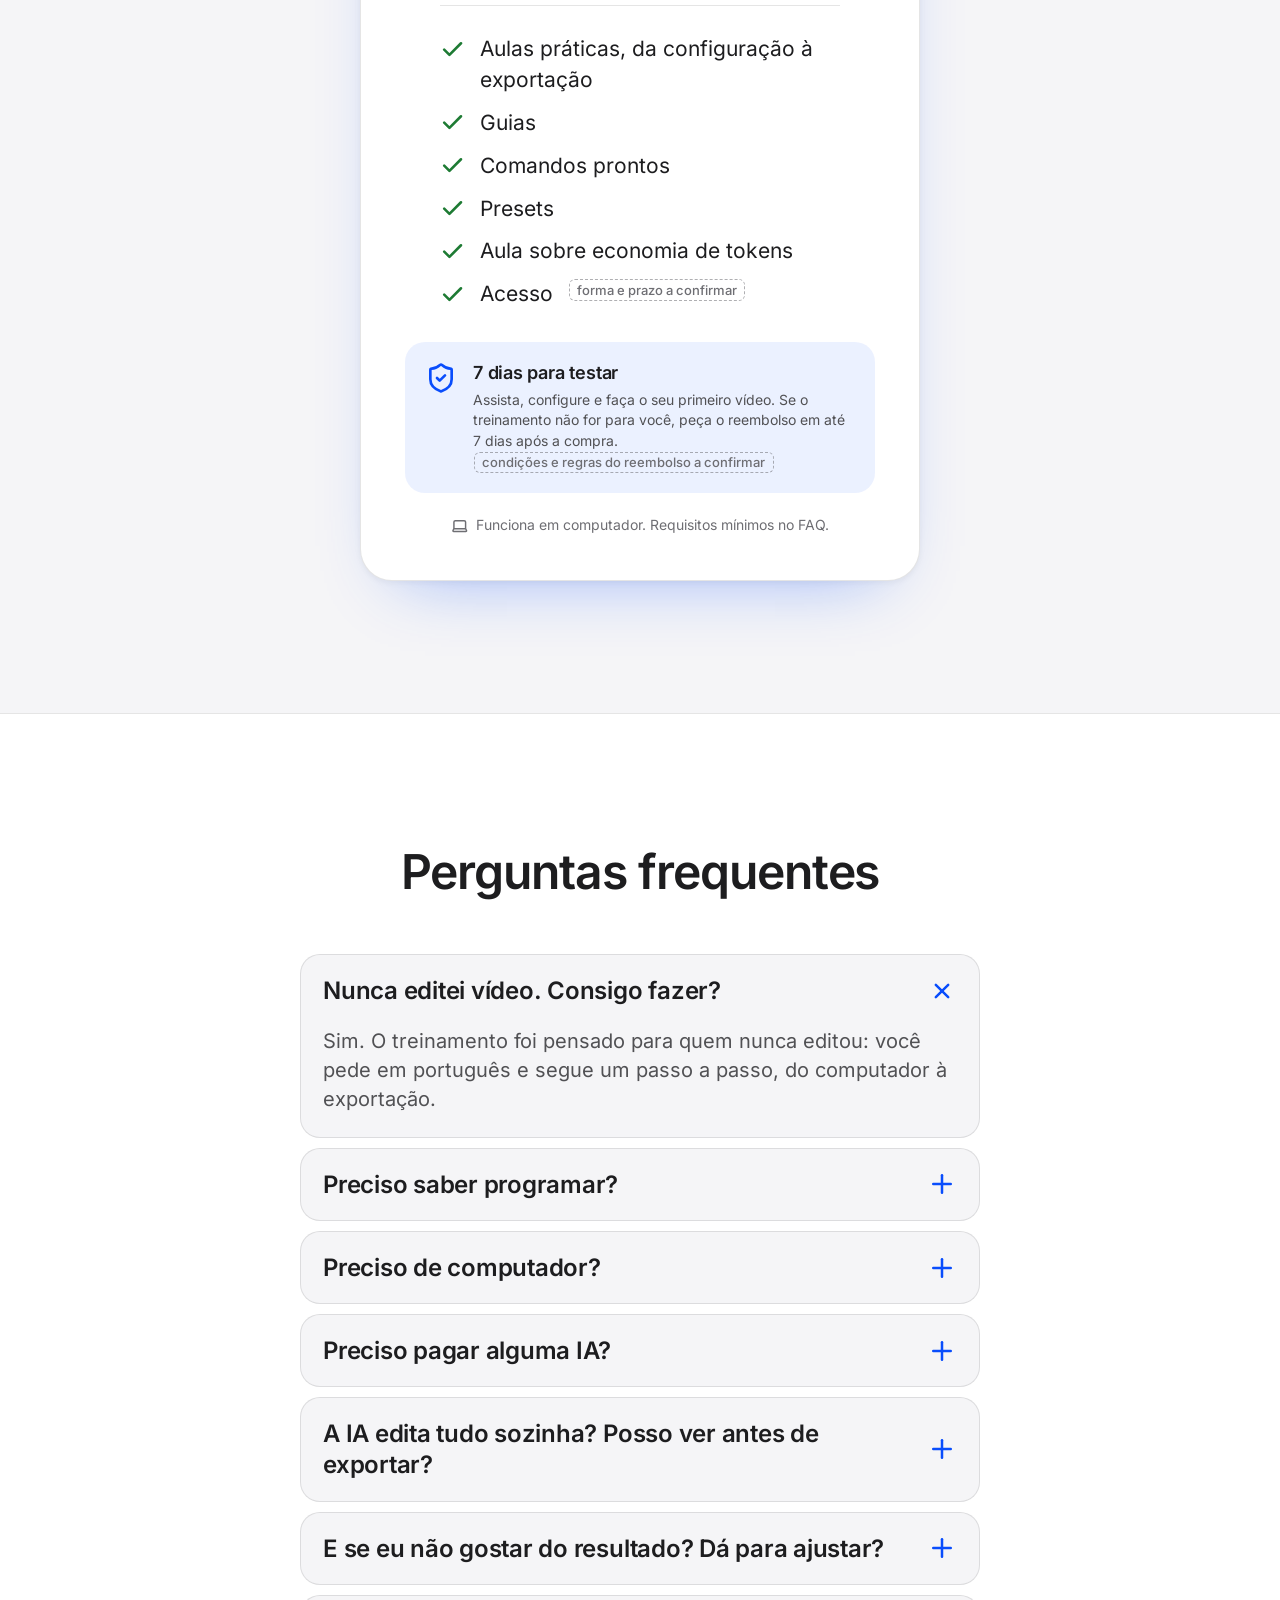
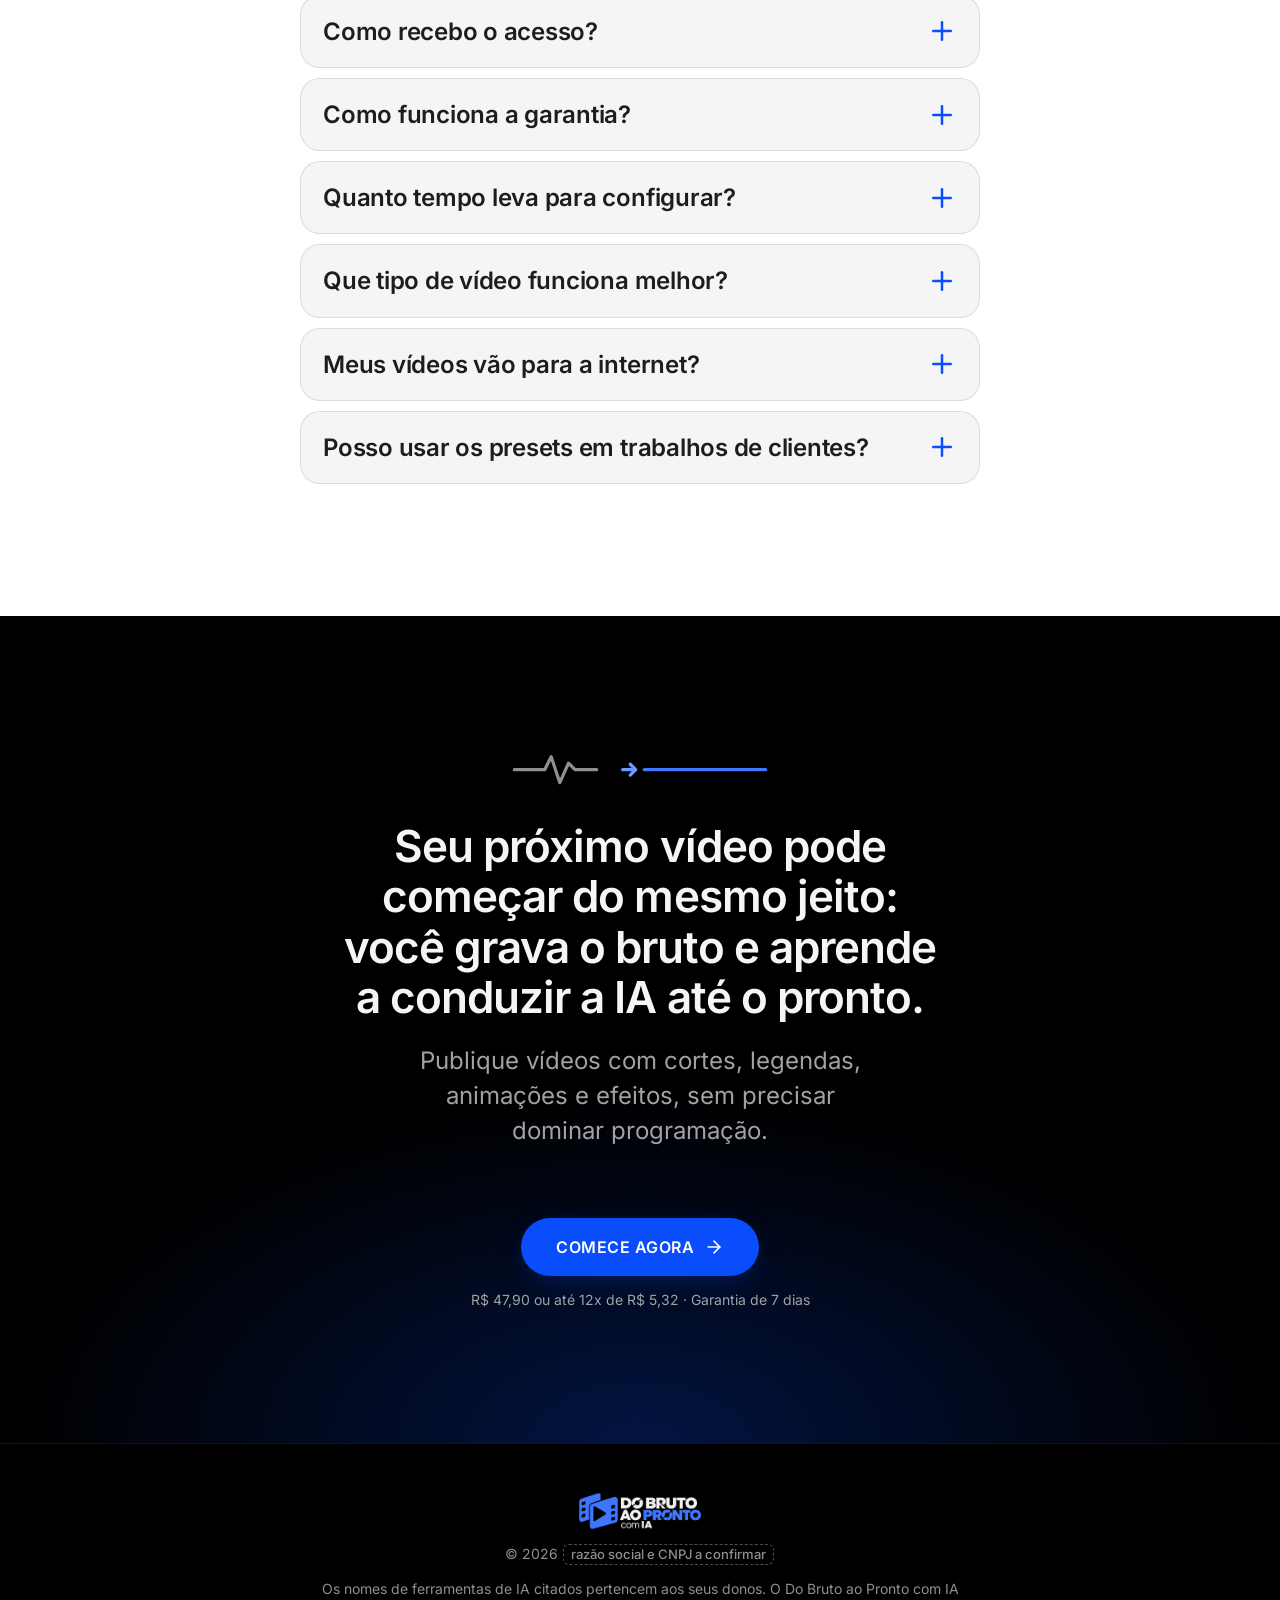
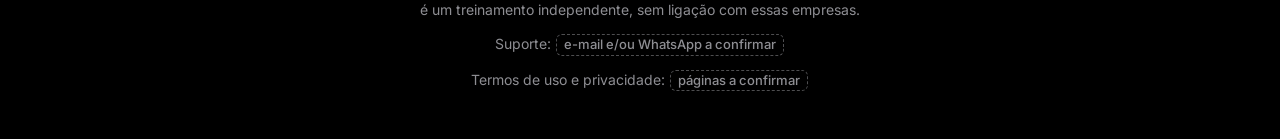
==== commit dfda18e1: "VSL otimizada (720x1280, H.264/AAC, 27 MB) integrada à página principal Co-Authored-By: Claude Sonne" ====
--- a/index.html
+++ b/index.html
@@ -81,12 +81,11 @@
       </ul>
     </div>
 
-    <!-- ASSET: vídeo de vendas (VSL), vertical 9:16. Trocar este bloco pelo player quando o arquivo existir. -->
+    <!-- ASSET: vídeo de vendas (VSL), vertical 9:16, versão otimizada (720x1280, H.264/AAC, faststart). -->
     <div class="hero-video" data-rv>
-      <div class="ph" role="img" aria-label="Espaço reservado para o vídeo de vendas, formato vertical 9:16" data-slot="vsl">
-        <span class="ph-play"><svg class="ic" aria-hidden="true"><use href="#i-play"/></svg></span>
-        <span class="ph-leg">Vídeo de vendas · 9:16</span>
-      </div>
+      <video id="vsl" controls playsinline preload="metadata" poster="assets/videos/vsl-poster.jpg" aria-label="Vídeo de vendas">
+        <source src="assets/videos/vsl-720p.mp4" type="video/mp4">
+      </video>
     </div>
 
     <div class="hero-cta" data-rv>
--- a/css/pagina.css
+++ b/css/pagina.css
@@ -161,6 +161,7 @@
 .selos li { display: inline-flex; align-items: center; gap: .45em; }
 .selos .ic { width: 1.1em; height: 1.1em; color: var(--azul-texto-escuro); }
 .hero-video { width: min(100%, 300px); }
+.hero-video video { display: block; width: 100%; aspect-ratio: 9 / 16; border-radius: var(--r-quadro); background: #000; object-fit: cover; }
 .hero-cta { text-align: center; }
 .hero-cta .nota-preco { margin-top: 16px; }
 
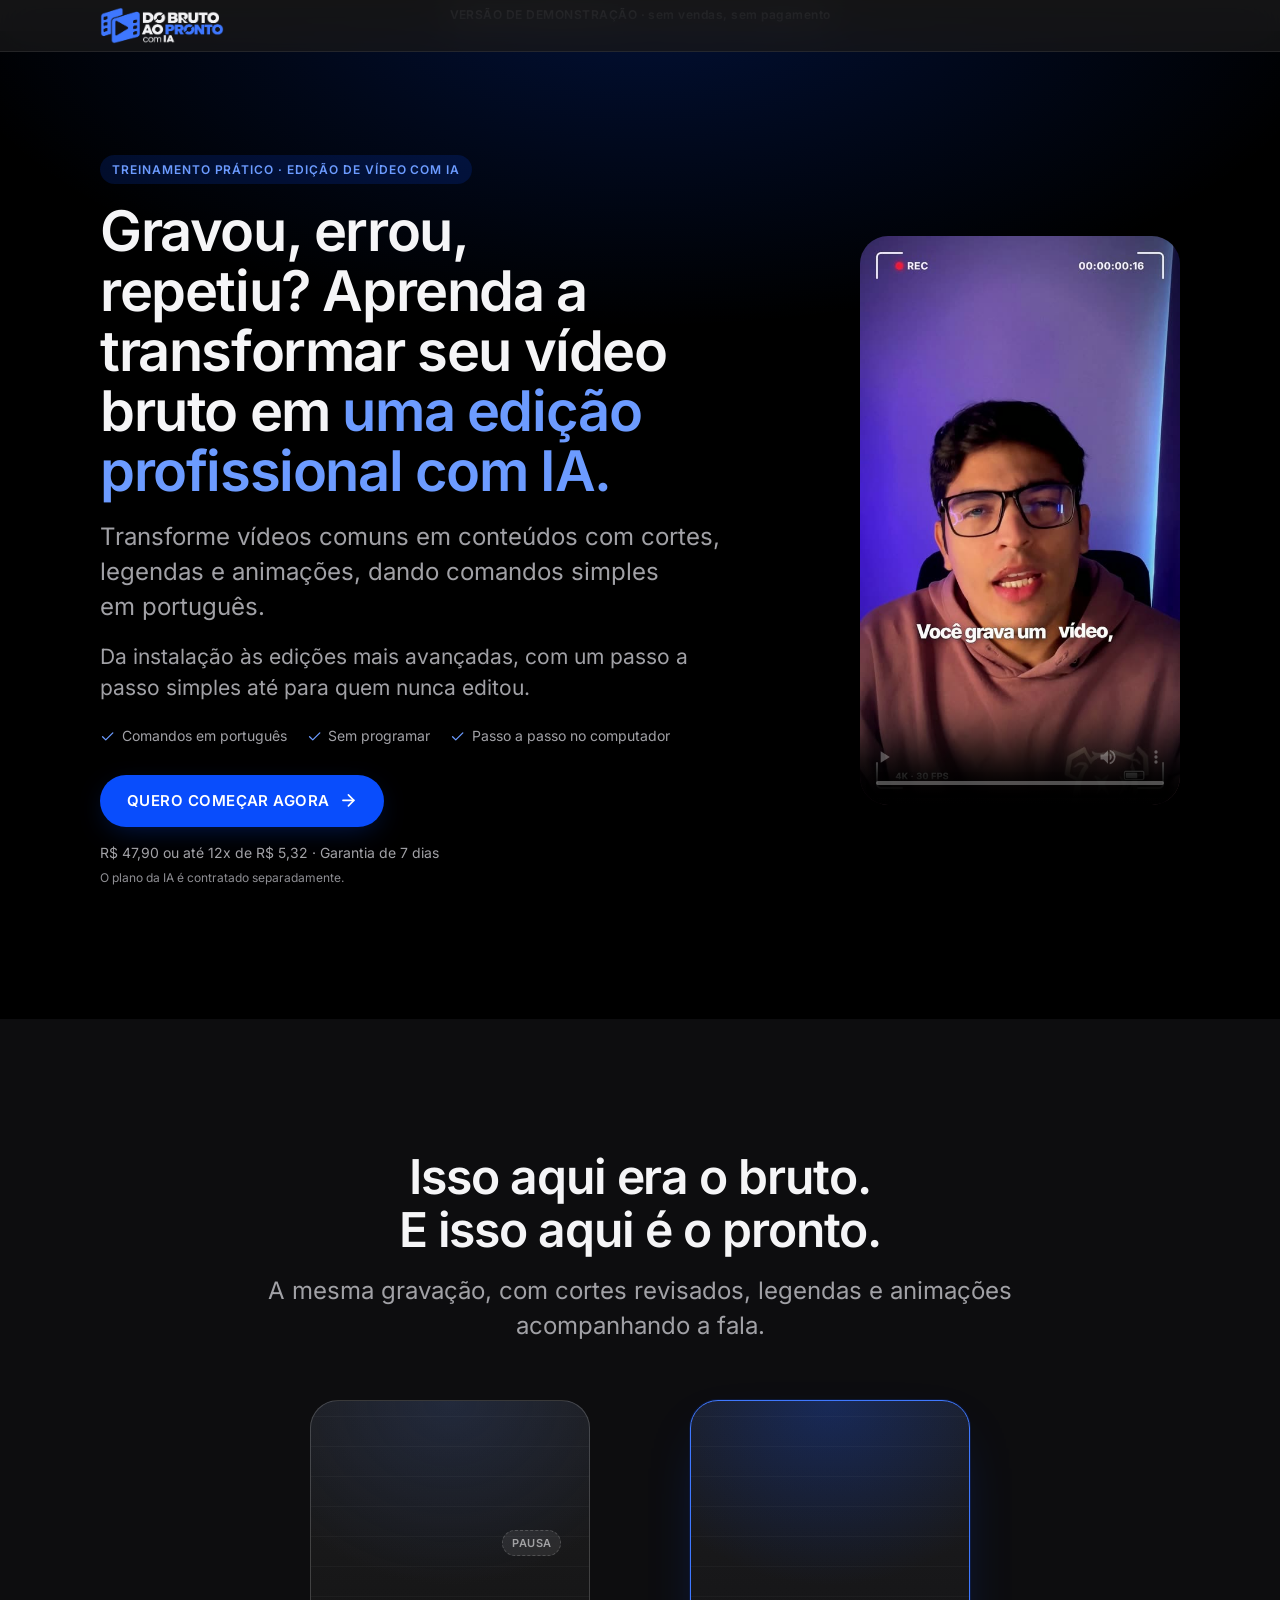
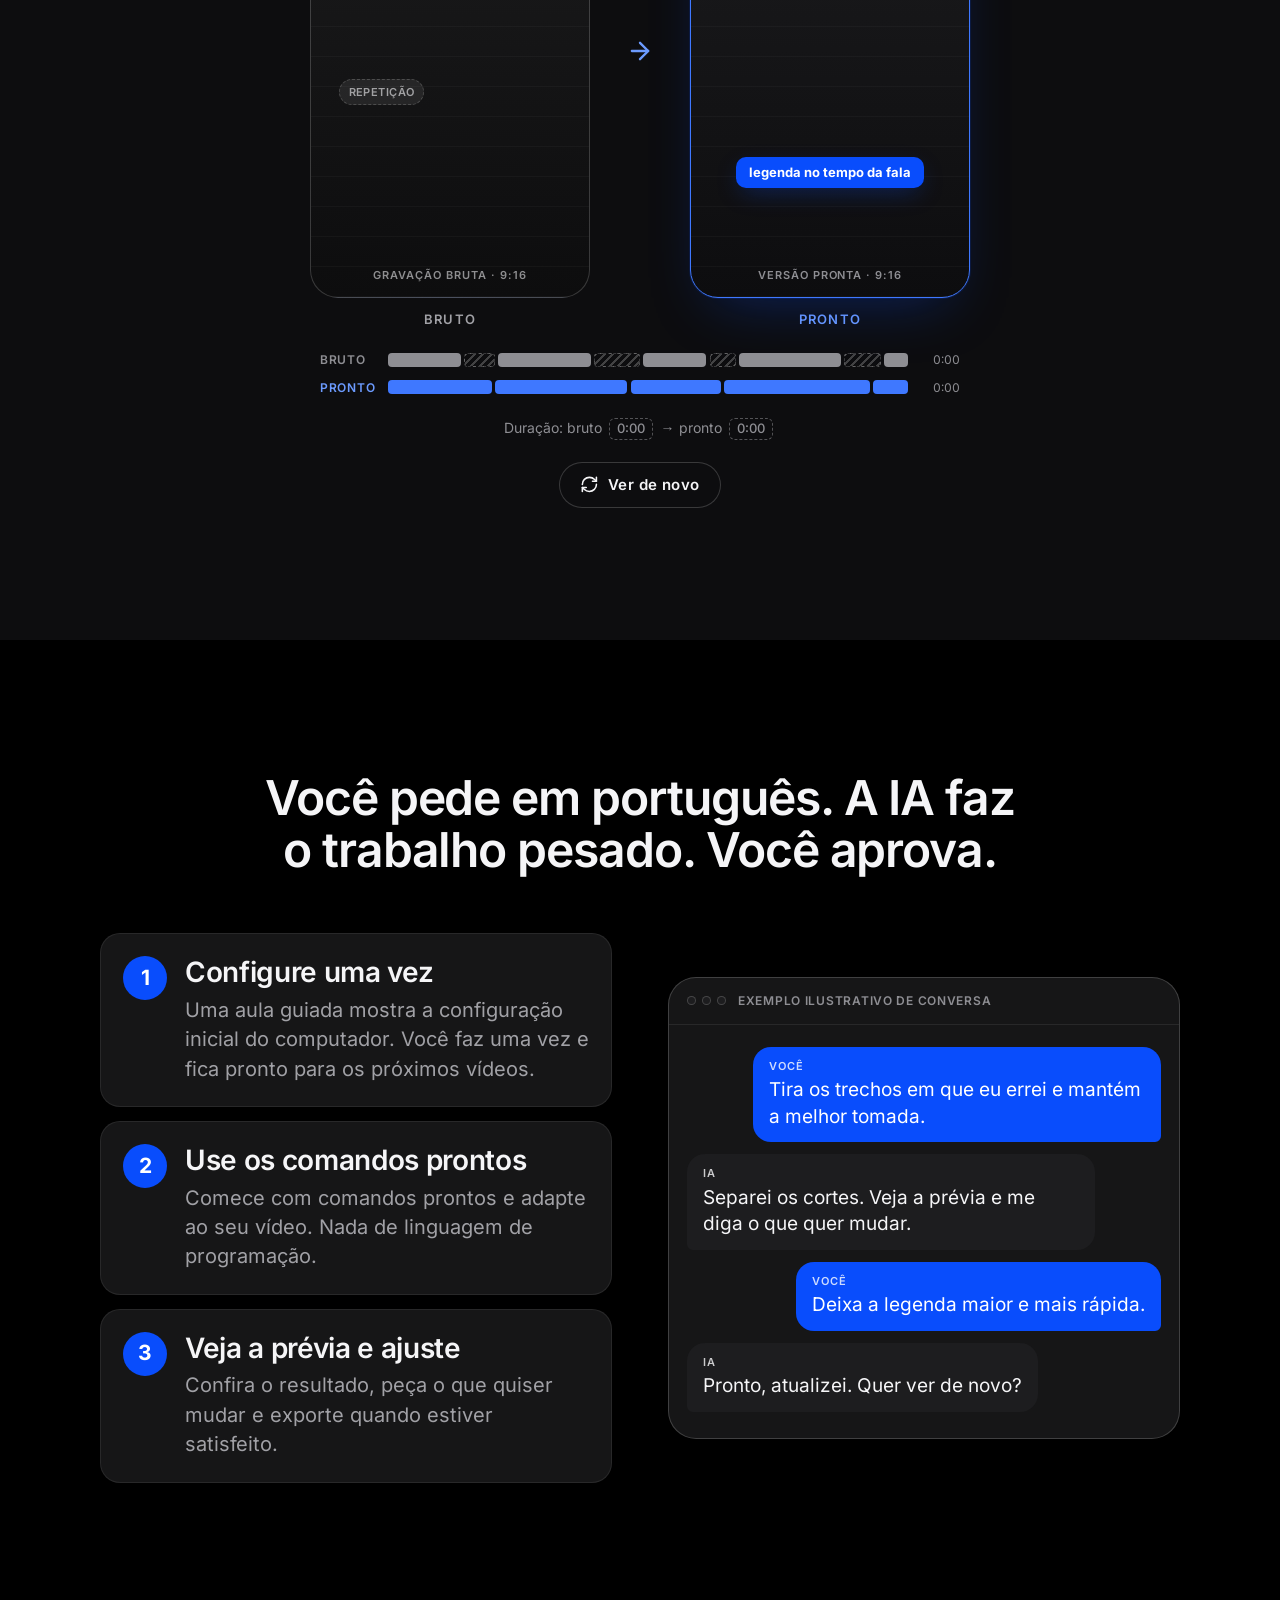
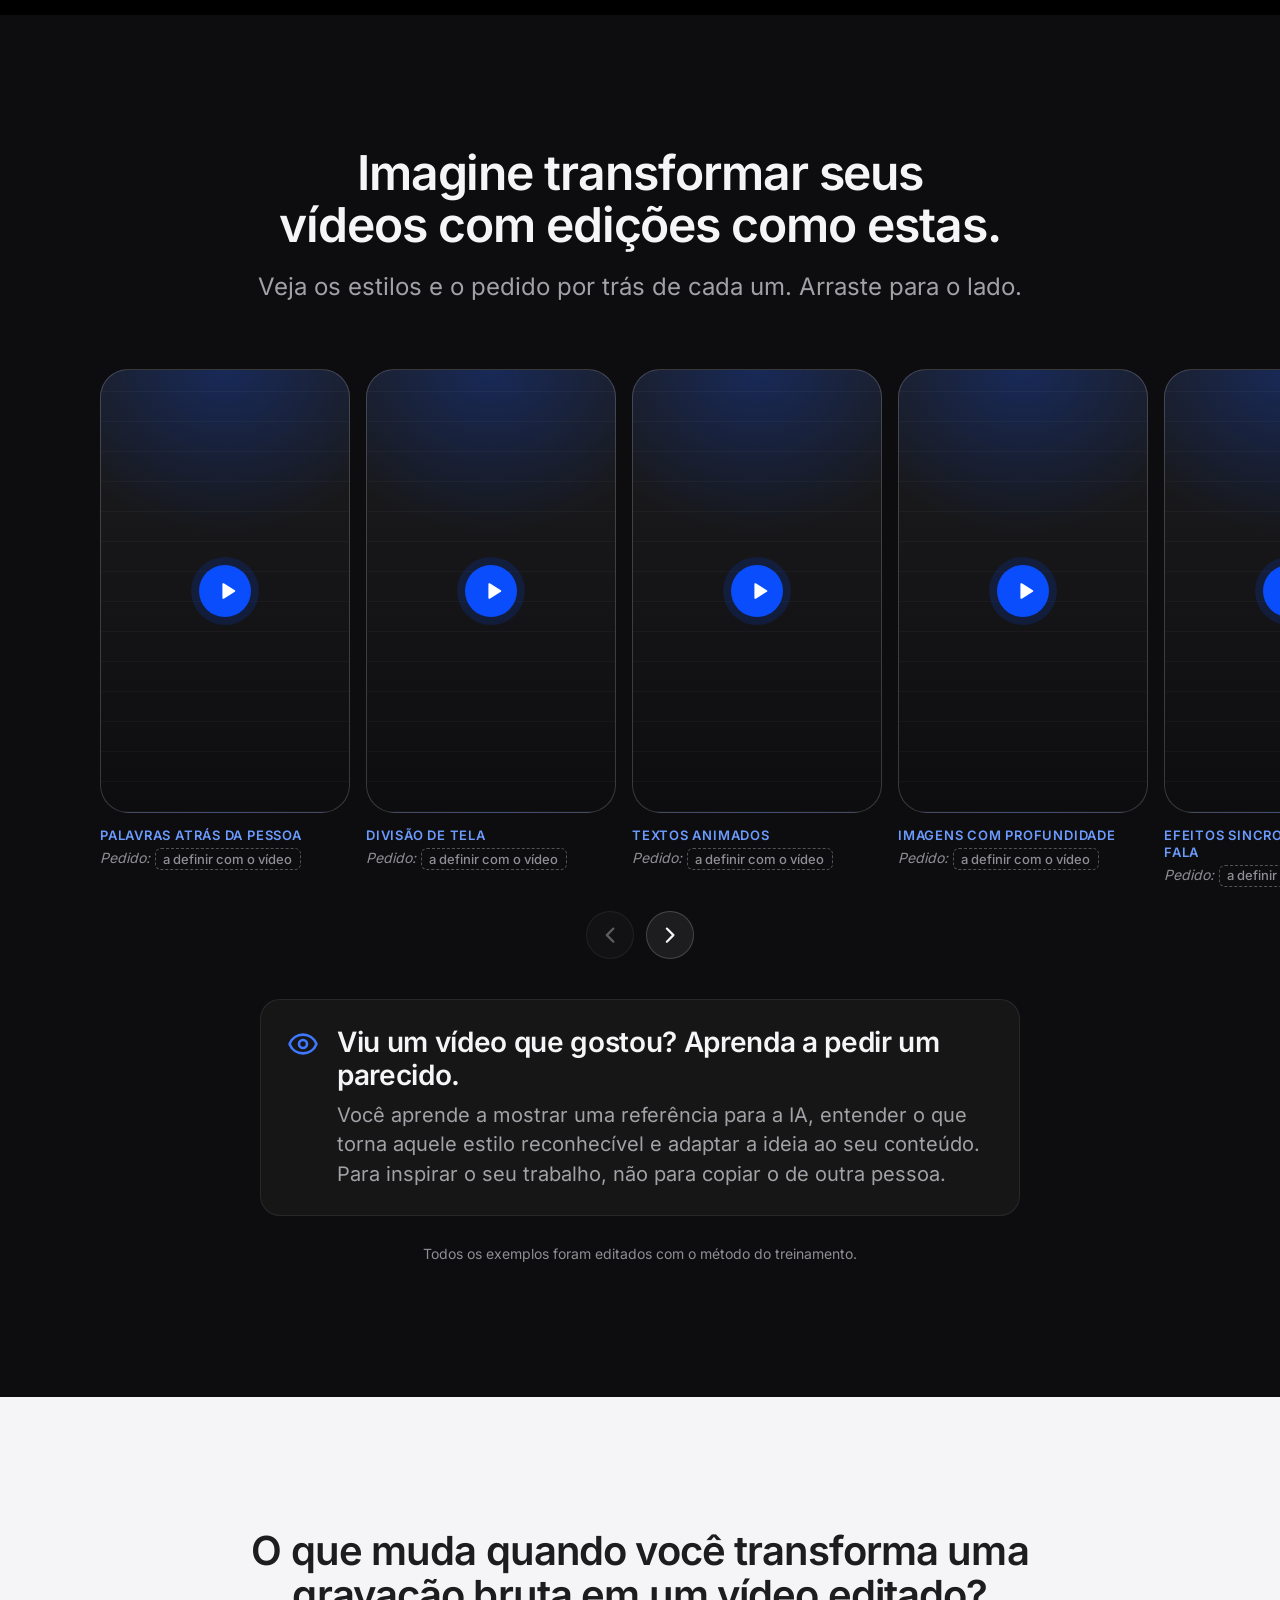
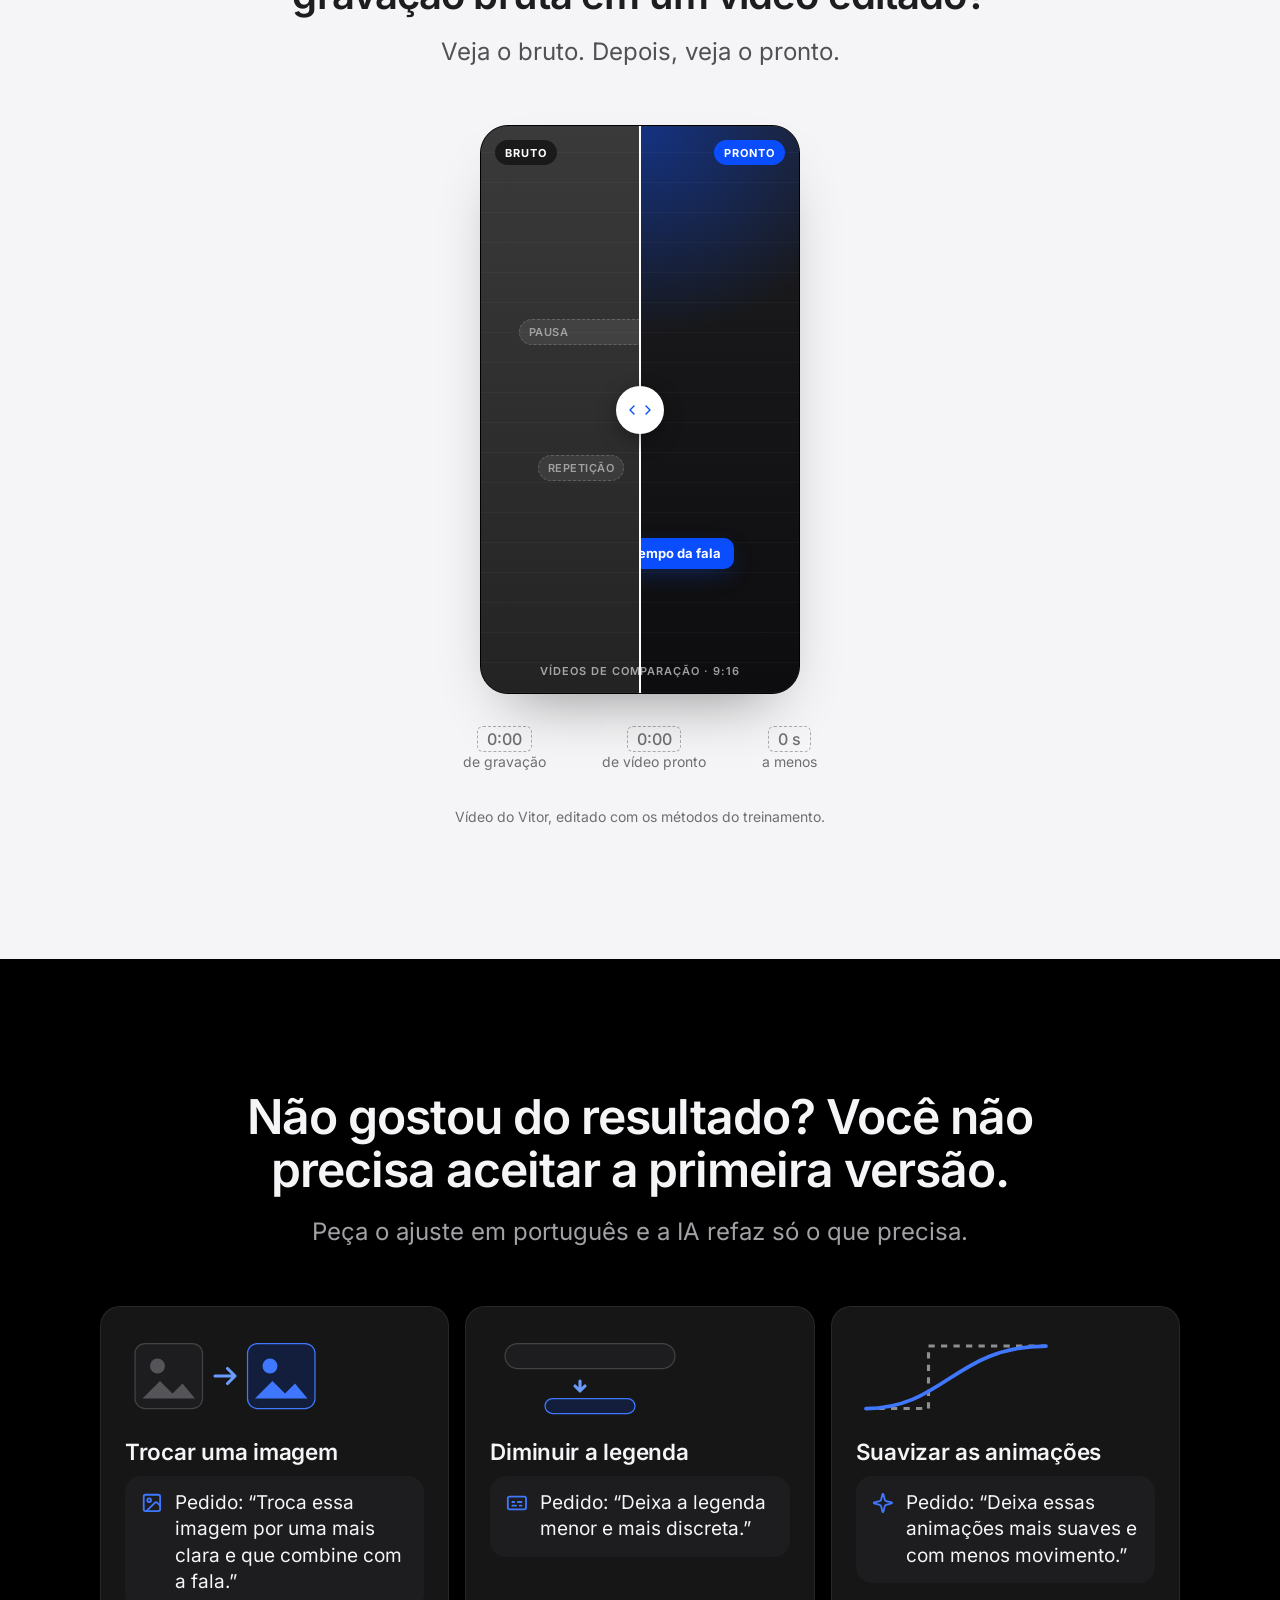
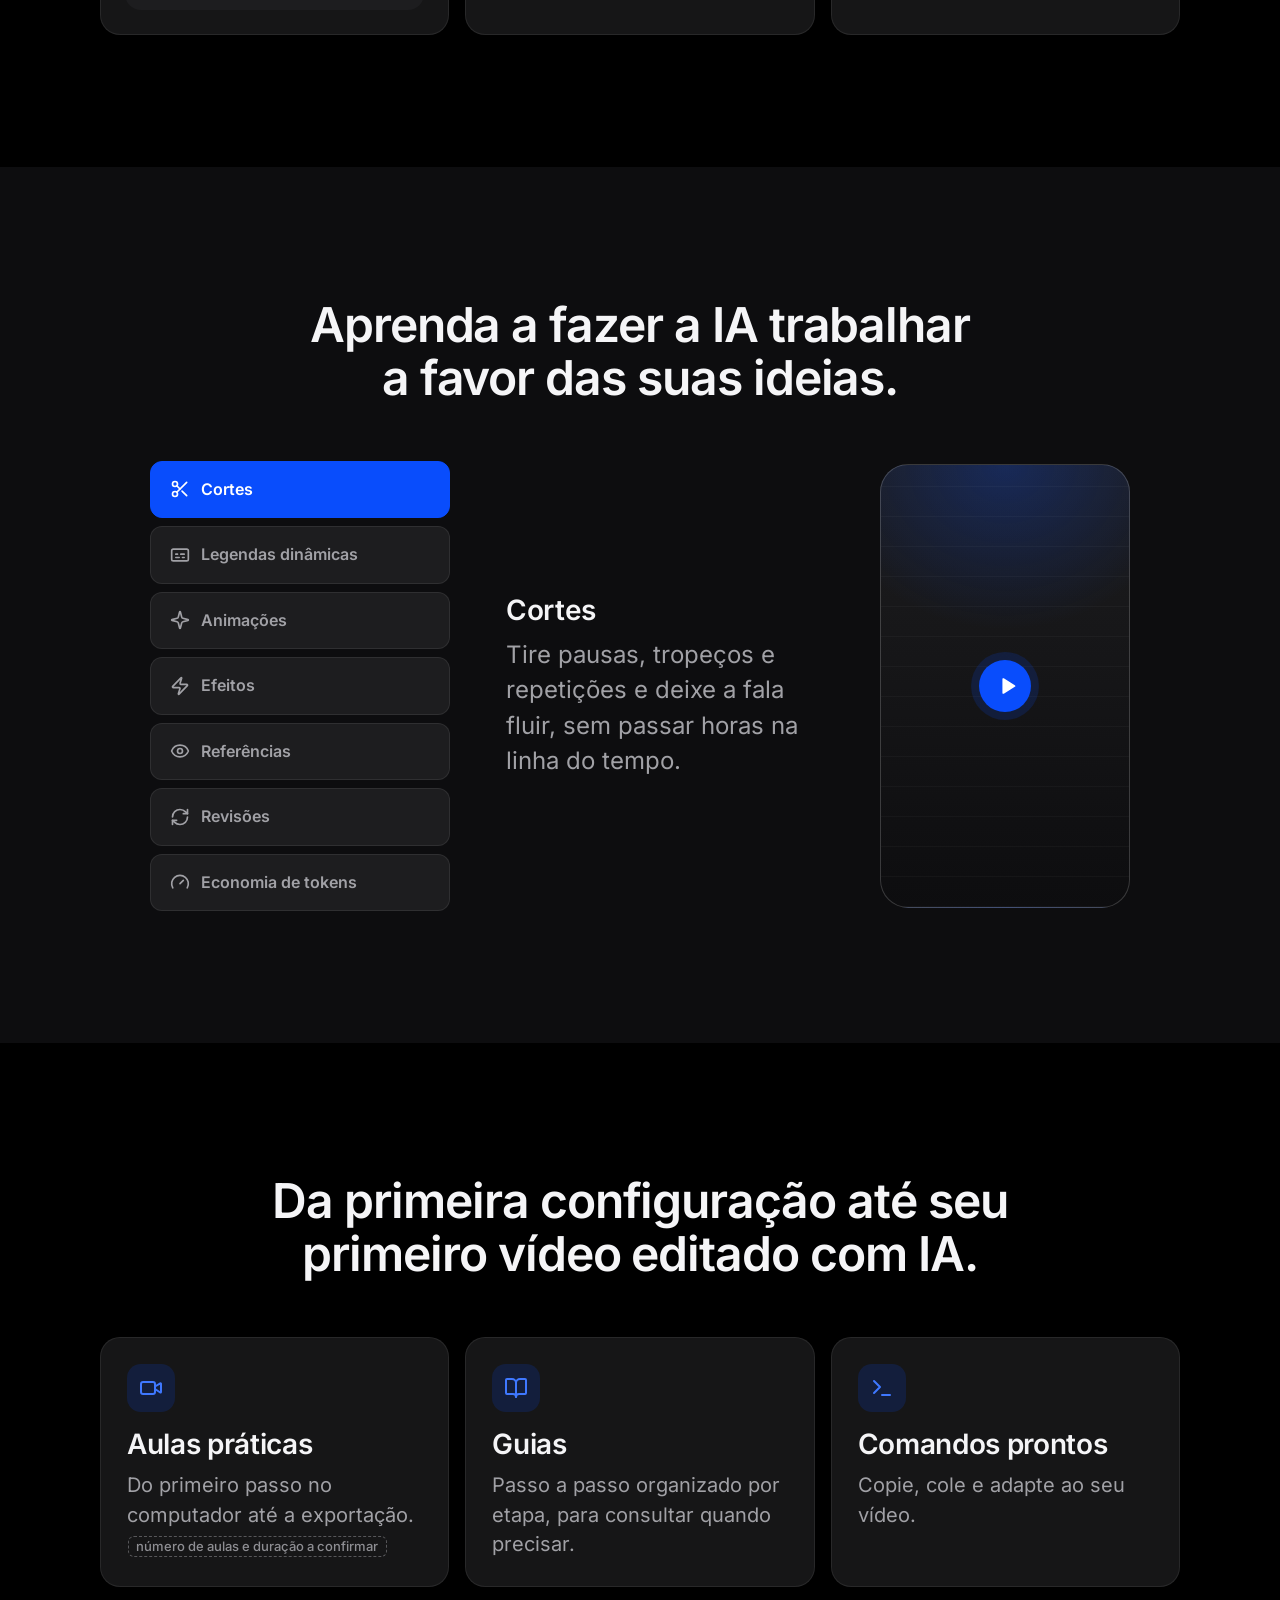
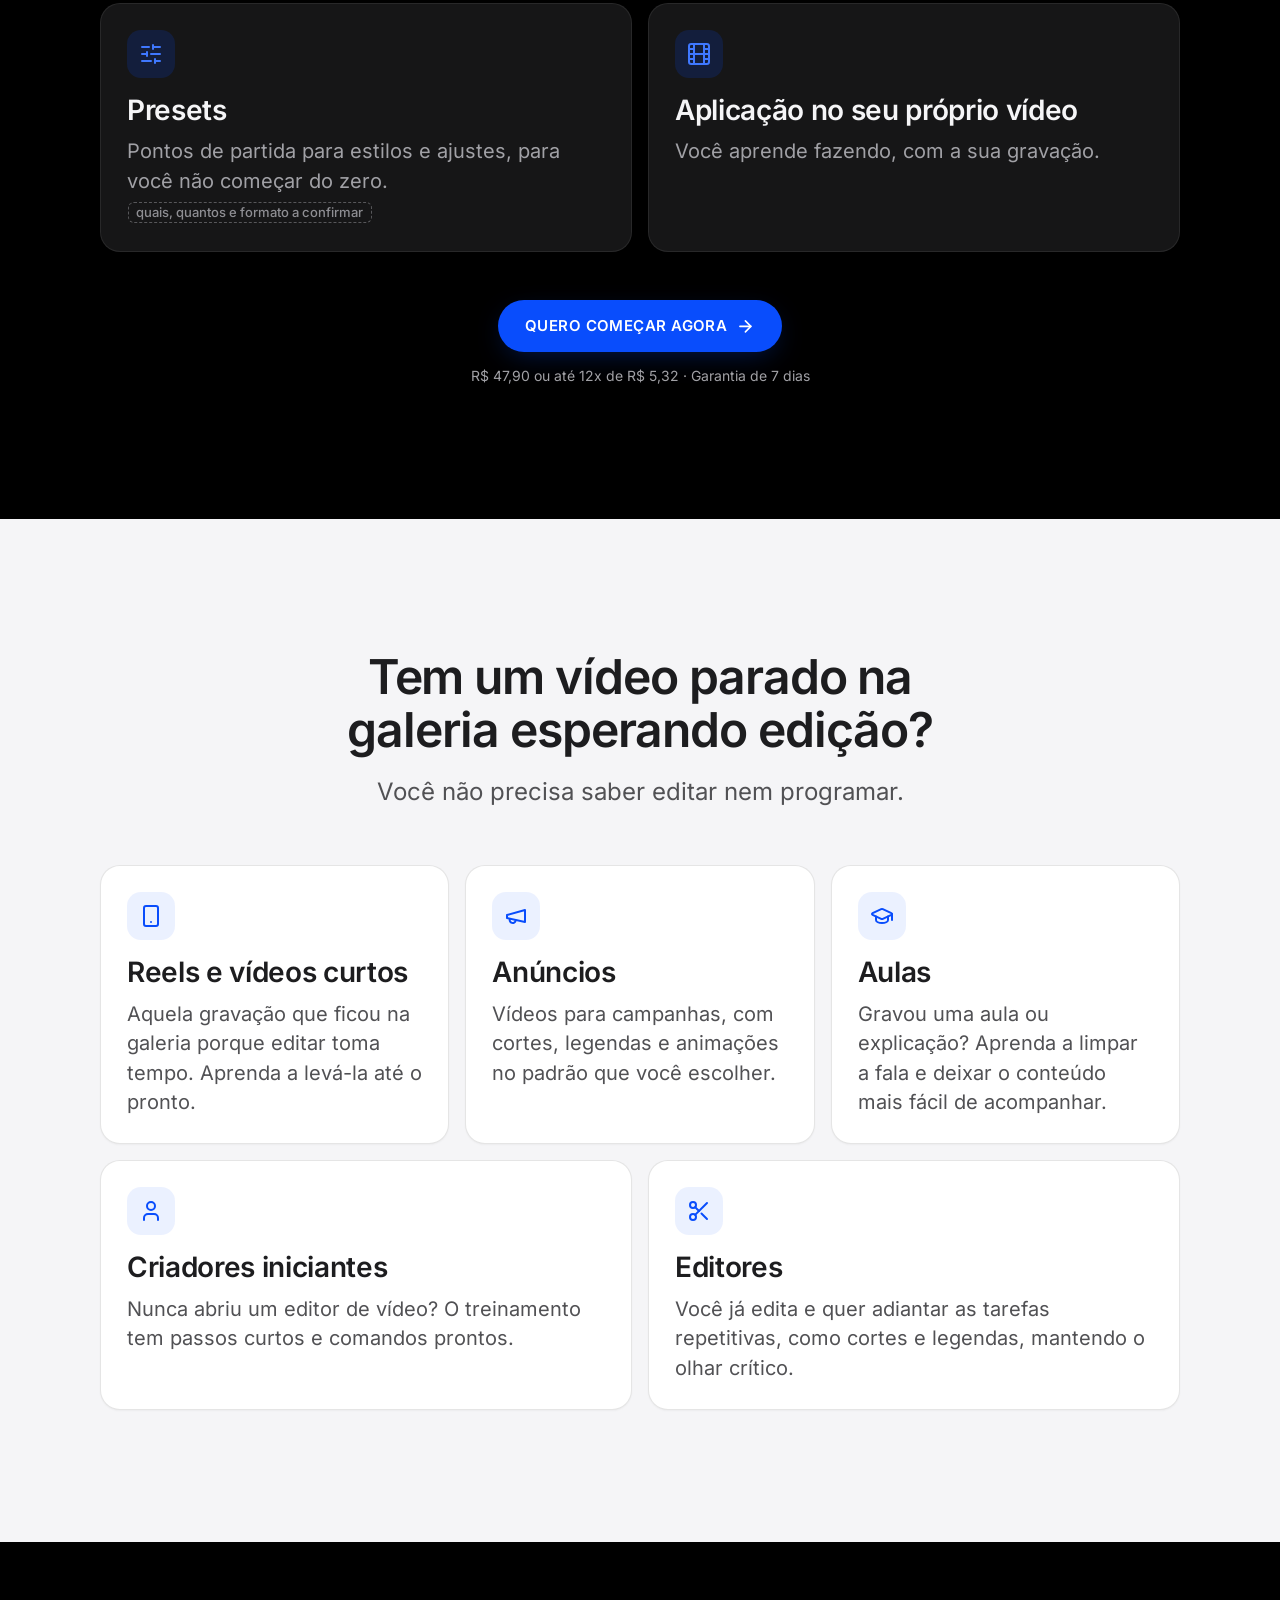
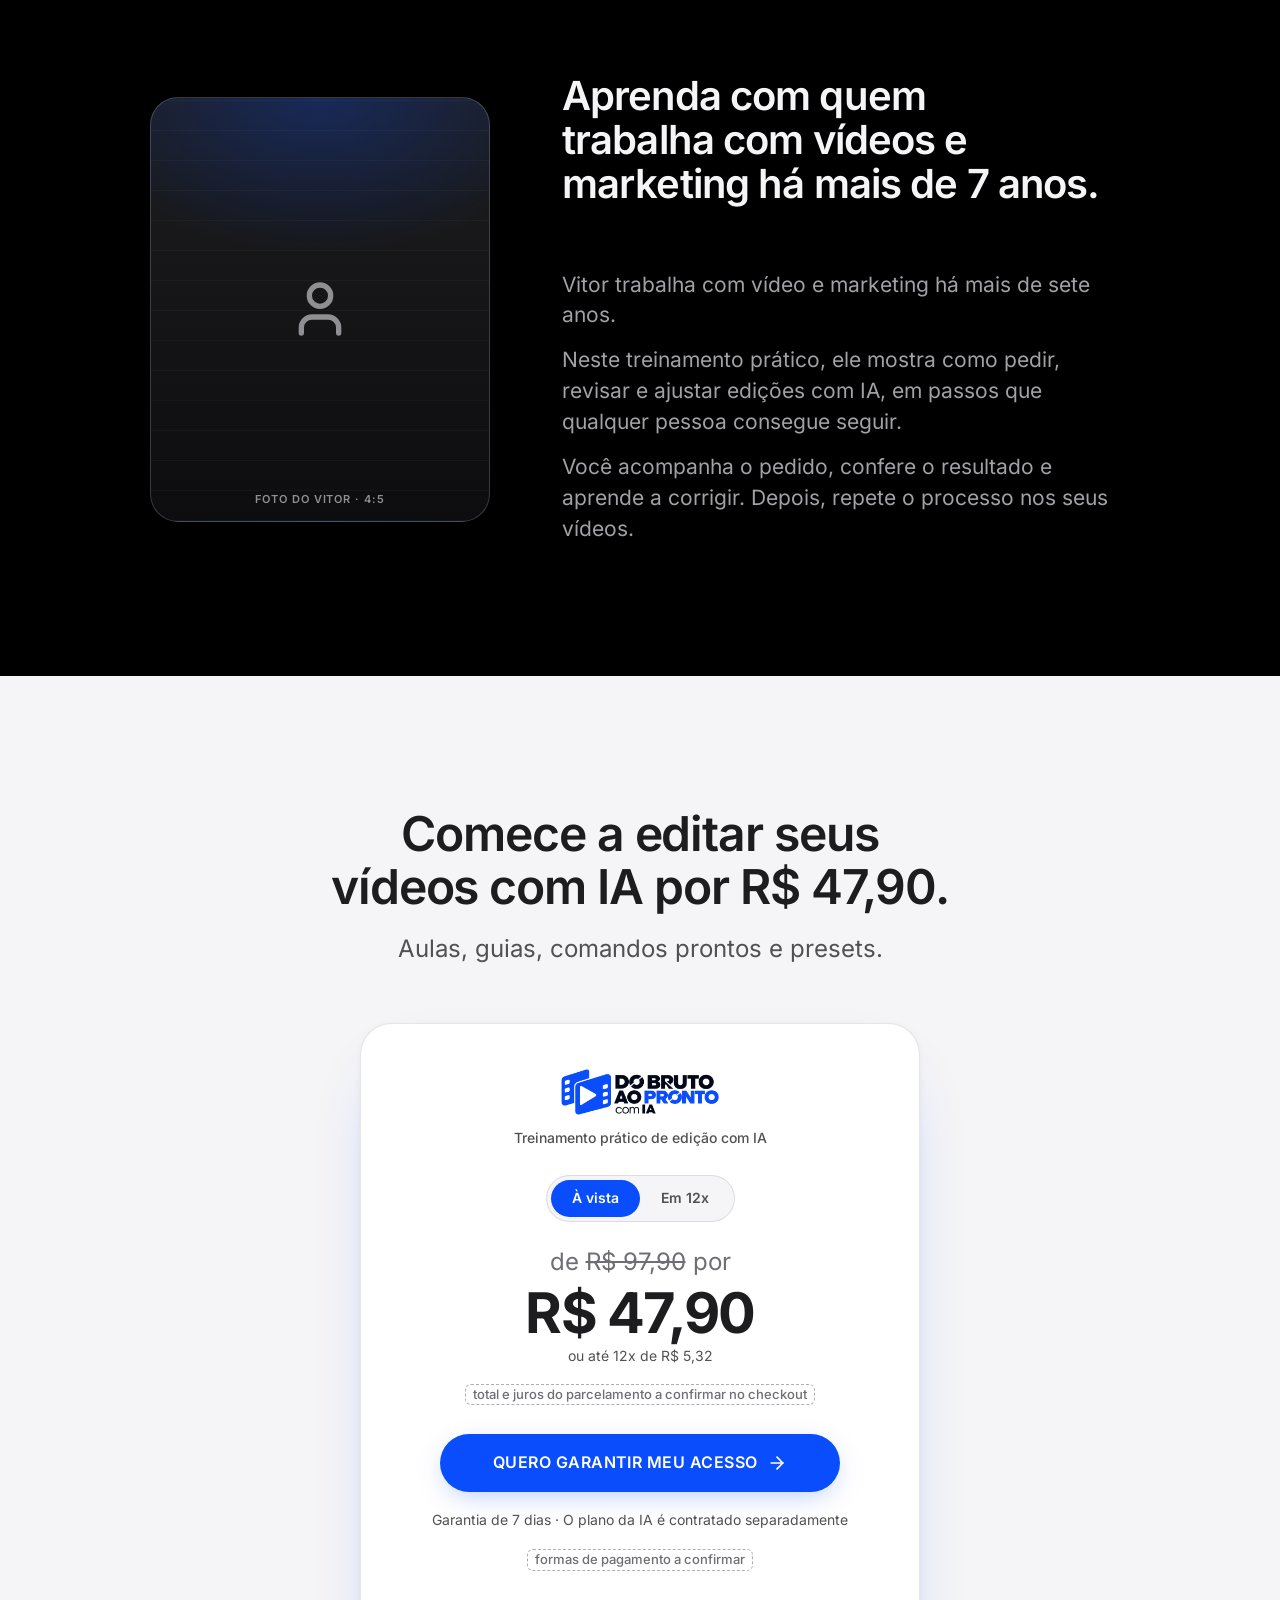
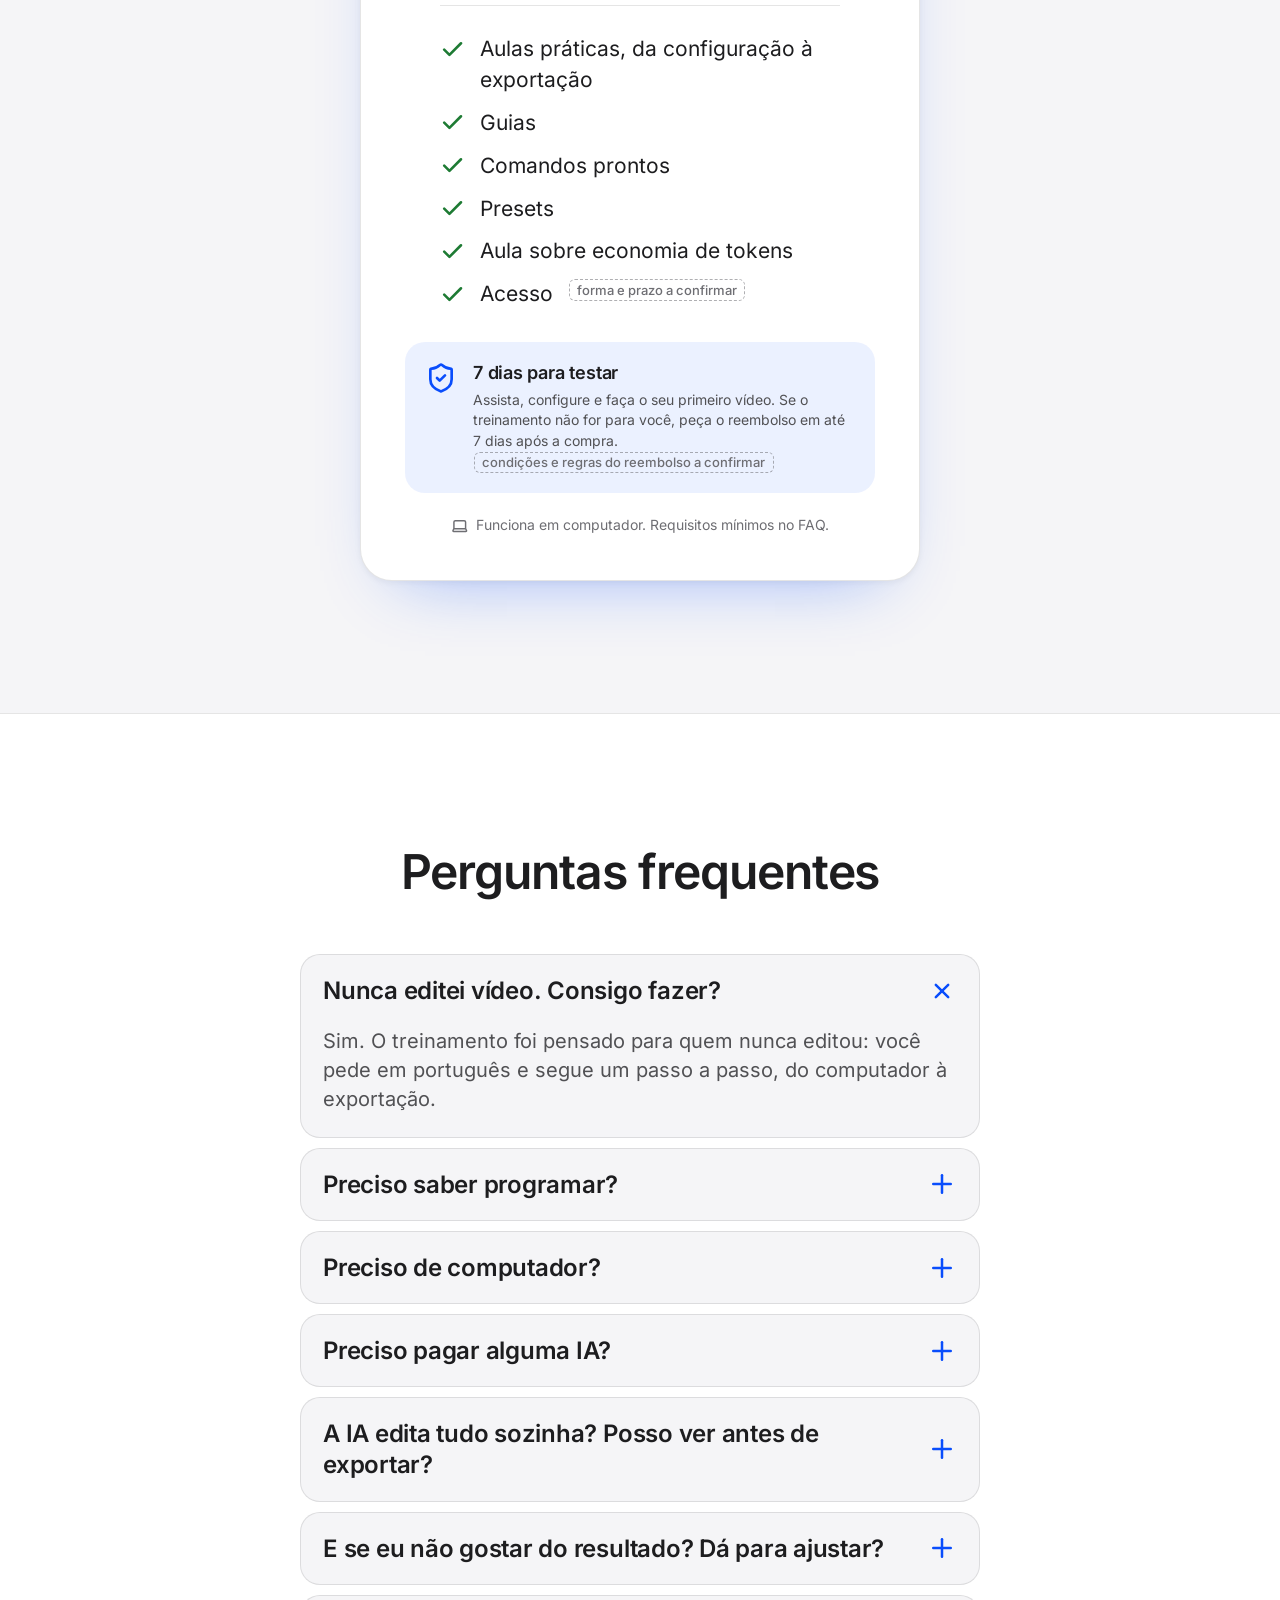
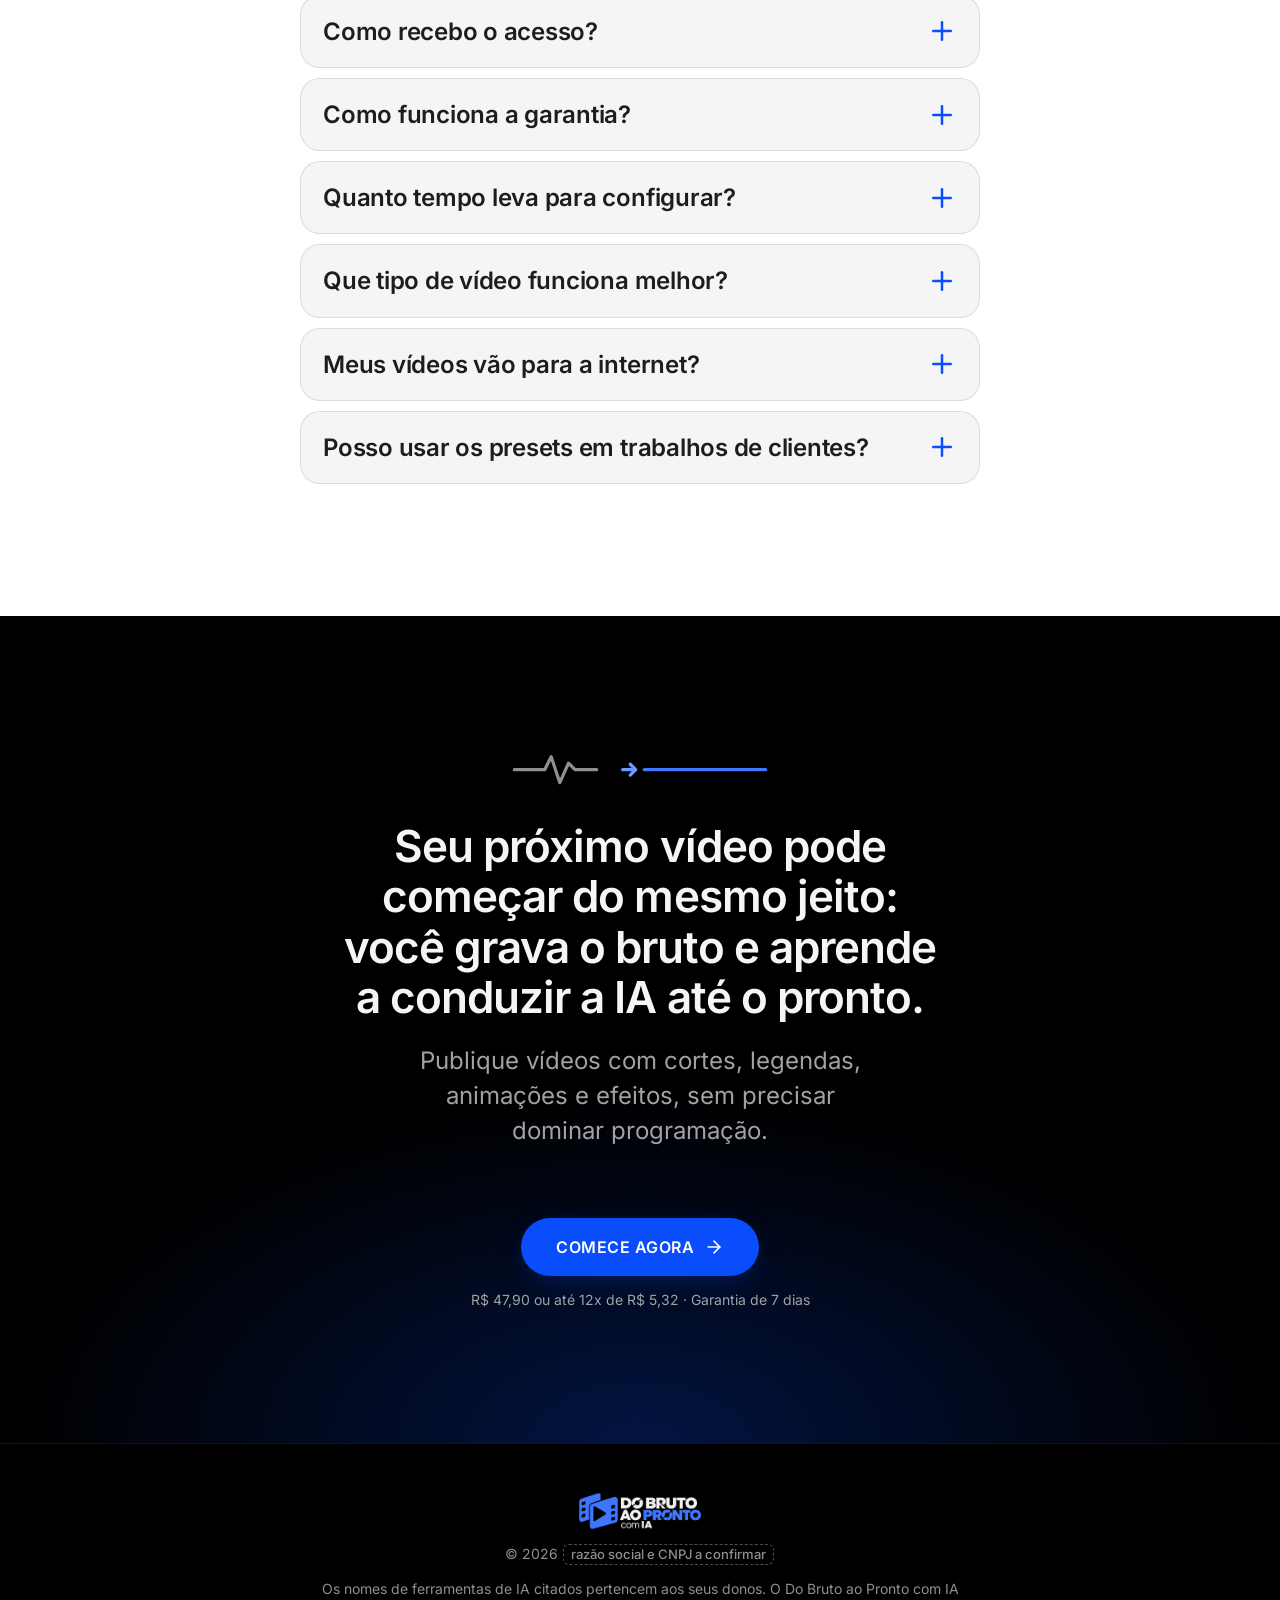
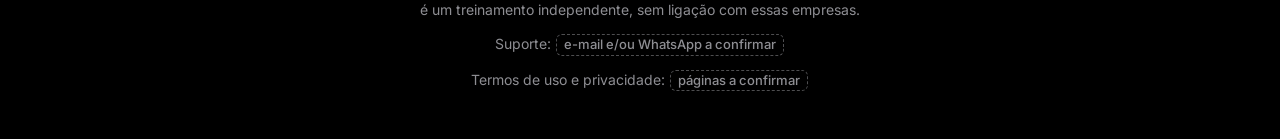
==== commit 6fe00465: "Troca a VSL da página principal para VSLPG.mp4 otimizada (720x1280, 42 MB) Remove do repositório o v" ====
--- a/index.html
+++ b/index.html
@@ -81,10 +81,10 @@
       </ul>
     </div>
 
-    <!-- ASSET: vídeo de vendas (VSL), vertical 9:16, versão otimizada (720x1280, H.264/AAC, faststart). -->
+    <!-- ASSET: vídeo de vendas (VSL), vertical 9:16, versão otimizada de VSLPG.mp4 (720x1280, H.264/AAC, faststart). -->
     <div class="hero-video" data-rv>
-      <video id="vsl" controls playsinline preload="metadata" poster="assets/videos/vsl-poster.jpg" aria-label="Vídeo de vendas">
-        <source src="assets/videos/vsl-720p.mp4" type="video/mp4">
+      <video id="vsl" controls playsinline preload="metadata" poster="assets/videos/vslpg-poster.jpg" aria-label="Vídeo de vendas">
+        <source src="assets/videos/vslpg-720p.mp4" type="video/mp4">
       </video>
     </div>
 
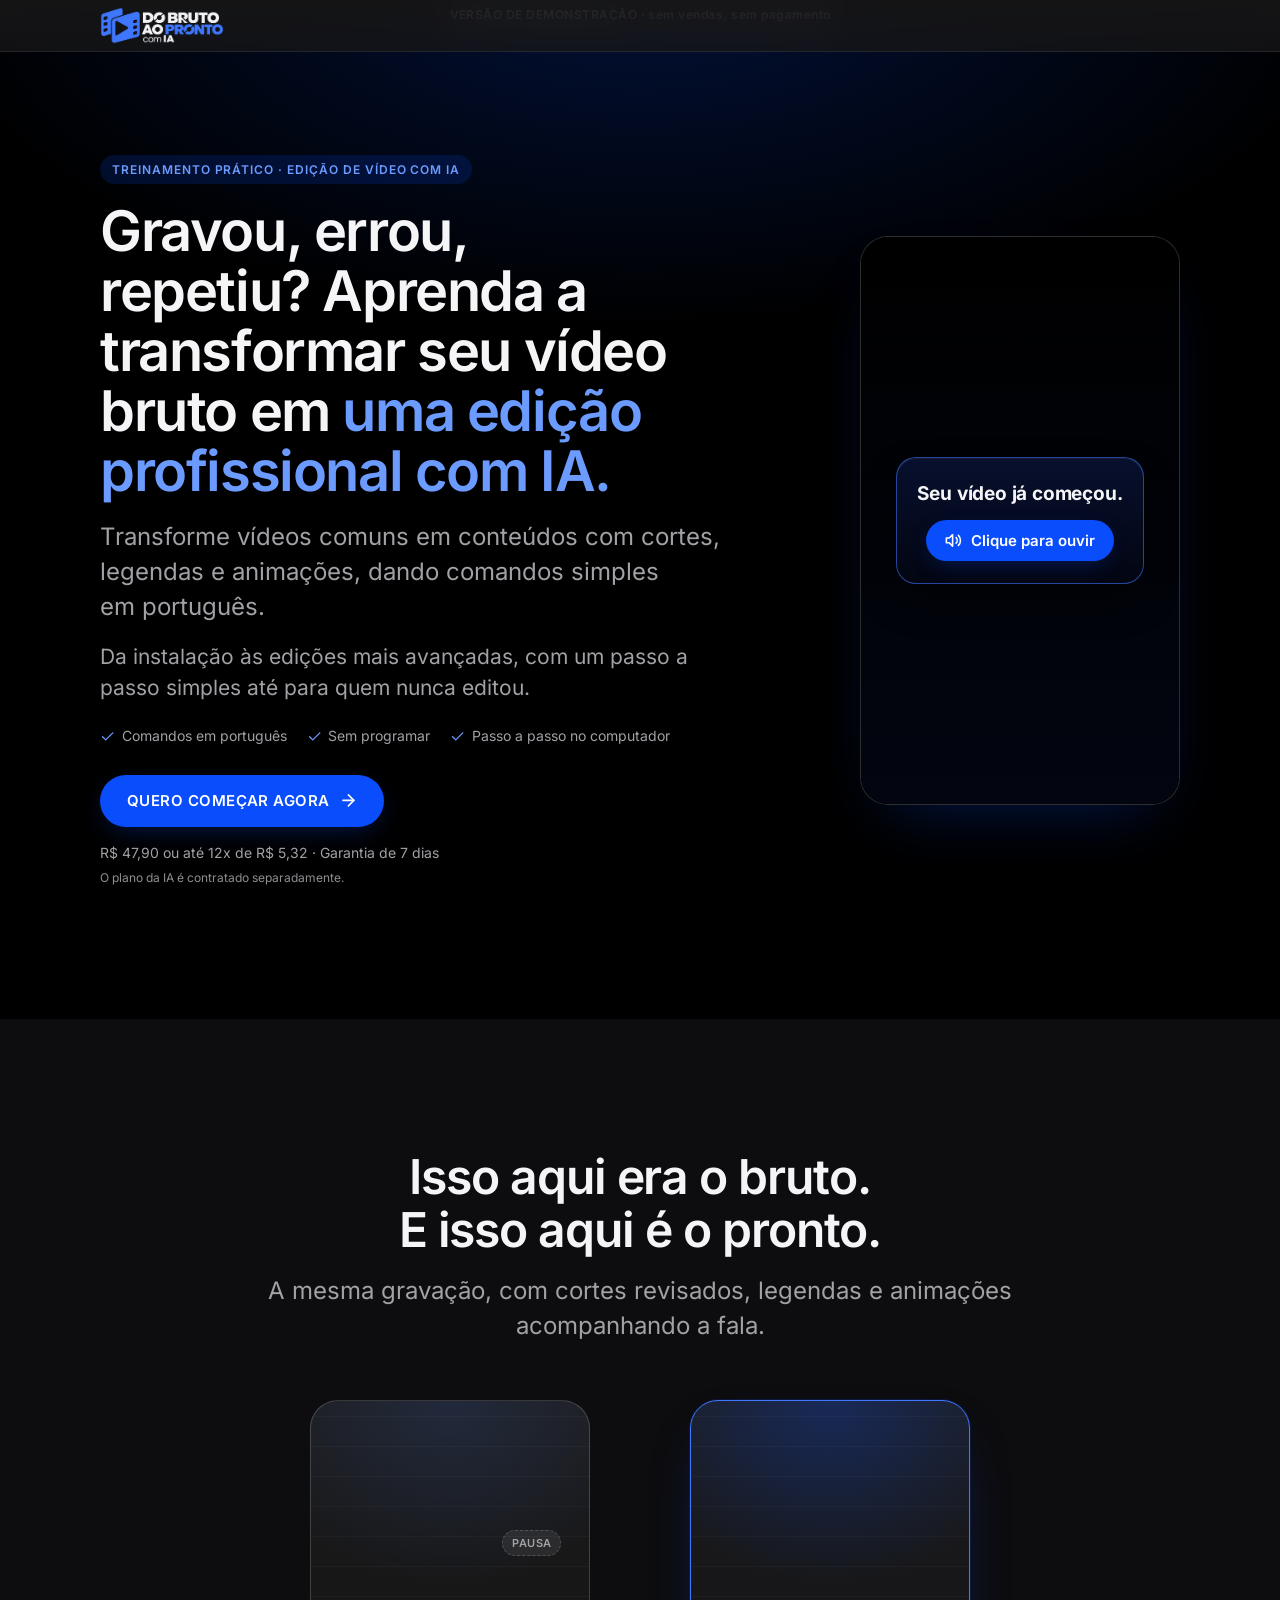
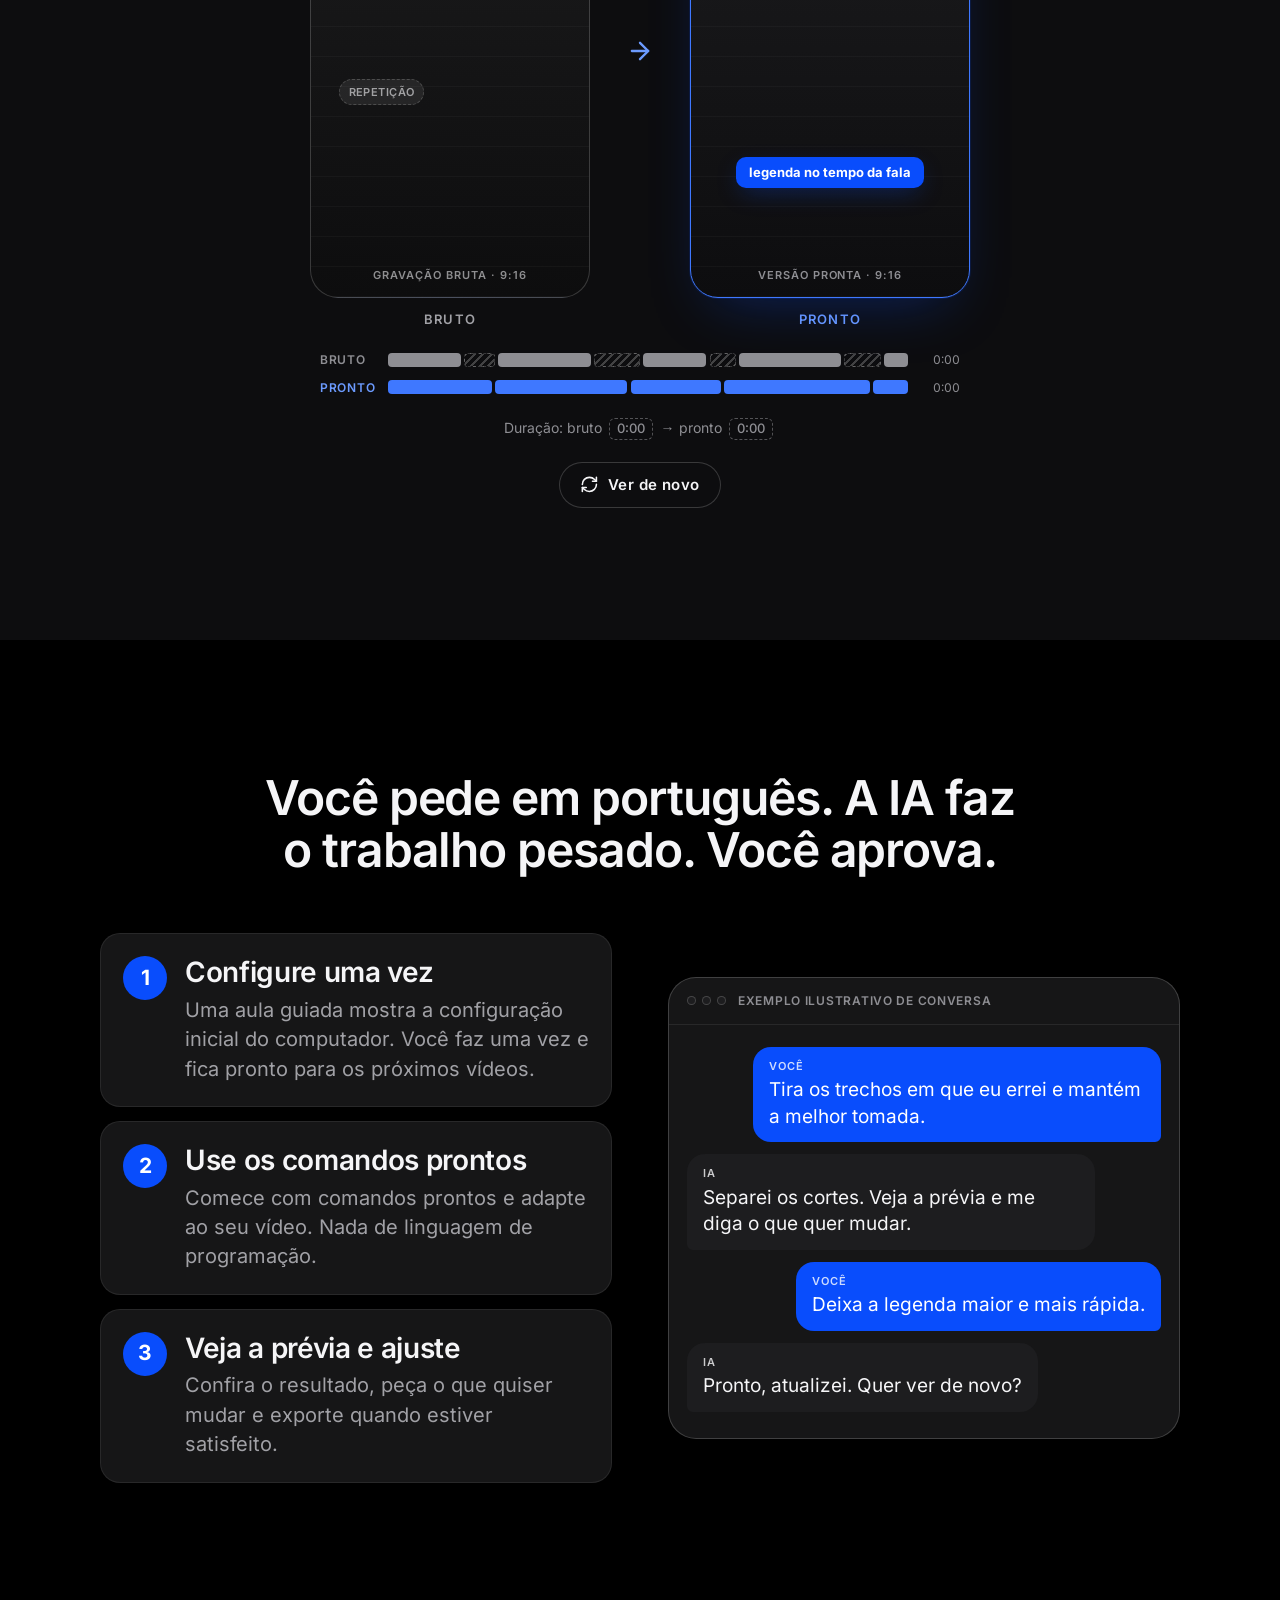
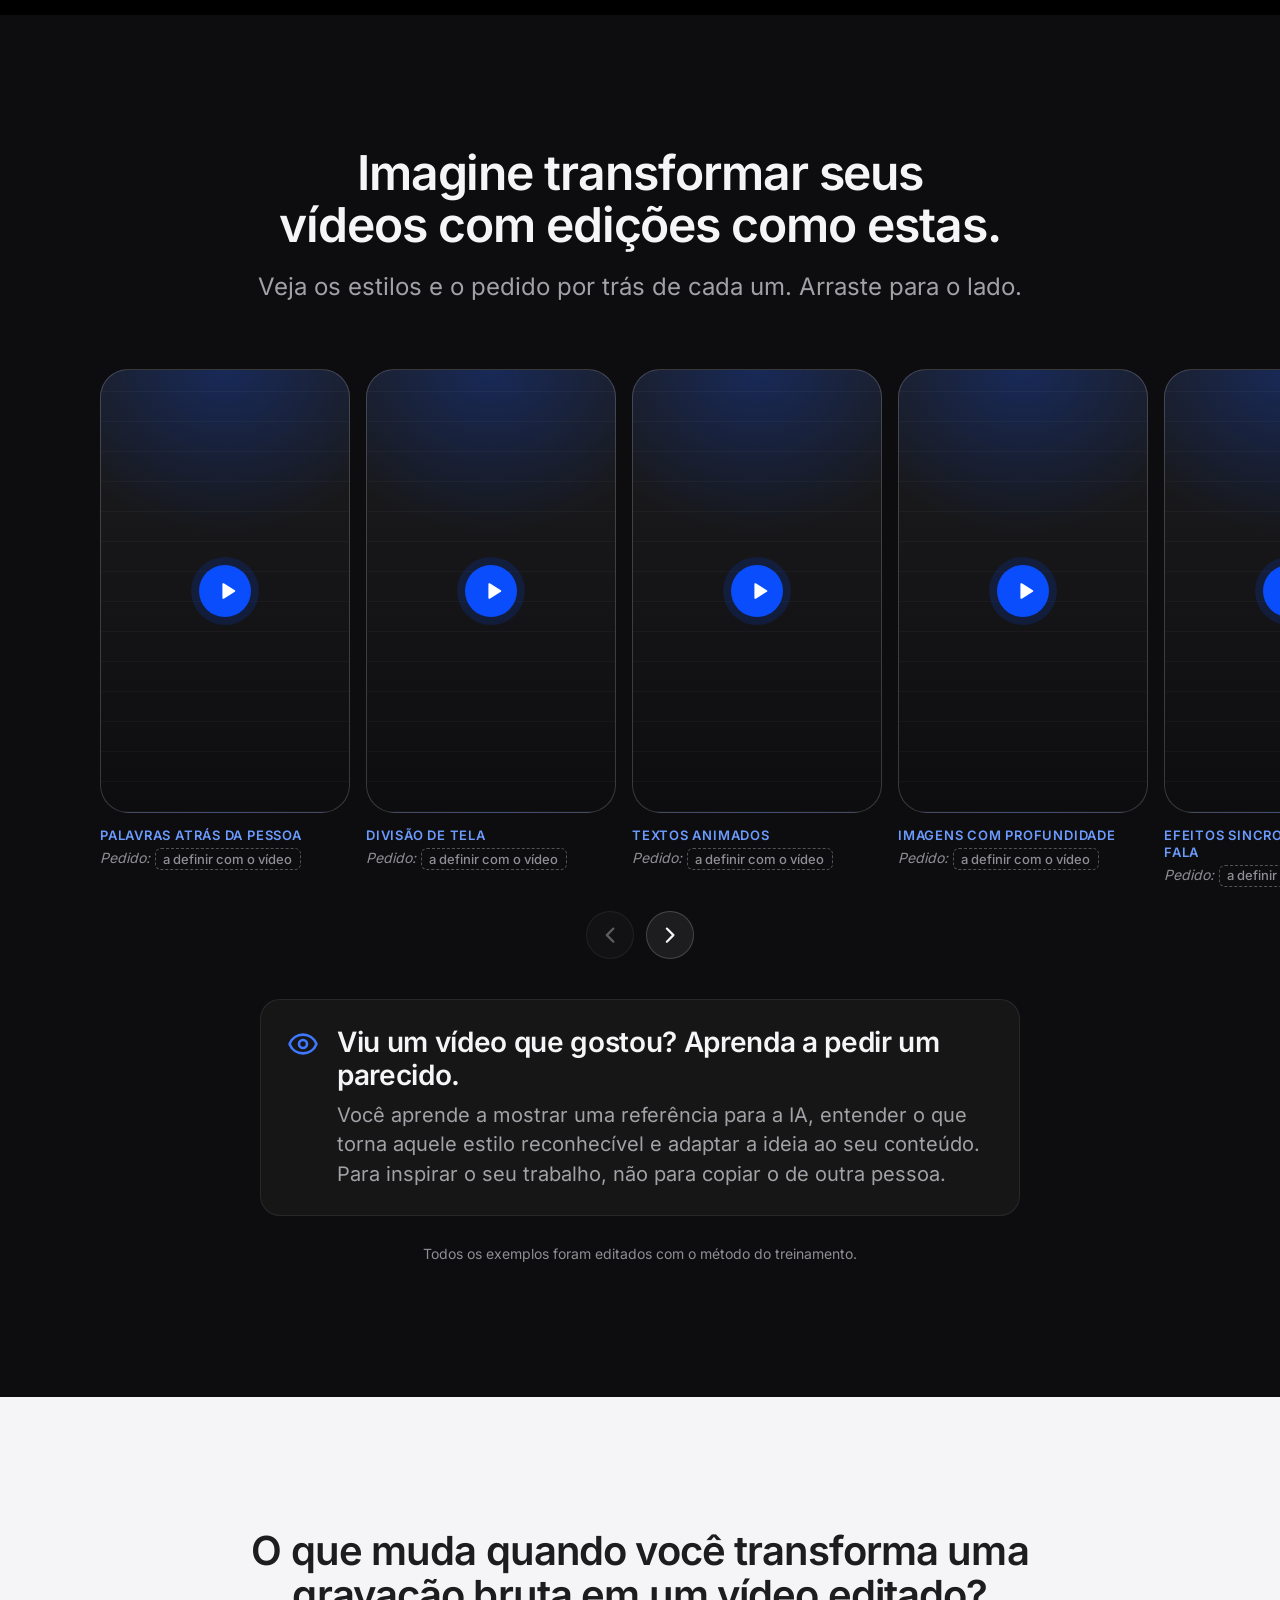
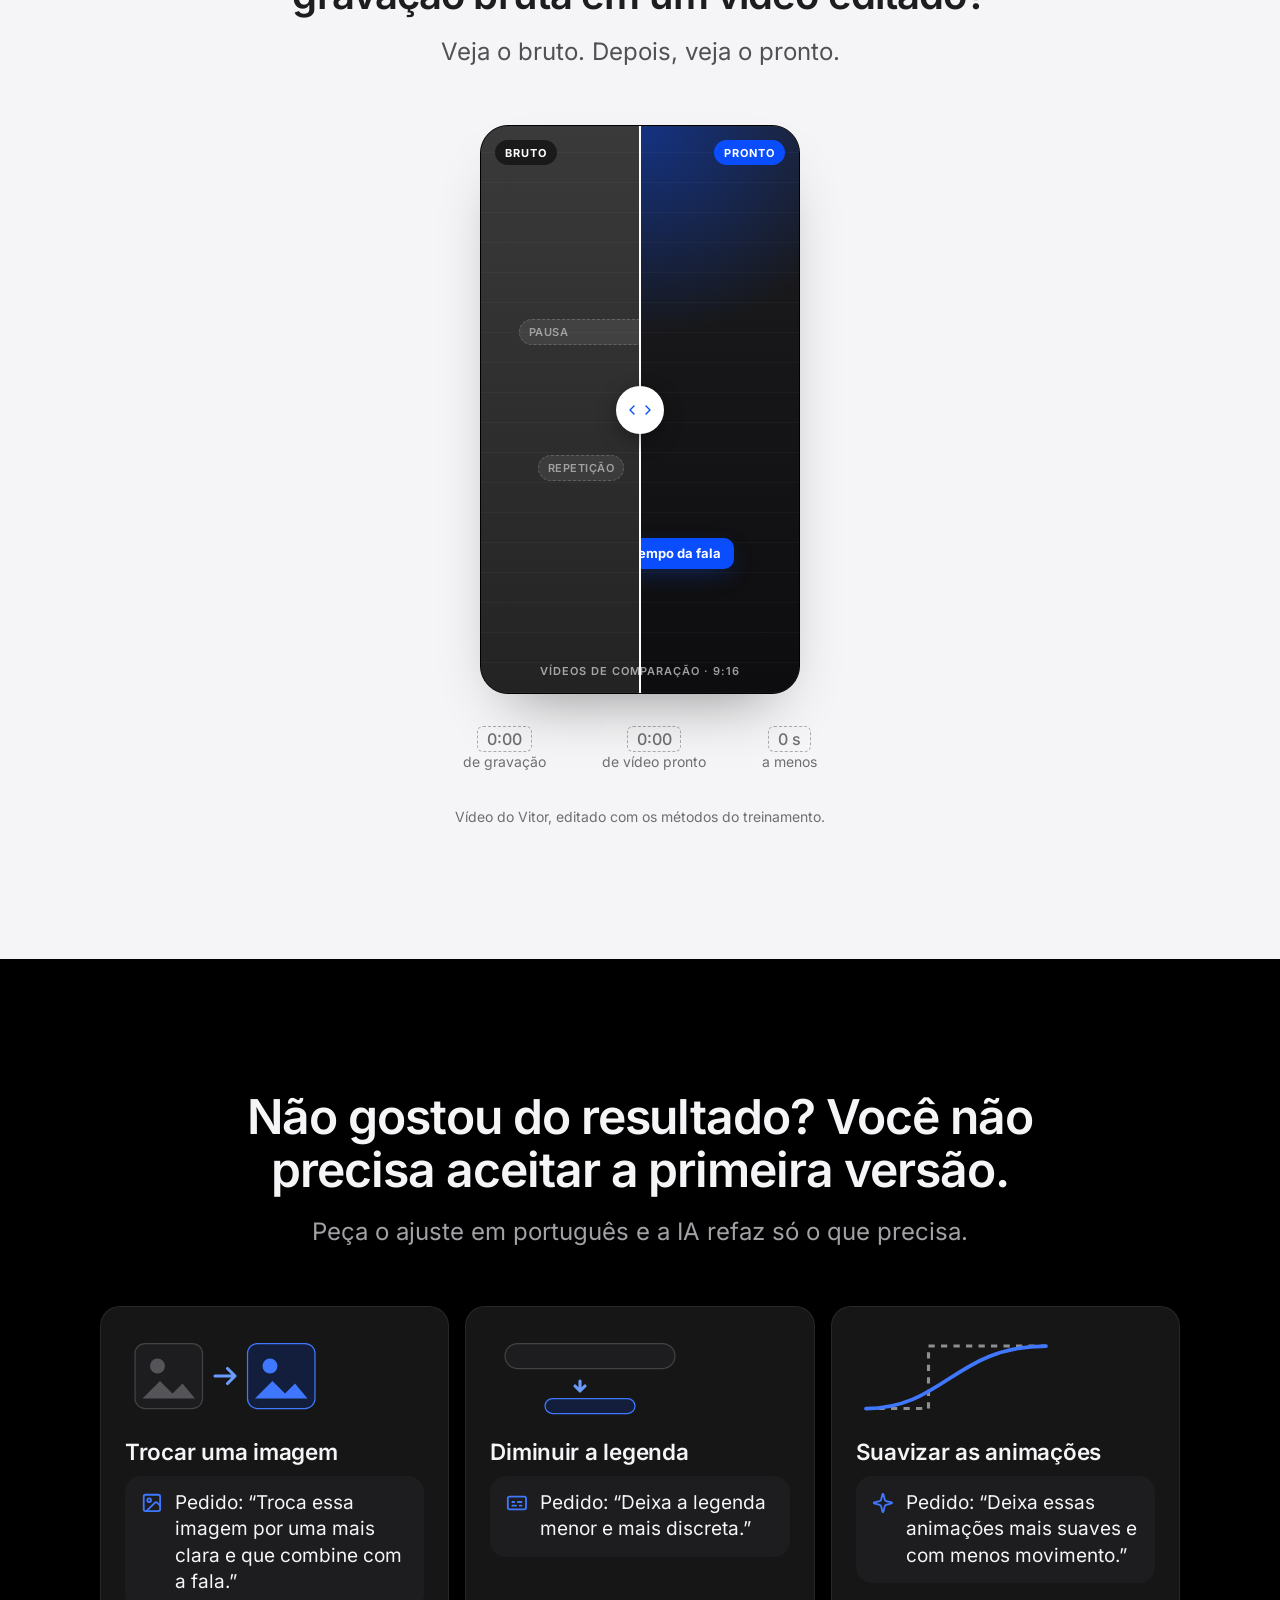
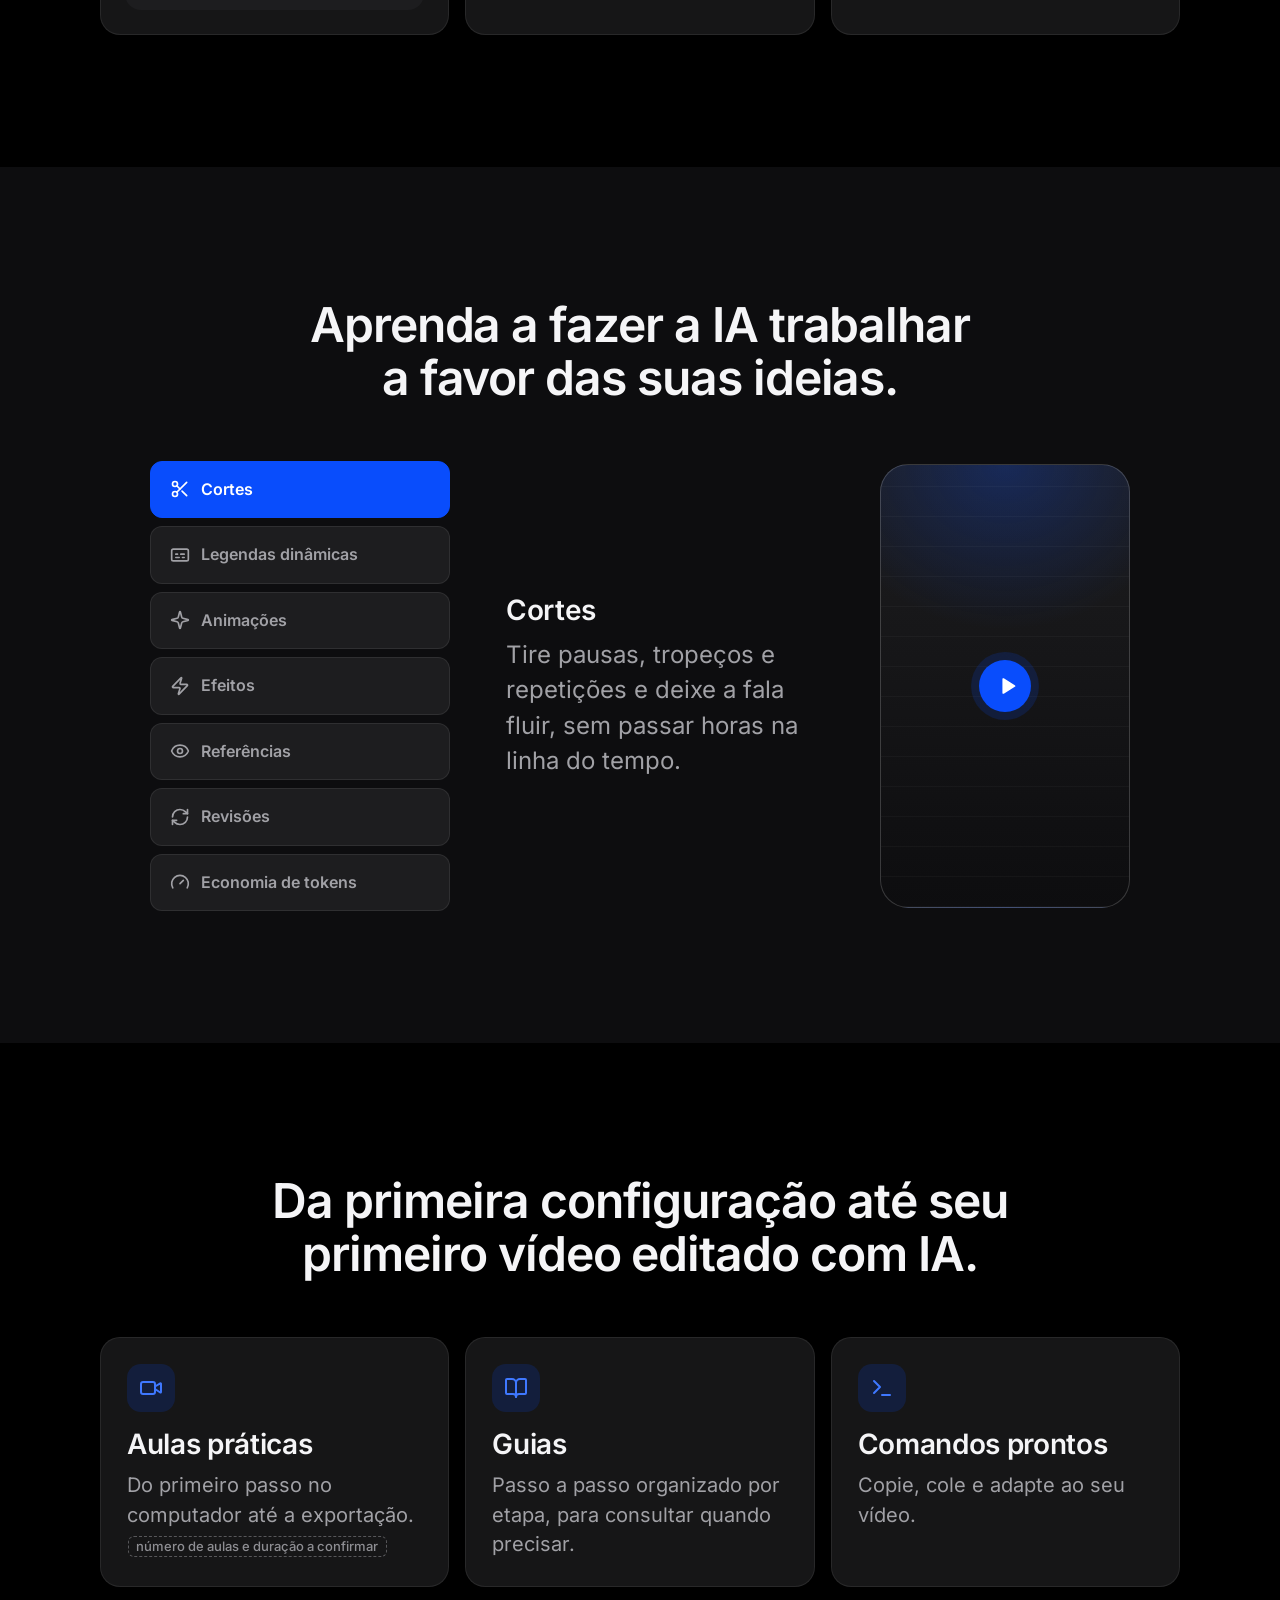
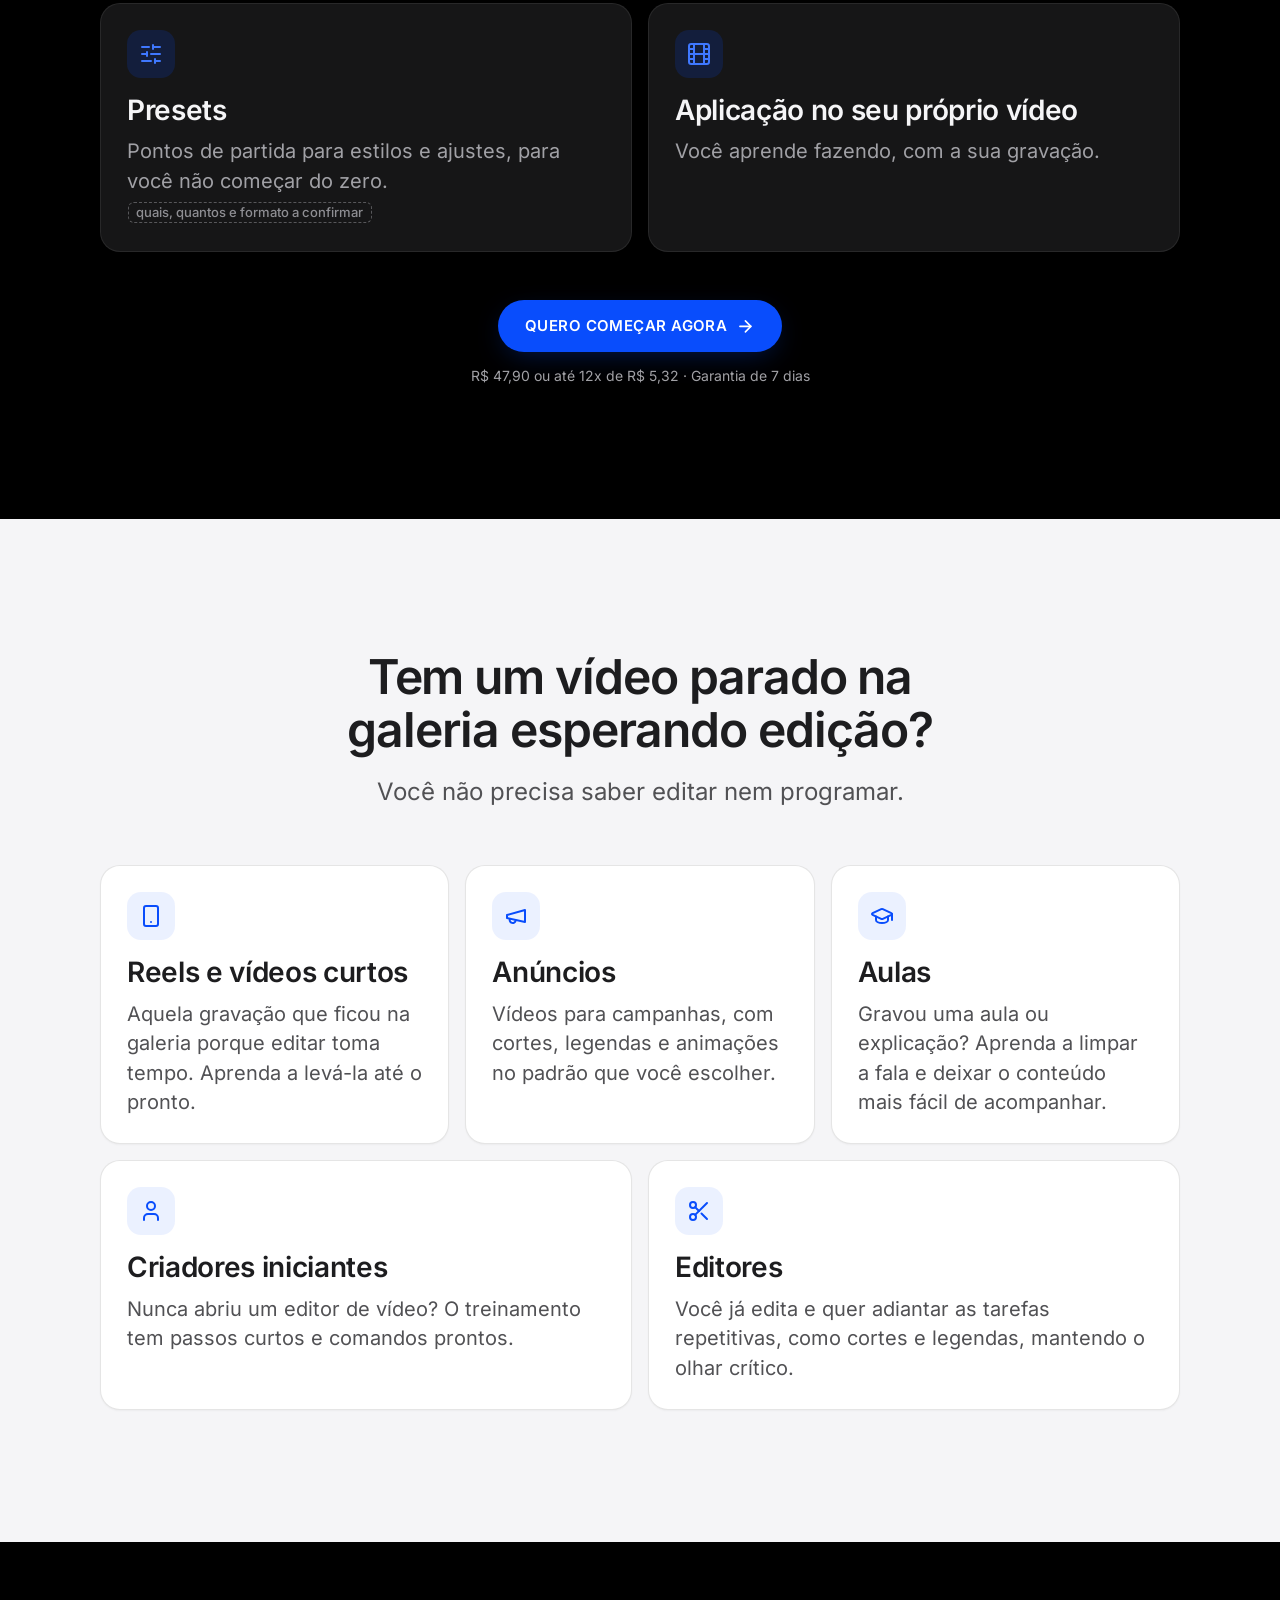
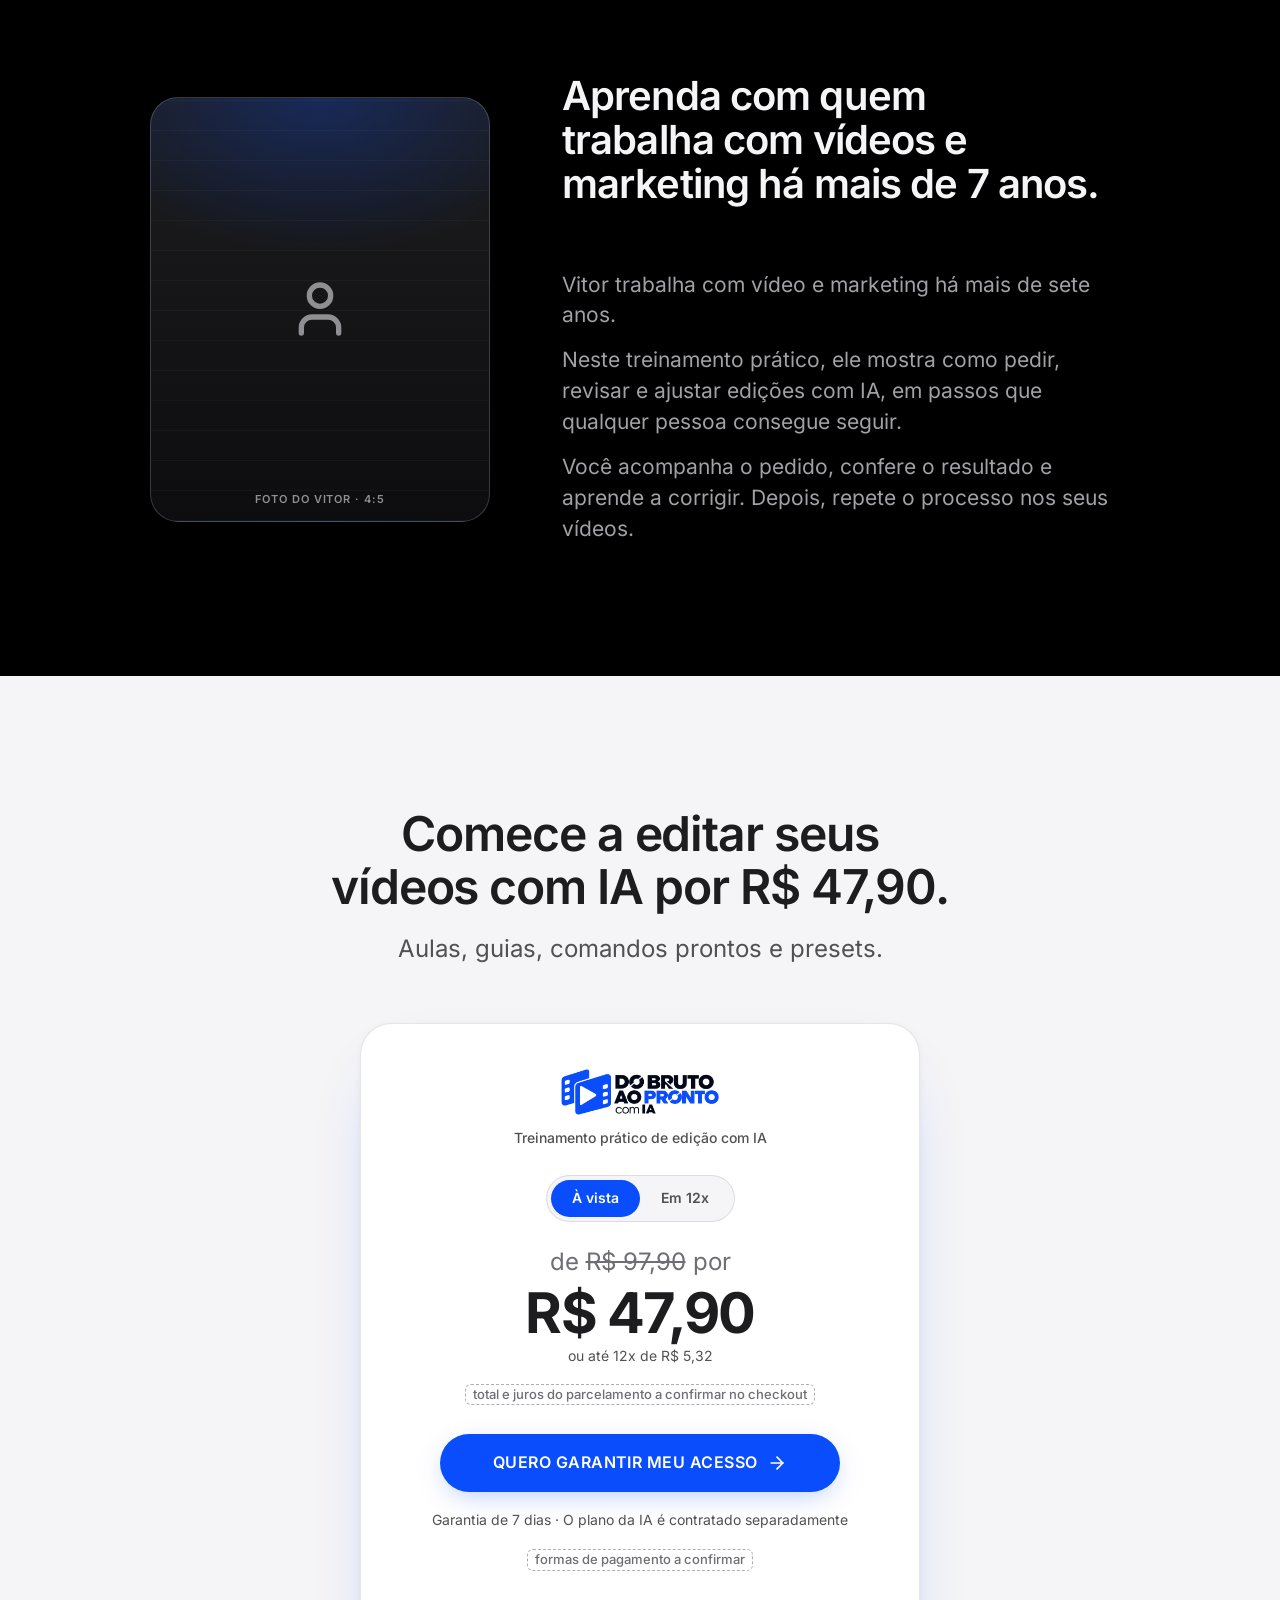
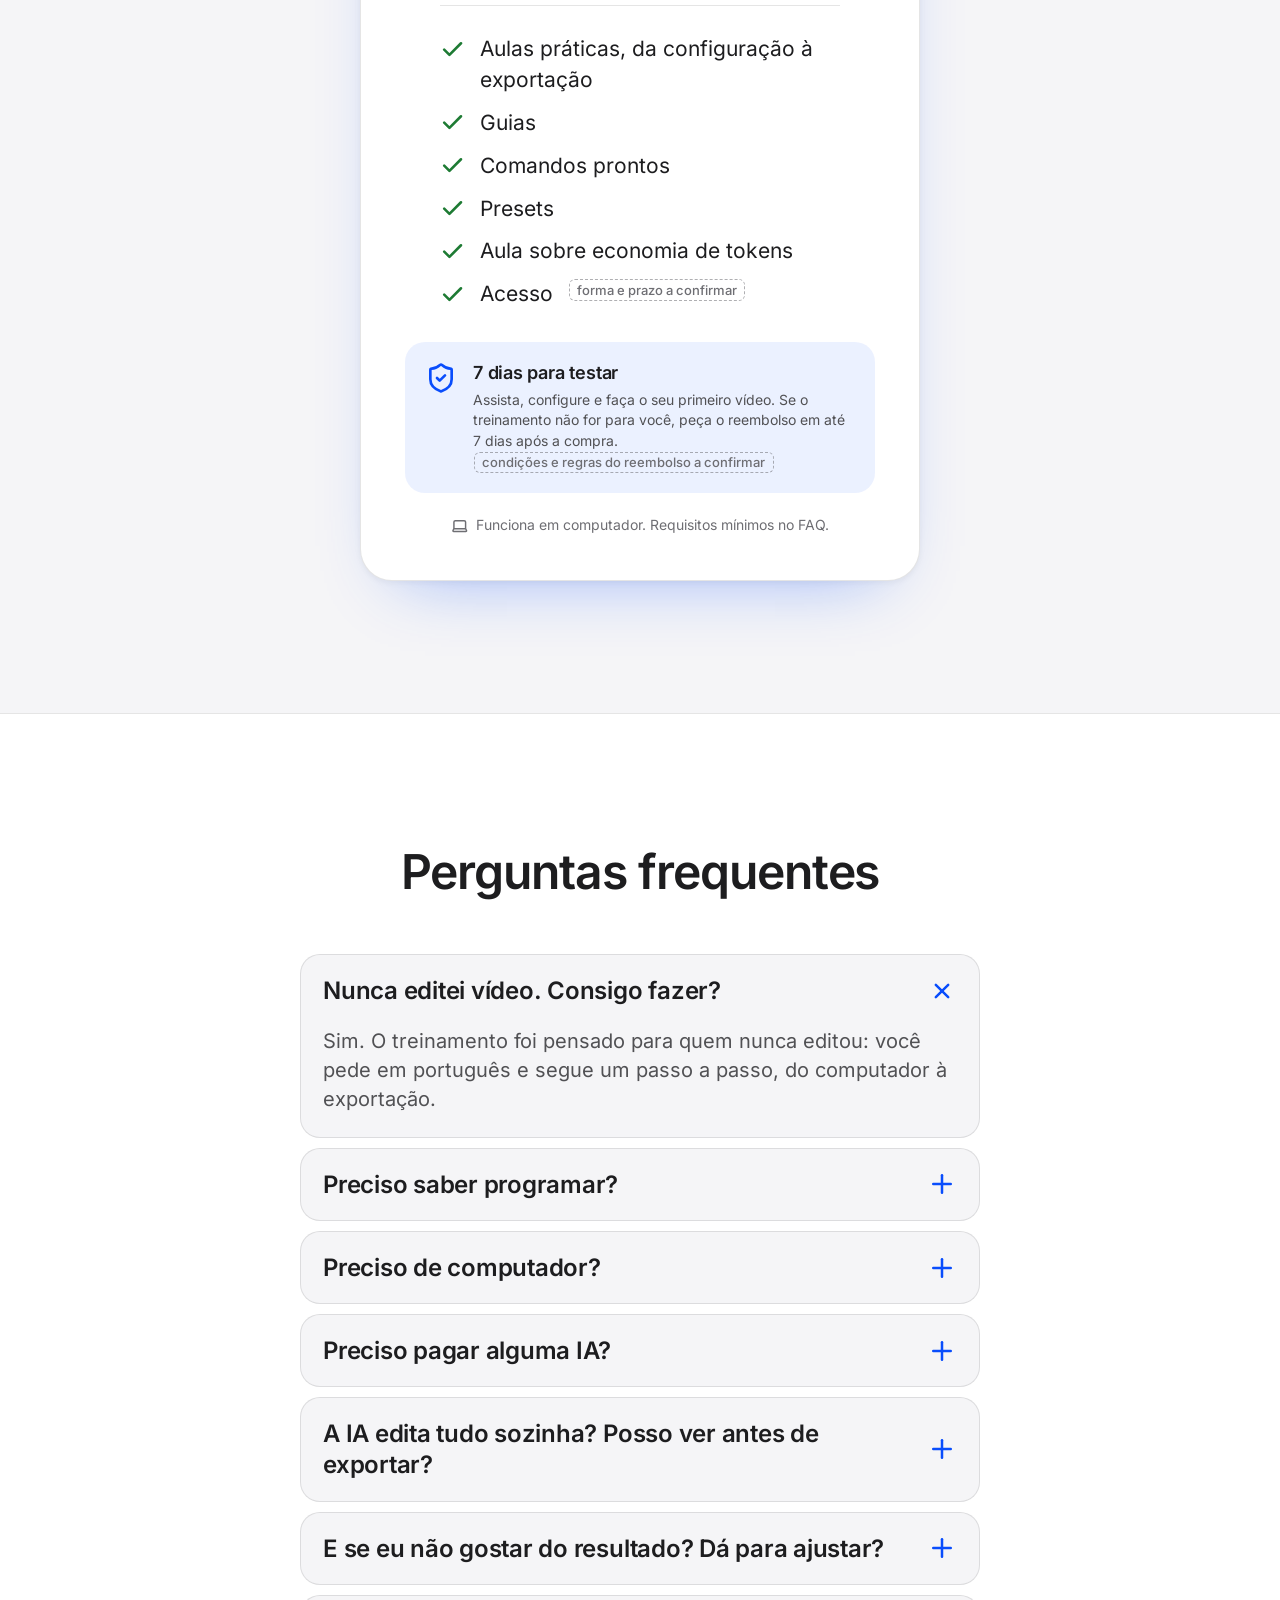
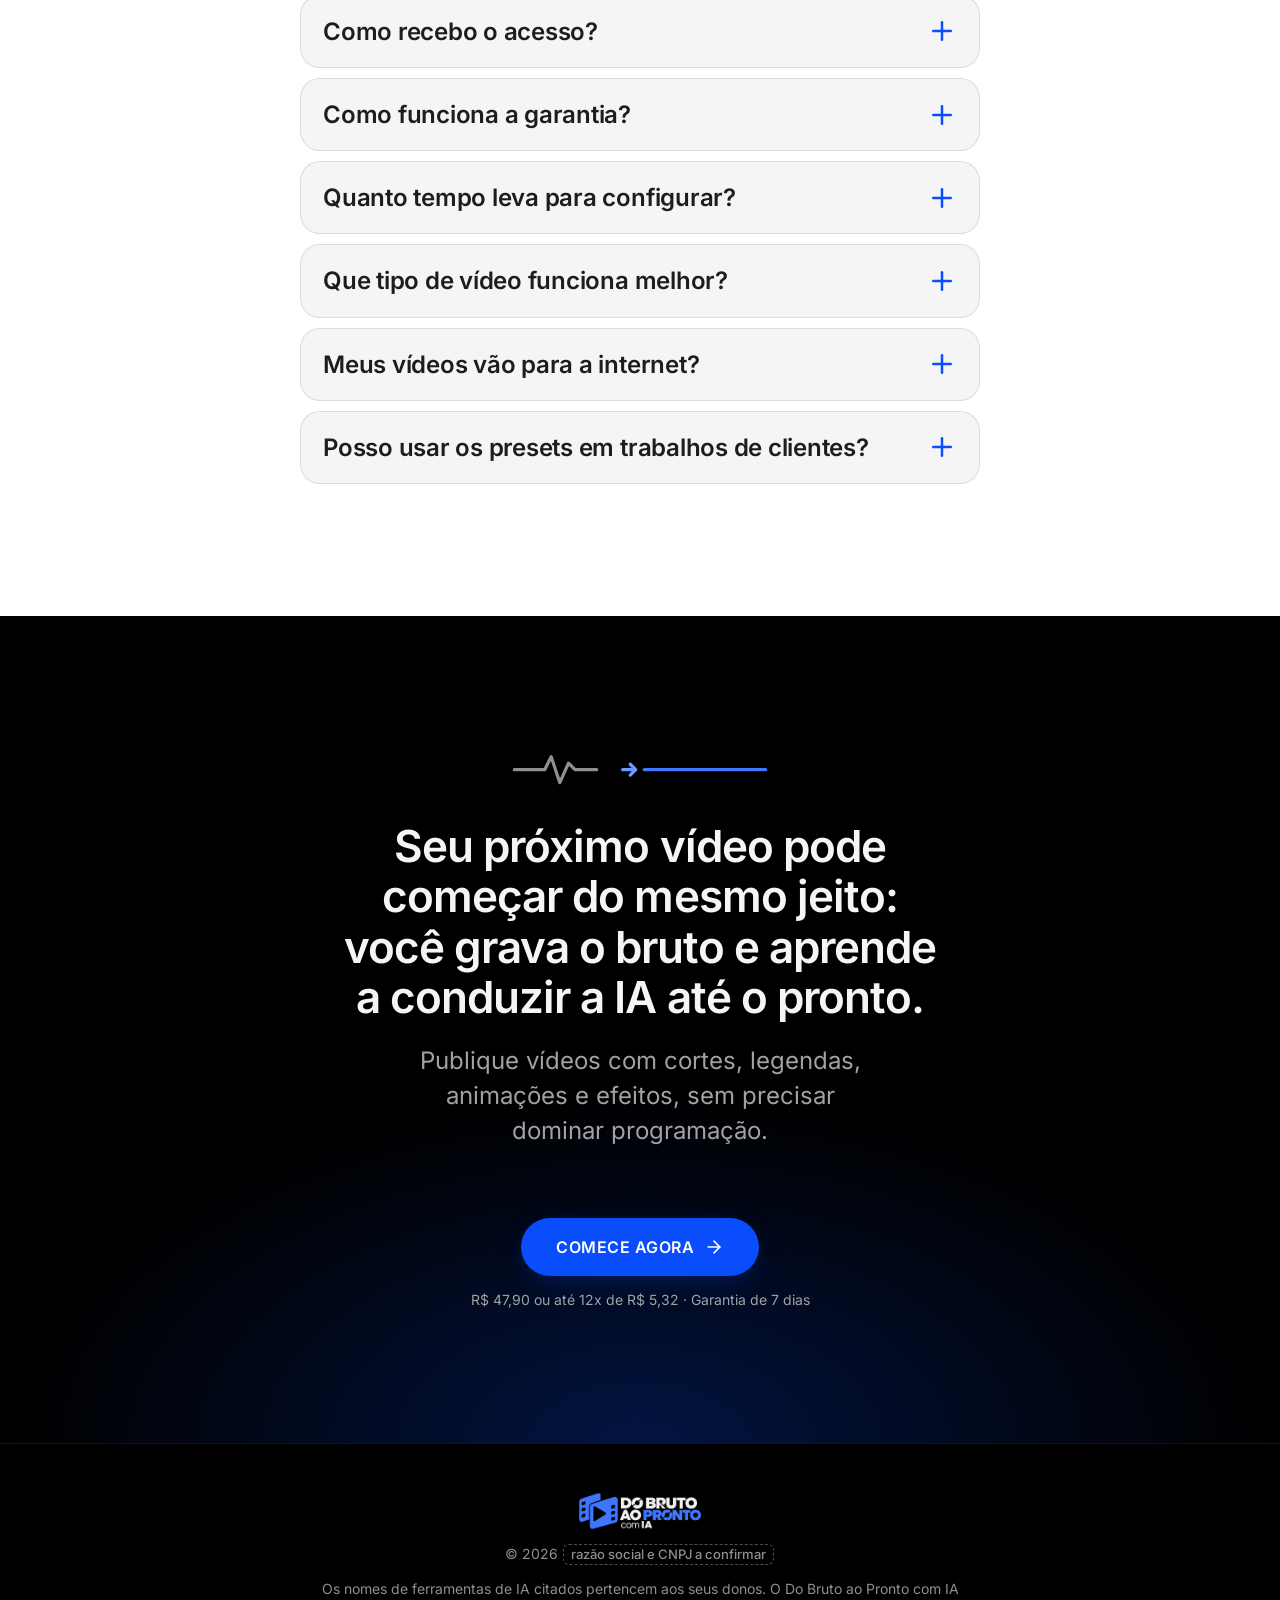
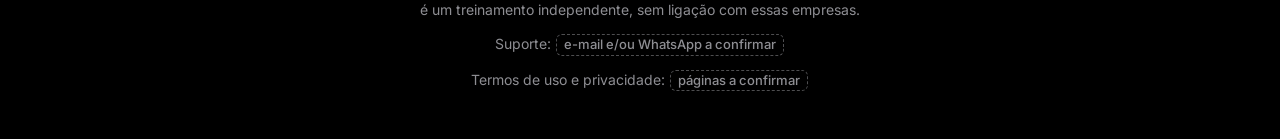
==== commit 4002db7c: "VSL da página principal via Mux (HLS) com player personalizado Autoplay mudo com sobreposição, 1º cl" ====
--- a/index.html
+++ b/index.html
@@ -15,12 +15,16 @@
 <link rel="icon" href="assets/brand/favicon.ico" sizes="48x48">
 <link rel="icon" type="image/png" sizes="32x32" href="assets/brand/favicon-32.png">
 <link rel="apple-touch-icon" href="assets/brand/apple-touch-icon.png">
+<link rel="preconnect" href="https://stream.mux.com" crossorigin>
+<link rel="preconnect" href="https://image.mux.com">
 <link rel="preload" href="assets/fonts/inter-var-latin.woff2" as="font" type="font/woff2" crossorigin>
 <link rel="stylesheet" href="css/tokens.css">
 <link rel="stylesheet" href="css/pagina.css">
+<link rel="stylesheet" href="css/vsl.css">
 <script>document.documentElement.classList.add('js')</script>
 <script src="js/preview.js" defer></script>
 <script src="js/pagina.js" defer></script>
+<script src="js/vsl.js" defer></script>
 </head>
 <body>
 
@@ -33,6 +37,7 @@
     <symbol id="i-esq" viewBox="0 0 24 24"><path d="m15 18-6-6 6-6"/></symbol>
     <symbol id="i-dir" viewBox="0 0 24 24"><path d="m9 18 6-6-6-6"/></symbol>
     <symbol id="i-baixo" viewBox="0 0 24 24"><path d="m6 9 6 6 6-6"/></symbol>
+    <symbol id="i-som" viewBox="0 0 24 24"><path d="M11 4.7 6.7 9H3v6h3.7l4.3 4.3z"/><path d="M15.5 8.5a5 5 0 0 1 0 7"/><path d="M18.4 5.6a9 9 0 0 1 0 12.8"/></symbol>
     <symbol id="i-play" viewBox="0 0 24 24"><path d="M7 4.5v15a1 1 0 0 0 1.52.85l12-7.5a1 1 0 0 0 0-1.7l-12-7.5A1 1 0 0 0 7 4.5z" fill="currentColor" stroke="none"/></symbol>
     <symbol id="i-tesoura" viewBox="0 0 24 24"><circle cx="6" cy="6" r="3"/><circle cx="6" cy="18" r="3"/><path d="M20 4 8.12 15.88"/><path d="M14.47 14.48 20 20"/><path d="M8.12 8.12 12 12"/></symbol>
     <symbol id="i-legenda" viewBox="0 0 24 24"><rect x="2" y="5" width="20" height="14" rx="2"/><path d="M7 15h4"/><path d="M15 15h2"/><path d="M7 11h2"/><path d="M13 11h4"/></symbol>
@@ -81,11 +86,30 @@
       </ul>
     </div>
 
-    <!-- ASSET: vídeo de vendas (VSL), vertical 9:16, versão otimizada de VSLPG.mp4 (720x1280, H.264/AAC, faststart). -->
+    <!-- ASSET: vídeo de vendas (VSL), vertical 9:16, servido pelo Mux (HLS). Lógica em js/vsl.js. -->
     <div class="hero-video" data-rv>
-      <video id="vsl" controls playsinline preload="metadata" poster="assets/videos/vslpg-poster.jpg" aria-label="Vídeo de vendas">
-        <source src="assets/videos/vslpg-720p.mp4" type="video/mp4">
-      </video>
+      <div class="vsl" id="vsl" data-estado="carregando" data-mux-playback-id="FbwC7nEW00dT026nnoH8z00jKcDrMqEslcgGBuSP0002Qzio">
+        <video class="vsl-video" muted playsinline preload="auto" disablepictureinpicture disableremoteplayback controlslist="nodownload noplaybackrate noremoteplayback" tabindex="-1" aria-label="Vídeo de vendas" poster="https://image.mux.com/FbwC7nEW00dT026nnoH8z00jKcDrMqEslcgGBuSP0002Qzio/thumbnail.webp?time=0&amp;width=640"></video>
+        <button type="button" class="vsl-ouvir">
+          <span class="vsl-cartao">
+            <span class="vsl-t-mudo">
+              <span class="vsl-tit">Seu vídeo já começou.</span>
+              <span class="vsl-acao"><svg class="ic" aria-hidden="true"><use href="#i-som"/></svg>Clique para ouvir</span>
+            </span>
+            <span class="vsl-t-bloq">
+              <span class="vsl-tit">Seu vídeo está pronto.</span>
+              <span class="vsl-acao"><svg class="ic" aria-hidden="true"><use href="#i-play"/></svg>Clique para assistir</span>
+            </span>
+          </span>
+        </button>
+        <button type="button" class="vsl-alvo" aria-label="Pausar vídeo" hidden></button>
+        <span class="vsl-ic" aria-hidden="true"><svg class="ic"><use href="#i-play"/></svg></span>
+        <div class="vsl-barra" aria-hidden="true"><i></i></div>
+        <div class="vsl-erro" role="alert" hidden>
+          <p>Não foi possível carregar o vídeo.</p>
+          <button type="button">Tentar novamente</button>
+        </div>
+      </div>
     </div>
 
     <div class="hero-cta" data-rv>
--- a/css/pagina.css
+++ b/css/pagina.css
@@ -161,7 +161,6 @@
 .selos li { display: inline-flex; align-items: center; gap: .45em; }
 .selos .ic { width: 1.1em; height: 1.1em; color: var(--azul-texto-escuro); }
 .hero-video { width: min(100%, 300px); }
-.hero-video video { display: block; width: 100%; aspect-ratio: 9 / 16; border-radius: var(--r-quadro); background: #000; object-fit: cover; }
 .hero-cta { text-align: center; }
 .hero-cta .nota-preco { margin-top: 16px; }
 
--- a/css/vsl.css
+++ b/css/vsl.css
@@ -0,0 +1,99 @@
+/* Player da VSL (Mux · HLS). Mesmo quadro 9:16 do placeholder: borda, raio e proporção idênticos. */
+.vsl {
+  --vsl-marinho: #050b1f;
+  position: relative; width: 100%; aspect-ratio: 9 / 16; overflow: hidden; isolation: isolate;
+  border-radius: var(--r-quadro); border: 1px solid var(--borda-2); background: #000;
+  box-shadow: 0 28px 64px -32px var(--azul-brilho);
+  -webkit-tap-highlight-color: transparent;
+}
+.vsl-video {
+  position: absolute; inset: 0; width: 100%; height: 100%; display: block; object-fit: cover; background: #000;
+  pointer-events: none; /* o clique vai para o botão de cima, nunca para o <video> */
+}
+.vsl-video::-webkit-media-controls { display: none !important; }
+.vsl-video::-webkit-media-controls-enclosure { display: none !important; }
+
+/* Botões que cobrem o quadro */
+.vsl-alvo, .vsl-ouvir {
+  position: absolute; inset: 0; width: 100%; height: 100%; margin: 0; padding: 0; border: 0; border-radius: inherit;
+  background: none; color: inherit; font: inherit; cursor: pointer; appearance: none; -webkit-appearance: none;
+}
+.vsl-alvo:focus-visible, .vsl-ouvir:focus-visible { outline: 3px solid var(--foco); outline-offset: -3px; }
+
+/* Ícone de pausa/continuar: aparece no centro só quando o vídeo está pausado */
+.vsl-ic {
+  position: absolute; left: 50%; top: 50%; z-index: 2; width: 68px; height: 68px; margin: -34px 0 0 -34px; border-radius: 50%;
+  display: grid; place-items: center; background: var(--azul); color: #fff; pointer-events: none;
+  box-shadow: 0 0 0 10px var(--azul-tinta-escuro), 0 14px 40px var(--azul-brilho);
+  opacity: 0; transform: scale(.85); transition: opacity .2s var(--e-ctrl), transform .2s var(--e-ctrl);
+}
+.vsl-ic .ic { width: 28px; height: 28px; margin-left: 3px; }
+.vsl[data-estado="pausado"] .vsl-ic { opacity: 1; transform: none; }
+
+/* Sobreposição inicial */
+.vsl-ouvir {
+  z-index: 3; display: grid; place-items: center; padding: 20px;
+  background: linear-gradient(180deg, rgba(0, 0, 0, .28), rgba(5, 11, 31, .52));
+  transition: opacity .25s var(--e-ctrl), visibility 0s linear .25s;
+}
+.vsl-ouvir[hidden] { display: none; }
+.vsl-cartao {
+  display: grid; justify-items: center; width: min(100%, 248px); padding: 24px 20px 22px; text-align: center;
+  color: var(--tx); border-radius: var(--r-cartao); border: 1px solid color-mix(in srgb, var(--azul-claro) 55%, transparent);
+  background: linear-gradient(180deg, rgba(8, 18, 52, .86), rgba(3, 6, 18, .9));
+  -webkit-backdrop-filter: blur(12px) saturate(140%); backdrop-filter: blur(12px) saturate(140%);
+  box-shadow: 0 18px 44px -14px rgba(0, 0, 0, .8), inset 0 1px 0 rgba(255, 255, 255, .06);
+  transition: border-color .24s var(--e-ctrl), box-shadow .24s var(--e-ctrl), transform .24s var(--e-ctrl);
+}
+.vsl-tit { display: block; font-size: 1.1875rem; font-weight: 700; line-height: 1.25; letter-spacing: -.01em; text-wrap: balance; }
+.vsl-acao {
+  display: inline-flex; align-items: center; gap: .55em; padding: .75em 1.25em; border-radius: var(--r-pilula);
+  background: var(--azul); color: var(--tinta-do-botao); font-size: .9375rem; font-weight: 600; line-height: 1.2;
+  box-shadow: 0 8px 24px -8px var(--azul-brilho);
+  transition: background-color .24s var(--e-ctrl), box-shadow .24s var(--e-ctrl);
+}
+.vsl-acao .ic { width: 1.25em; height: 1.25em; flex: none; }
+.vsl-ouvir:active .vsl-cartao { transform: scale(.98); }
+@media (hover: hover) {
+  .vsl-ouvir:hover .vsl-cartao { border-color: var(--azul-claro); transform: translateY(-2px); box-shadow: 0 22px 50px -14px rgba(0, 0, 0, .8), 0 0 0 1px var(--azul-tinta-escuro), 0 0 36px -6px var(--azul-brilho), inset 0 1px 0 rgba(255, 255, 255, .08); }
+  .vsl-ouvir:hover .vsl-acao { background: var(--azul-hover); box-shadow: 0 10px 28px -8px var(--azul-brilho); }
+}
+@media (prefers-reduced-motion: no-preference) {
+  .vsl-acao { animation: vsl-pulso 2.6s var(--e-ctrl) infinite; }
+  @keyframes vsl-pulso { 0%, 100% { box-shadow: 0 8px 24px -8px var(--azul-brilho), 0 0 0 0 rgba(9, 77, 252, .45); } 60% { box-shadow: 0 8px 24px -8px var(--azul-brilho), 0 0 0 10px rgba(9, 77, 252, 0); } }
+}
+
+/* Estados em que o vídeo não está passando ao fundo: o texto muda, o resto fica igual */
+.vsl-t-mudo, .vsl-t-bloq { display: grid; justify-items: center; gap: 14px; }
+.vsl-t-bloq { display: none; }
+.vsl[data-estado="bloqueado"] .vsl-t-mudo { display: none; }
+.vsl[data-estado="bloqueado"] .vsl-t-bloq { display: grid; }
+.vsl[data-estado="carregando"] .vsl-ouvir { cursor: progress; }
+
+/* Barra de progresso: só leitura, nunca recebe clique */
+.vsl-barra {
+  position: absolute; left: 0; right: 0; bottom: 0; z-index: 4; height: 5px; background: rgba(255, 255, 255, .22);
+  pointer-events: none; opacity: 0; transition: opacity .3s var(--e-ctrl);
+}
+.vsl-barra i { display: block; width: 100%; height: 100%; background: var(--azul-claro); transform: scaleX(0); transform-origin: 0 50%; will-change: transform; }
+.vsl[data-iniciado] .vsl-barra { opacity: 1; }
+
+/* Erro */
+.vsl-erro {
+  position: absolute; inset: 0; z-index: 5; display: grid; place-content: center; justify-items: center; gap: 16px; padding: 24px; text-align: center;
+  background: rgba(3, 6, 18, .94); color: var(--tx);
+}
+.vsl-erro[hidden] { display: none; }
+.vsl-erro p { font-size: 1rem; line-height: 1.4; max-width: 24ch; }
+.vsl-erro button {
+  padding: .75em 1.4em; border: 0; border-radius: var(--r-pilula); background: var(--azul); color: var(--tinta-do-botao);
+  font: inherit; font-size: .9375rem; font-weight: 600; cursor: pointer; transition: background-color .24s var(--e-ctrl);
+}
+.vsl-erro button:hover { background: var(--azul-hover); }
+.vsl-erro button:active { background: var(--azul-ativo); }
+.vsl-erro button:focus-visible { outline: 3px solid var(--foco); outline-offset: 3px; }
+
+@media (prefers-reduced-motion: reduce) {
+  .vsl-ouvir, .vsl-cartao, .vsl-acao, .vsl-ic, .vsl-barra { transition: none !important; animation: none !important; }
+  .vsl-ouvir:hover .vsl-cartao { transform: none; }
+}
